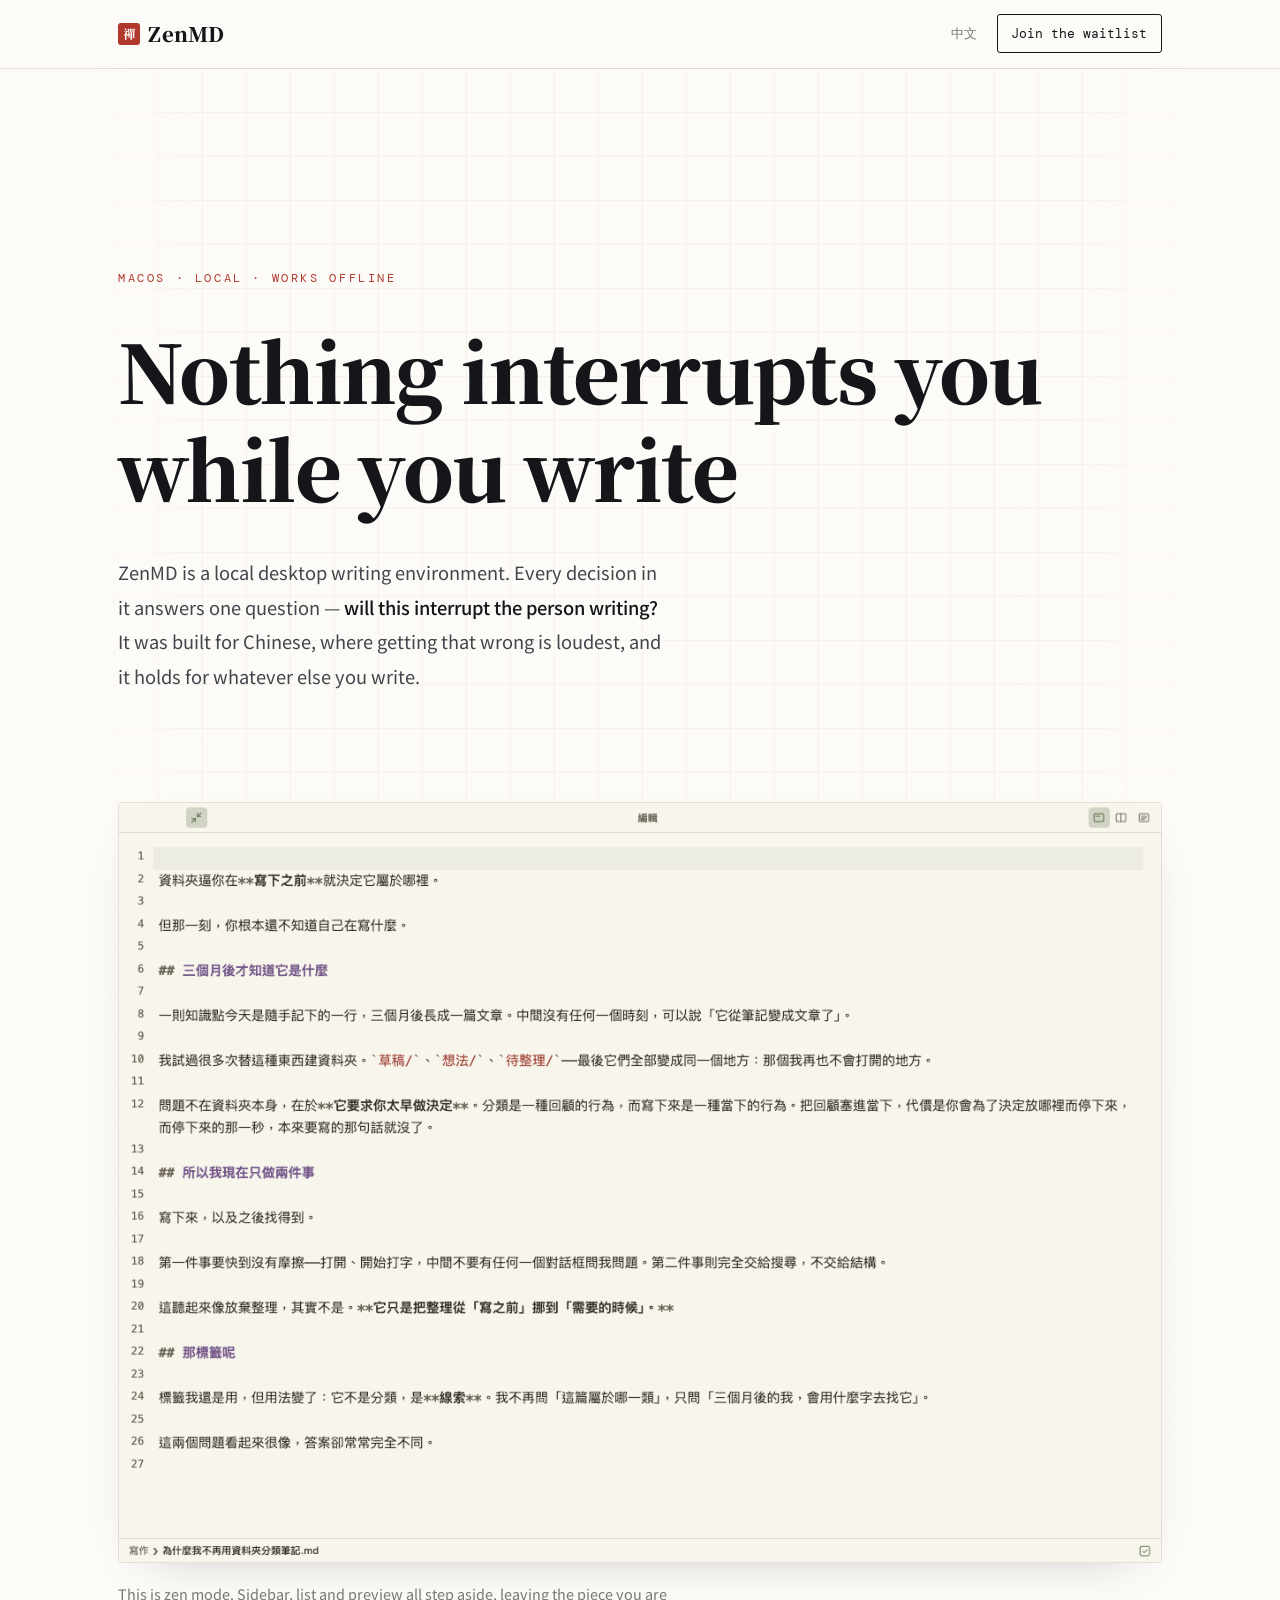
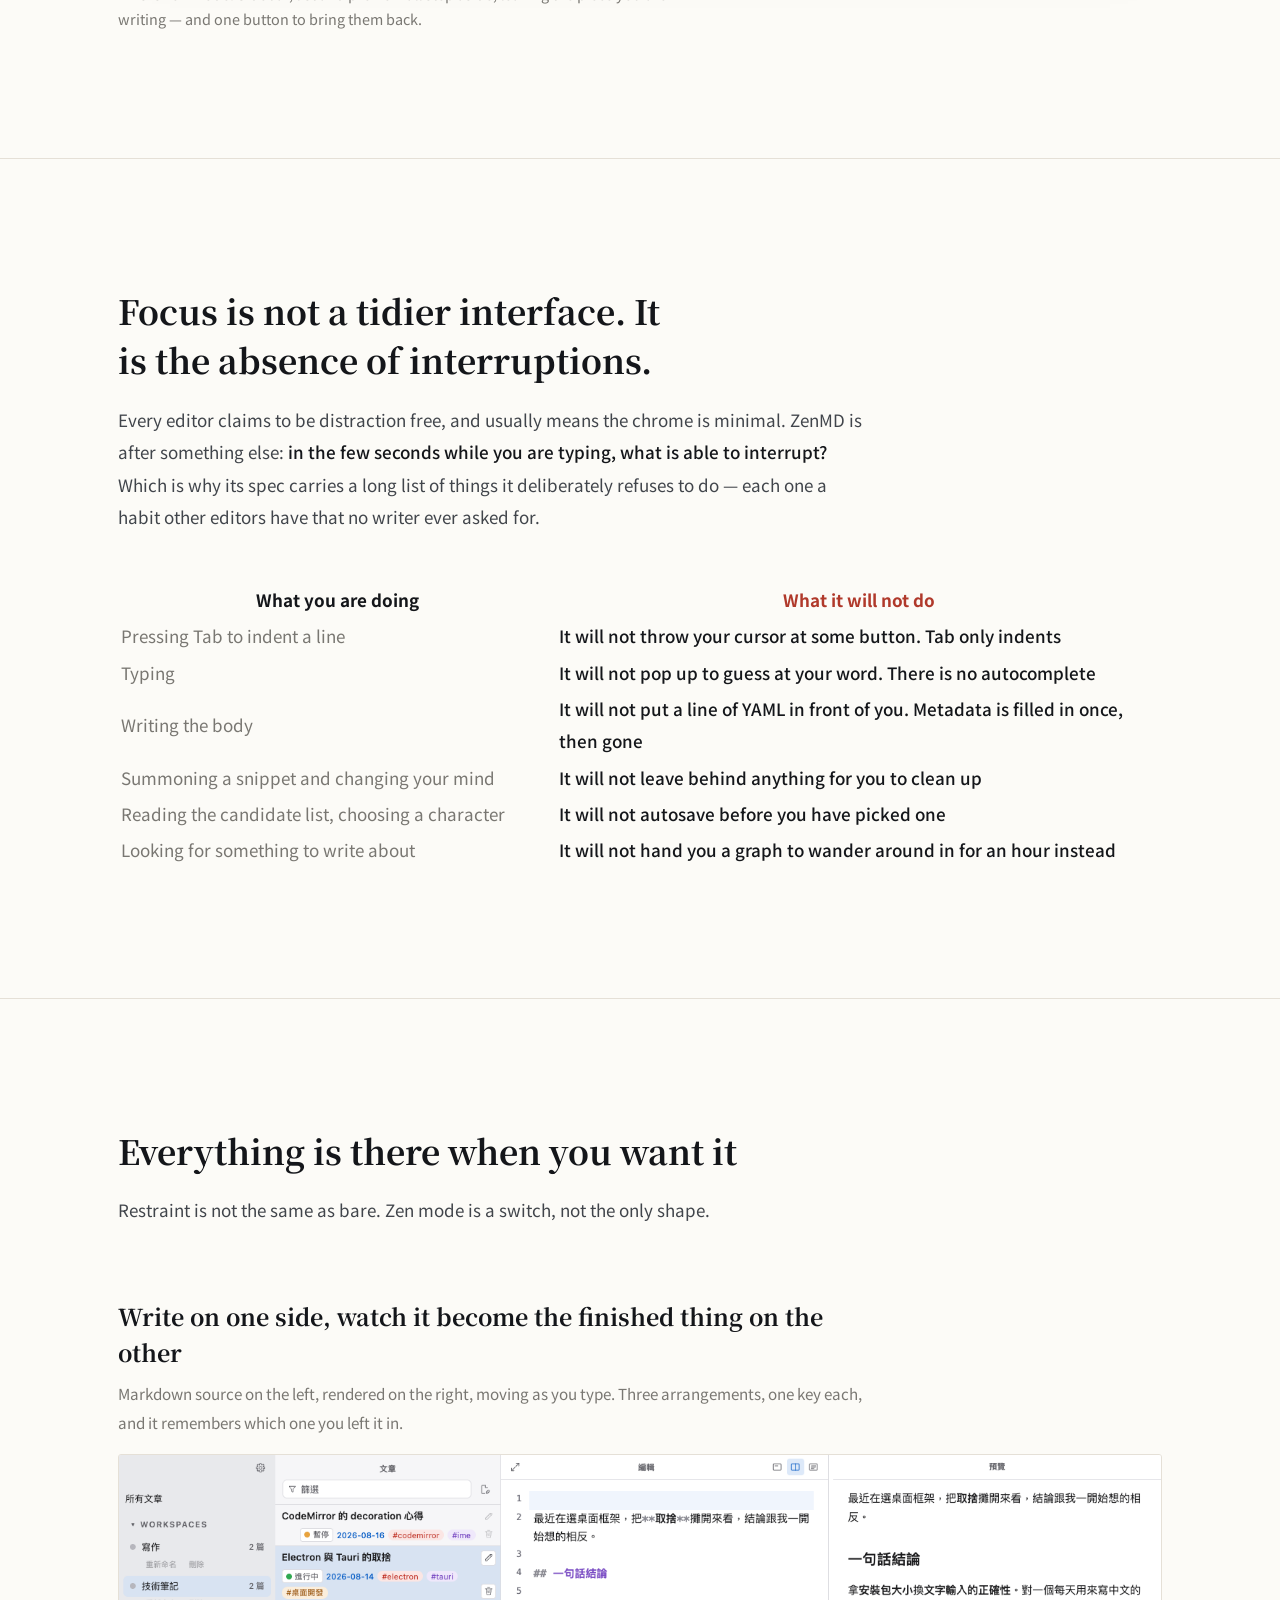
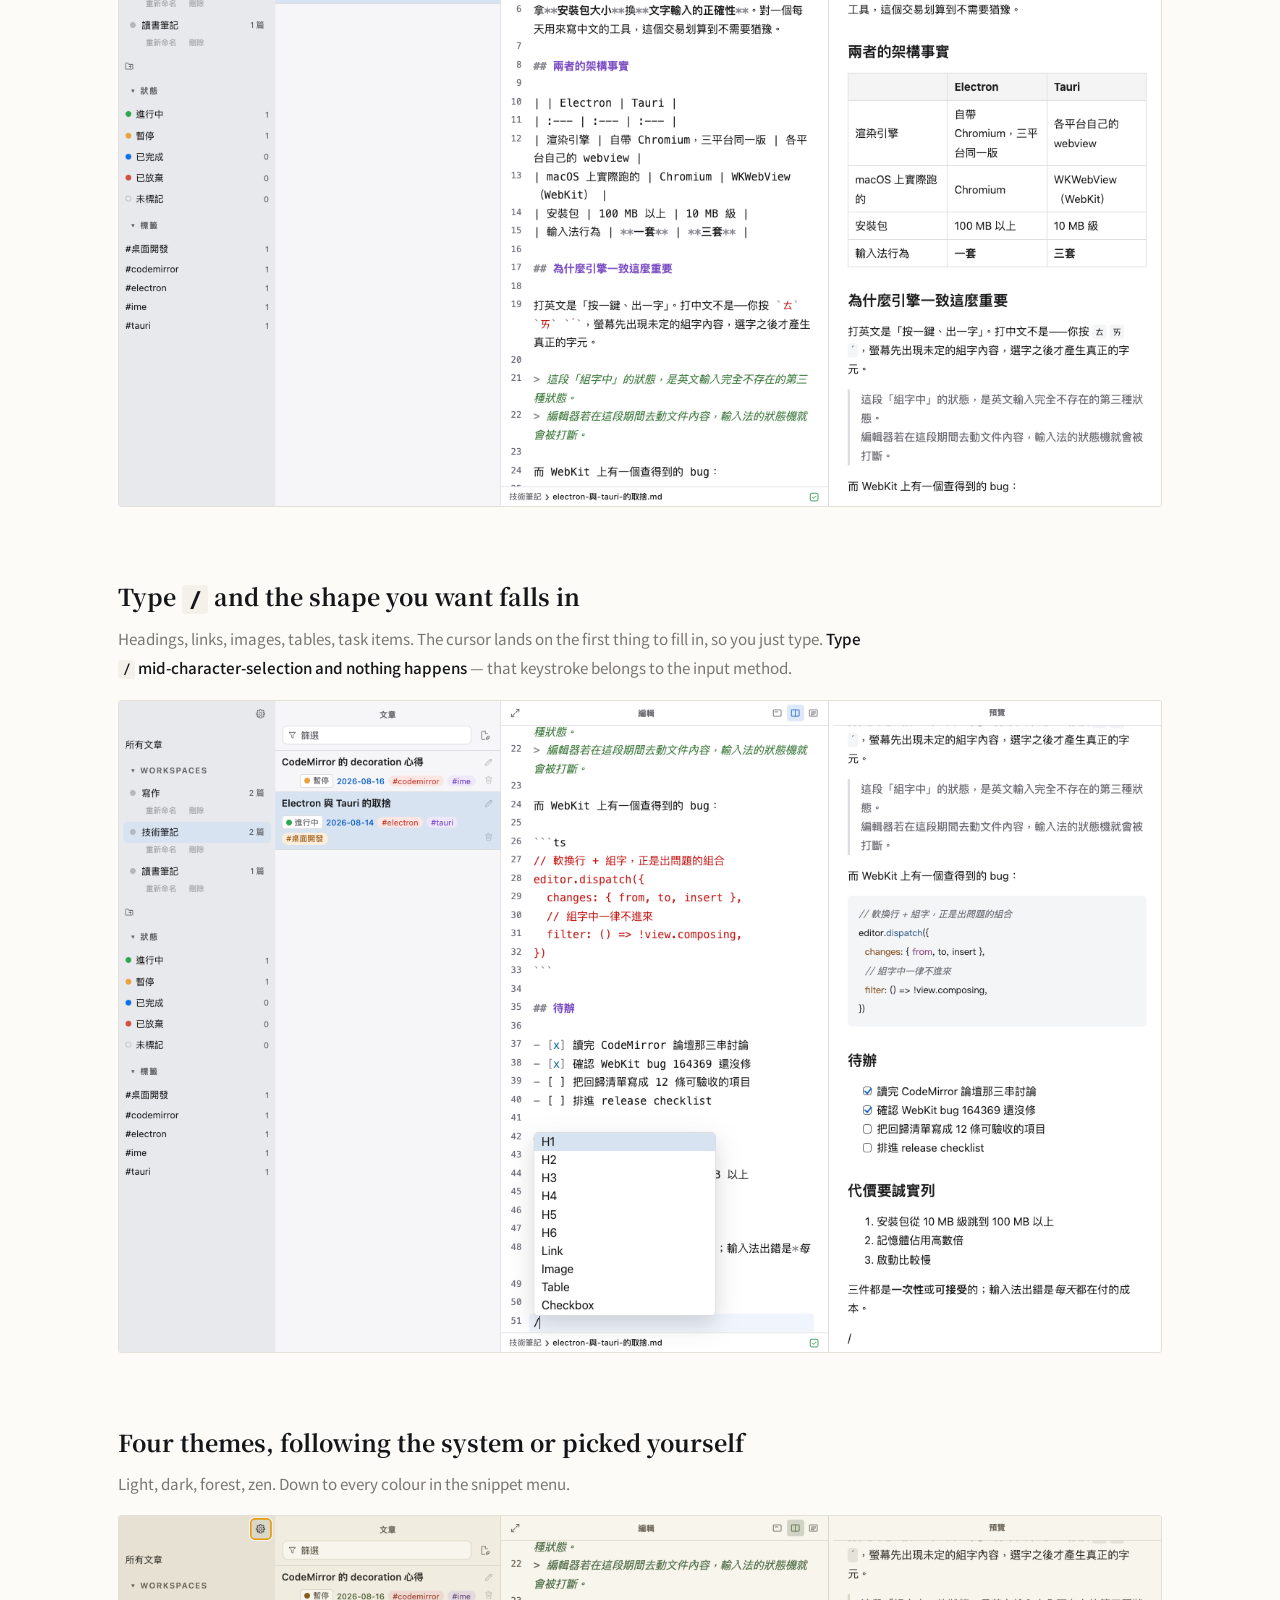
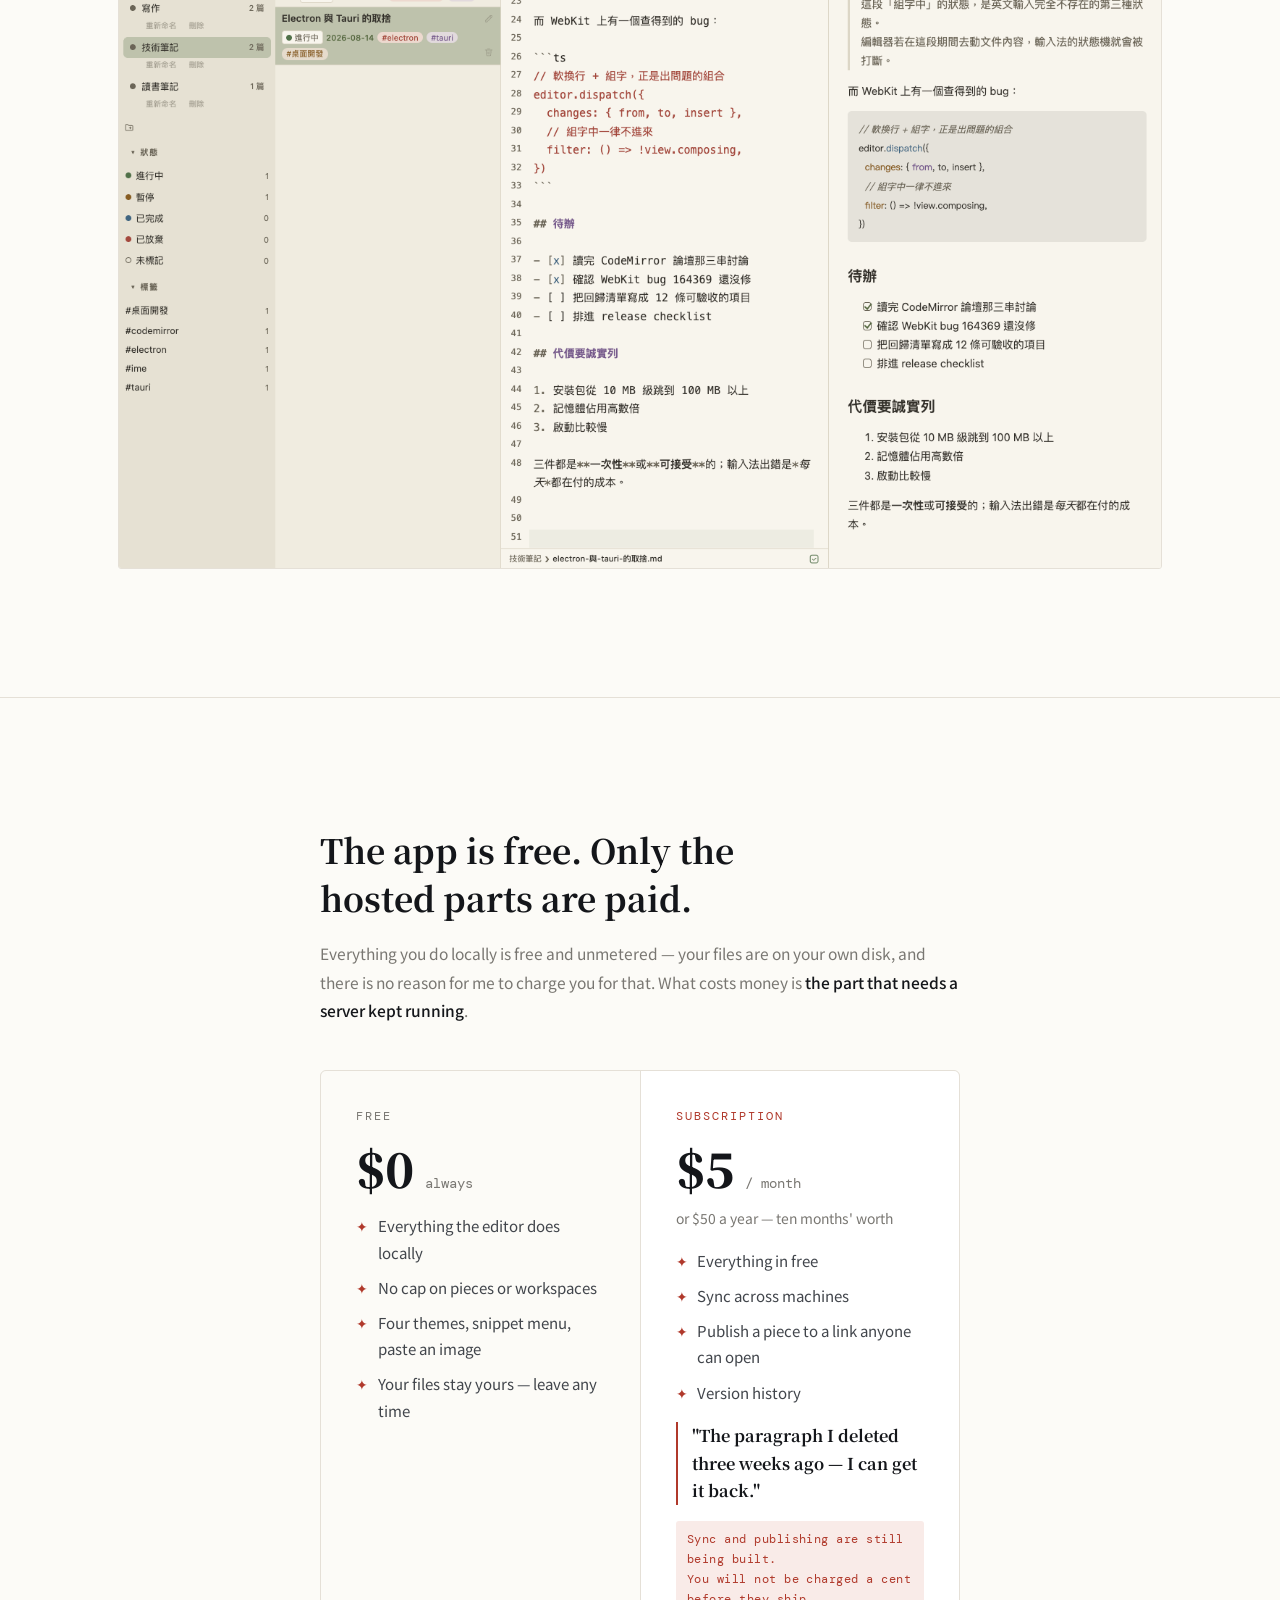
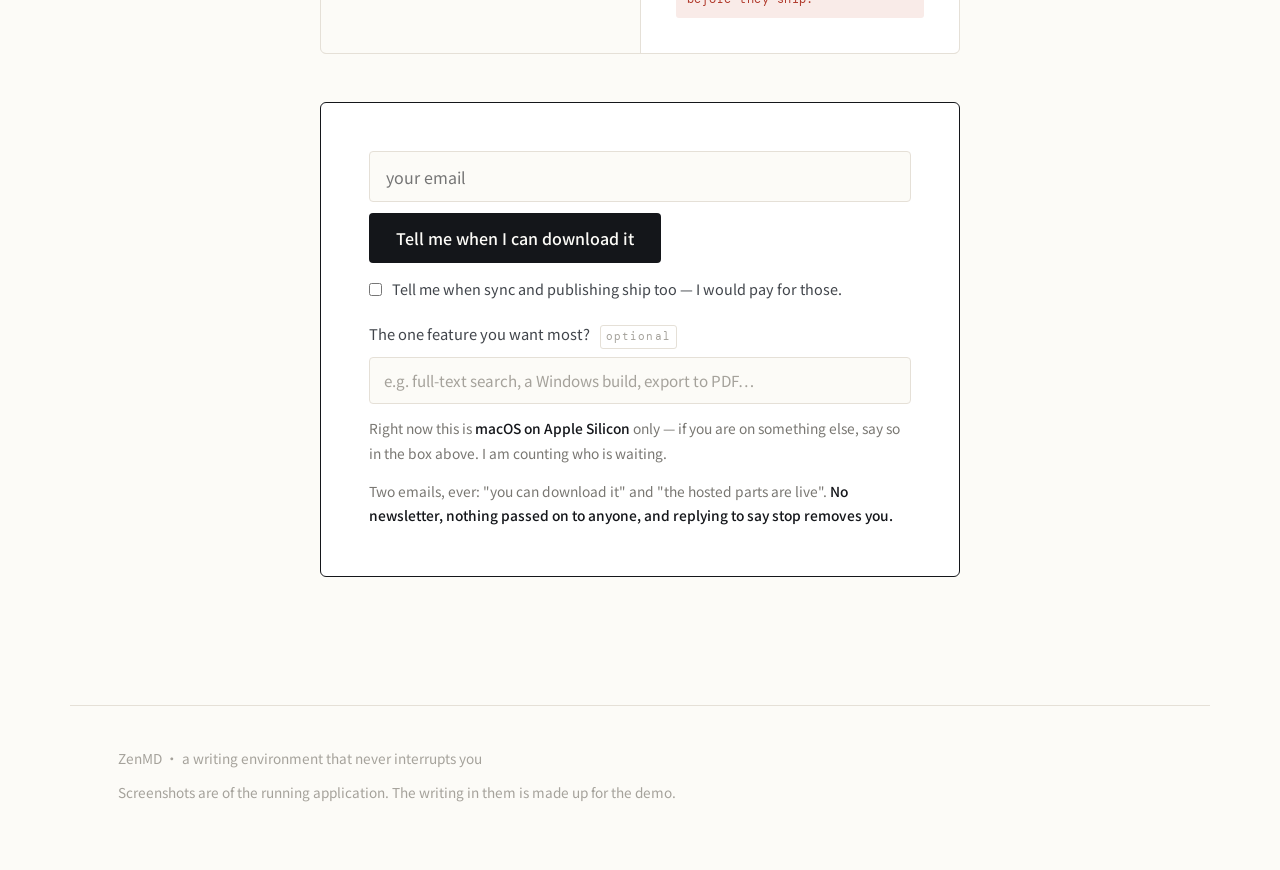
==== en/index.html @ a1c09fe5 "feat: publish the page in English as well, from one template Posting the link anywhere outside the C" ====
<!-- Generated by tools/buildPages.mjs — edit src/, not this file. -->
<!doctype html>
<html lang="en">
<head>
<meta charset="utf-8">
<meta name="viewport" content="width=device-width, initial-scale=1">
<title>ZenMD — a writing environment that never interrupts you</title>
<meta name="description" content="A local desktop writing environment. Every decision in it answers one question: will this interrupt the person writing?">

<link rel="canonical" href="https://zenmd.pages.dev/en/">
<link rel="alternate" hreflang="zh-Hant" href="https://zenmd.pages.dev/">
<link rel="alternate" hreflang="en" href="https://zenmd.pages.dev/en/">
<link rel="alternate" hreflang="x-default" href="https://zenmd.pages.dev/">

<meta property="og:title" content="ZenMD — a writing environment that never interrupts you">
<meta property="og:description" content="Nothing interrupts you while you write.">
<meta property="og:type" content="website">
<meta property="og:locale" content="en_US">
<meta property="og:image" content="../screenshots/04-zen-mode.png">
<meta name="twitter:card" content="summary_large_image">

<link rel="preconnect" href="https://fonts.googleapis.com">
<link rel="preconnect" href="https://fonts.gstatic.com" crossorigin>
<link rel="stylesheet" href="https://fonts.googleapis.com/css2?family=DM+Mono:wght@400;500&family=Noto+Sans+TC:wght@400;500&family=Noto+Serif+TC:wght@700;900&display=swap">

<style>
:root {
    --paper:     #FCFBF7;
    --raised:    #FFFFFF;
    --sunk:      #F4F1EB;
    --ink:       #14161A;
    --ink-soft:  #41454B;
    --muted:     #797772;
    --faint:     #A5A29B;
    --rule:      #E5E0D7;
    --seal:      #B0392B;
    --seal-wash: #F9EBE8;
    /* the manuscript rule: the accent at a whisper, never a second colour */
    --grid:      rgba(176, 57, 43, .05);

    --serif: "Noto Serif TC", "Songti TC", serif;
    --sans:  "Noto Sans TC", -apple-system, "PingFang TC", sans-serif;
    --mono:  "DM Mono", "SF Mono", Menlo, monospace;
  }

  @media (prefers-color-scheme: dark) {
    :root:not([data-theme="light"]) {
      --paper:     #131417;
      --raised:    #1A1C20;
      --sunk:      #202329;
      --ink:       #EDEBE7;
      --ink-soft:  #CBC8C3;
      --muted:     #9A9793;
      --faint:     #706D69;
      --rule:      #2B2E34;
      --seal:      #E4614F;
      --seal-wash: #2B1A17;
      --grid:      rgba(228, 97, 79, .07);
    }
  }
  :root[data-theme="dark"] {
    --paper:     #131417;
    --raised:    #1A1C20;
    --sunk:      #202329;
    --ink:       #EDEBE7;
    --ink-soft:  #CBC8C3;
    --muted:     #9A9793;
    --faint:     #706D69;
    --rule:      #2B2E34;
    --seal:      #E4614F;
    --seal-wash: #2B1A17;
    --grid:      rgba(228, 97, 79, .07);
  }

  * { box-sizing: border-box; }

  body {
    margin: 0;
    background: var(--paper);
    color: var(--ink);
    font-family: var(--sans);
    font-size: 17px;
    line-height: 1.9;
    -webkit-font-smoothing: antialiased;
  }

  /* .wrap owns the gutter and nothing else. Using the `padding` shorthand here
     would also pin the block axis to zero, and since a class beats an element
     selector it would quietly delete the padding of anything it is combined
     with — which is how the footer lost its breathing room. */
  .wrap {
    max-width: 1140px;
    margin: 0 auto;
    padding-inline: clamp(1.2rem, 5vw, 3rem);
  }
  .narrow { max-width: 46rem; }

  p { margin: 0; }
  strong { font-weight: 500; color: var(--ink); }
  code {
    font-family: var(--mono);
    font-size: .88em;
    background: var(--sunk);
    border-radius: 3px;
    padding: .08em .35em;
  }
  .band--sunk code { background: var(--raised); }
  em { font-style: normal; color: var(--seal); }

  .eyebrow {
    font-family: var(--mono);
    font-size: .74rem;
    letter-spacing: .22em;
    text-transform: uppercase;
    color: var(--seal);
    margin: 0;
  }

  /* ── masthead ──────────────────────────────────────────────────── */
  /* Deliberately not sticky: a bar that follows the reader down the page is
     the same species of thing this editor refuses to do. */
  header.top { border-bottom: 1px solid var(--rule); }
  .top__row {
    display: flex;
    align-items: center;
    justify-content: space-between;
    gap: 1rem;
    padding-block: .9rem;
  }
  .brand {
    font-family: var(--serif);
    font-weight: 900;
    font-size: 1.25rem;
    letter-spacing: .01em;
    display: flex;
    align-items: center;
    gap: .55rem;
  }
  .brand .seal {
    width: 1.35rem; height: 1.35rem;
    border-radius: 3px;
    background: var(--seal);
    color: #fff;
    font-family: var(--serif);
    font-size: .78rem;
    font-weight: 700;
    display: grid;
    place-items: center;
    line-height: 1;
  }
  .top a.jump {
    font-family: var(--mono);
    font-size: .8rem;
    color: var(--ink);
    text-decoration: none;
    border: 1px solid var(--ink);
    border-radius: 3px;
    padding: .4rem .85rem;
    white-space: nowrap;
  }
  .top a.jump:hover { background: var(--ink); color: var(--paper); }

  /* ── hero ──────────────────────────────────────────────────────── */
  .hero {
    padding-block: clamp(6rem, 22vh, 14rem) clamp(5rem, 14vh, 10rem);
    position: relative;
    isolation: isolate;
  }
  /* 稿紙 — Chinese manuscript squares, sized to the character, fading out as
     the page starts being written on. */
  .hero::before {
    content: '';
    position: absolute;
    inset: -1px 0 0;
    z-index: -1;
    background-image:
      repeating-linear-gradient(to right,  var(--grid) 0 1px, transparent 1px 2.75rem),
      repeating-linear-gradient(to bottom, var(--grid) 0 1px, transparent 1px 2.75rem);
    /* a sheet has edges — fade all four so it reads as paper, not wallpaper */
    -webkit-mask-image:
      linear-gradient(to bottom, #000 0%, #000 40%, transparent 86%),
      linear-gradient(to right, transparent, #000 12%, #000 88%, transparent);
    -webkit-mask-composite: source-in;
    mask-image:
      linear-gradient(to bottom, #000 0%, #000 40%, transparent 86%),
      linear-gradient(to right, transparent, #000 12%, #000 88%, transparent);
    mask-composite: intersect;
    pointer-events: none;
  }

  h1 {
    font-family: var(--serif);
    font-weight: 900;
    font-size: clamp(2.5rem, 7.4vw, 5rem);
    line-height: 1.22;
    letter-spacing: -.02em;
    margin: 2rem 0 0;
    text-wrap: balance;
  }
  h1 .thin { color: var(--muted); font-weight: 700; }

  .lede {
    margin-top: 2.4rem;
    font-size: clamp(1.02rem, 2.1vw, 1.14rem);
    color: var(--ink-soft);
    max-width: 30em;
  }

  /* ── claims ────────────────────────────────────────────────────── */
  .band { padding-block: clamp(4.5rem, 11vw, 8rem); border-top: 1px solid var(--rule); }
  .band--sunk { background: var(--sunk); }
  /* the fill earns its place only where the page asks for a decision */
  .band--sunk:not(#signup) { background: none; }

  h2 {
    font-family: var(--serif);
    font-weight: 700;
    font-size: clamp(1.5rem, 3.4vw, 2.1rem);
    line-height: 1.45;
    margin: 0;
    text-wrap: balance;
  }

  .claims {
    margin-top: clamp(2rem, 4vw, 3rem);
    display: grid;
    gap: 1px;
    background: var(--rule);
    border: 1px solid var(--rule);
    border-radius: 6px;
    overflow: hidden;
  }
  @media (min-width: 860px) { .claims { grid-template-columns: repeat(3, 1fr); } }
  .claim {
    background: var(--paper);
    padding: clamp(1.5rem, 3vw, 2rem);
    display: flex;
    flex-direction: column;
    gap: .85rem;
  }
  .claim h3 {
    font-family: var(--serif);
    font-weight: 700;
    font-size: 1.16rem;
    line-height: 1.6;
    margin: 0;
  }
  .claim p { font-size: .93rem; color: var(--muted); line-height: 1.85; }

  /* ── shots ─────────────────────────────────────────────────────── */
  .shot { margin-top: clamp(2.5rem, 6vw, 4.5rem); display: flex; flex-direction: column; gap: 1.1rem; }
  .shot__head { display: flex; flex-direction: column; gap: .5rem; max-width: 44em; }
  .shot__head h3 {
    font-family: var(--serif);
    font-weight: 700;
    font-size: clamp(1.15rem, 2.6vw, 1.45rem);
    line-height: 1.55;
    margin: 0;
  }
  .shot__head p { font-size: .95rem; color: var(--muted); }
  .shot figure { margin: 0; }
  .shot img {
    display: block;
    width: 100%;
    height: auto;
    border: 1px solid var(--rule);
    border-radius: 3px;
    background: var(--raised);
  }

  /* ── signup ────────────────────────────────────────────────────── */
  .signup {
    margin-top: clamp(2rem, 5vw, 3rem);
    border: 1px solid var(--ink);
    border-radius: 6px;
    background: var(--raised);
    padding: clamp(1.8rem, 4.5vw, 3rem);
    display: flex;
    flex-direction: column;
    gap: 1.5rem;
  }
  .price { display: flex; align-items: baseline; gap: .7rem; flex-wrap: wrap; }
  .price b {
    font-family: var(--serif);
    font-weight: 900;
    font-size: clamp(2.1rem, 5.5vw, 3rem);
    line-height: 1;
  }
  .price .unit { font-family: var(--mono); font-size: .9rem; color: var(--muted); }
  .price .tag {
    font-family: var(--mono);
    font-size: .7rem;
    letter-spacing: .1em;
    text-transform: uppercase;
    color: var(--seal);
    background: var(--seal-wash);
    padding: .25rem .6rem;
    border-radius: 3px;
  }

  .tiers {
    margin-top: clamp(2rem, 4vw, 2.8rem);
    display: grid;
    gap: 1px;
    background: var(--rule);
    border: 1px solid var(--rule);
    border-radius: 6px;
    overflow: hidden;
  }
  @media (min-width: 720px) { .tiers { grid-template-columns: 1fr 1fr; } }
  .tier {
    background: var(--paper);
    padding: clamp(1.5rem, 3.5vw, 2.2rem);
    display: flex;
    flex-direction: column;
    gap: 1rem;
  }
  .tier--paid { background: var(--raised); }
  .tier__name {
    font-family: var(--mono);
    font-size: .72rem;
    letter-spacing: .18em;
    text-transform: uppercase;
    color: var(--muted);
  }
  .tier--paid .tier__name { color: var(--seal); }
  .tier__annual { font-size: .87rem; color: var(--muted); margin-top: -.5rem; }
  .tier ul { margin: 0; padding: 0; list-style: none; display: flex; flex-direction: column; gap: .55rem; }
  .tier li { font-size: .94rem; color: var(--ink-soft); display: flex; gap: .6rem; align-items: baseline; line-height: 1.75; }
  .tier li .tick { color: var(--seal); flex: none; font-size: .85rem; }
  .tier__soon {
    margin-top: auto;
    font-family: var(--mono);
    font-size: .74rem;
    letter-spacing: .04em;
    color: var(--seal);
    background: var(--seal-wash);
    border-radius: 3px;
    padding: .5rem .7rem;
    line-height: 1.7;
  }
  .tier__quote {
    font-family: var(--serif);
    font-weight: 700;
    font-size: 1.02rem;
    line-height: 1.7;
    color: var(--ink);
    border-left: 2px solid var(--seal);
    padding-left: .9rem;
  }

  form { display: flex; flex-direction: column; gap: .8rem; }
  .field { display: flex; gap: .7rem; flex-wrap: wrap; }
  input[type="email"] {
    flex: 1 1 16rem;
    font-family: var(--sans);
    font-size: 1rem;
    color: var(--ink);
    background: var(--paper);
    border: 1px solid var(--rule);
    border-radius: 4px;
    padding: .8rem 1rem;
  }
  input[type="email"]:focus-visible { outline: 2px solid var(--seal); outline-offset: 1px; border-color: transparent; }
  button {
    font-family: var(--sans);
    font-weight: 500;
    font-size: 1rem;
    color: var(--paper);
    background: var(--ink);
    border: 0;
    border-radius: 4px;
    padding: .8rem 1.7rem;
    cursor: pointer;
    white-space: nowrap;
  }
  button:hover { background: var(--seal); }
  button:focus-visible { outline: 2px solid var(--seal); outline-offset: 2px; }
  .promise { font-size: .86rem; color: var(--muted); line-height: 1.8; }
  .also {
    display: flex;
    gap: .6rem;
    align-items: flex-start;
    font-size: .9rem;
    color: var(--ink-soft);
    line-height: 1.75;
    cursor: pointer;
  }
  .also input { margin: .45rem 0 0; accent-color: var(--seal); flex: none; }

  .ask { display: flex; flex-direction: column; gap: .5rem; margin-top: .4rem; }
  .ask label { font-size: .92rem; color: var(--ink-soft); display: flex; gap: .6rem; align-items: baseline; }
  .ask label span {
    font-family: var(--mono);
    font-size: .66rem;
    letter-spacing: .1em;
    color: var(--faint);
    border: 1px solid var(--rule);
    border-radius: 3px;
    padding: .05rem .35rem;
  }
  .ask input {
    font-family: var(--sans);
    font-size: .95rem;
    color: var(--ink);
    background: var(--paper);
    border: 1px solid var(--rule);
    border-radius: 4px;
    padding: .7rem .9rem;
    width: 100%;
  }
  .ask input:focus-visible { outline: 2px solid var(--seal); outline-offset: 1px; border-color: transparent; }
  .ask input::placeholder { color: var(--faint); }

  .sr-only {
    position: absolute; width: 1px; height: 1px;
    overflow: hidden; clip: rect(0 0 0 0); white-space: nowrap;
  }
  .formstate {
    font-size: .92rem;
    line-height: 1.75;
    color: var(--muted);
    border-left: 2px solid var(--rule);
    padding-left: .85rem;
  }
  .formstate--done { color: var(--ink); border-left-color: var(--seal); font-weight: 500; }
  button[disabled] { opacity: .5; cursor: default; }
  button[disabled]:hover { background: var(--ink); }
  #bd-sink { position: absolute; width: 0; height: 0; border: 0; visibility: hidden; }

  /* ── footer ────────────────────────────────────────────────────── */
  footer {
    border-top: 1px solid var(--rule);
    padding-block: 2.5rem 4rem;
    font-size: .85rem;
    color: var(--faint);
    display: flex;
    flex-direction: column;
    gap: .5rem;
  }

  /* the hero picture: no heavy frame, plenty of air around it */
  .stage { margin-top: clamp(4rem, 12vh, 8rem); }
  .stage img {
    display: block;
    width: 100%;
    height: auto;
    border-radius: 3px;
    border: 1px solid var(--rule);
    box-shadow: 0 18px 50px -34px rgba(20,22,26,.34);
  }
  .stage figcaption {
    margin-top: 1.1rem;
    font-size: .9rem;
    color: var(--muted);
    line-height: 1.8;
    max-width: 40em;
  }
  .stage figure { margin: 0; }

  /* what it refuses to do */
  .refusals { margin-top: clamp(2rem, 4vw, 3rem); }
  .refusals td:first-child { width: 42%; color: var(--muted); }
  .refusals td:last-child  { color: var(--ink); font-weight: 500; }
  .refusals thead th:last-child { color: var(--seal); }

  /* ── phones ──────────────────────────────────────────────────────
     Two things break below this width and neither is a gutter: a table
     with two columns turns into two narrow ribbons of wrapped text, and
     the hero's generous top space eats a whole screen before anything is
     said. Both are laid out again rather than merely scaled down. */
  @media (max-width: 720px) {
    .hero { padding-block: clamp(2.5rem, 8vh, 4.5rem) clamp(2.5rem, 7vh, 4rem); }
    .stage { margin-top: clamp(2.25rem, 6vh, 3.5rem); }
    .band { padding-block: clamp(3rem, 9vw, 4.5rem); }

    h1 { font-size: clamp(2rem, 9.2vw, 2.9rem); margin-top: 1.4rem; }
    h2 { font-size: clamp(1.3rem, 5.6vw, 1.65rem); }
    .lede { margin-top: 1.5rem; }

    /* the refusals stop being a table and become pairs */
    .refusals table { min-width: 0; }
    .refusals thead { display: none; }
    .refusals tbody tr {
      display: block;
      padding: 1.05rem 1.15rem;
      border-bottom: 1px solid var(--rule-soft);
    }
    .refusals tbody tr:last-child { border-bottom: 0; }
    .refusals td { display: block; width: auto; border: 0; padding: 0; }
    .refusals td:first-child {
      font-family: var(--mono);
      font-size: .74rem;
      letter-spacing: .04em;
      color: var(--muted);
      margin-bottom: .4rem;
    }
    .refusals td:last-child { font-size: .95rem; line-height: 1.8; font-weight: 400; }
    .refusals td:last-child strong { font-weight: 500; }

    /* the field and its button stop fighting for one line */
    .field { flex-direction: column; }
    .field input[type="email"], .field button { flex: none; width: 100%; }

    .shot { margin-top: clamp(2rem, 7vw, 3rem); }
    .price b { font-size: clamp(1.9rem, 9vw, 2.4rem); }
  }

  @media (prefers-reduced-motion: reduce) { * { animation: none !important; transition: none !important; } }

  /* ── the two intro paragraphs that used to carry inline styles ──── */
  .band__intro {
    margin-top: 1.2rem;
    color: var(--ink-soft);
    max-width: 44em;
    line-height: 1.9;
  }
  .signup__intro {
    margin-top: 1rem;
    color: var(--muted);
    font-size: .97rem;
    line-height: 1.85;
  }

  /* ── language switch, sitting quietly beside the call to action ─── */
  .top__links { display: flex; align-items: center; gap: .75rem; }
  .top a.lang {
    font-family: var(--mono);
    font-size: .8rem;
    color: var(--muted);
    text-decoration: none;
    padding: .4rem .5rem;
    border-radius: 3px;
    white-space: nowrap;
  }
  .top a.lang:hover { color: var(--ink); background: var(--sunk); }
  .top a.lang:focus-visible,
  .top a.jump:focus-visible { outline: 2px solid var(--seal); outline-offset: 2px; }

  @media (max-width: 720px) {
    .top__links { gap: .35rem; }
    .top a.lang { font-size: .74rem; padding: .35rem .4rem; }
    .top a.jump { font-size: .74rem; padding: .35rem .6rem; }
  }
</style>
</head>

<body>

<header class="top">
  <div class="wrap top__row">
    <div class="brand"><span class="seal">禪</span>ZenMD</div>
    <nav class="top__links">
      <a class="lang" href="../" hreflang="zh-Hant">中文</a>
      <a class="jump" href="#signup">Join the waitlist</a>
    </nav>
  </div>
</header>

<main>

  <!-- ── hero ─────────────────────────────────────────────────────── -->
  <section class="wrap hero">
    <p class="eyebrow">macOS · local · works offline</p>
    <h1>Nothing interrupts you<br>while you write</h1>
    <p class="lede">ZenMD is a local desktop writing environment. Every decision in it answers one question — <strong>will this interrupt the person writing?</strong> It was built for Chinese, where getting that wrong is loudest, and it holds for whatever else you write.</p>

    <div class="stage">
      <figure>
        <picture>
          <source media="(max-width: 720px)" srcset="../screenshots/04-zen-mode--narrow.png">
          <img src="../screenshots/04-zen-mode.png" alt="ZenMD in zen mode: the sidebar, the article list and the preview are all dismissed, leaving only the piece being written">
        </picture>
        <figcaption>This is zen mode. Sidebar, list and preview all step aside, leaving the piece you are writing — and one button to bring them back.</figcaption>
      </figure>
    </div>
  </section>

  <!-- ── refusals ─────────────────────────────────────────────────── -->
  <section class="band">
    <div class="wrap">
      <h2 class="narrow">Focus is not a tidier interface. It is the absence of interruptions.</h2>
      <p class="band__intro">Every editor claims to be distraction free, and usually means the chrome is minimal. ZenMD is after something else: <strong>in the few seconds while you are typing, what is able to interrupt?</strong> Which is why its spec carries a long list of things it deliberately refuses to do — each one a habit other editors have that no writer ever asked for.</p>

      <div class="scroller refusals">
        <table>
          <thead><tr><th>What you are doing</th><th>What it will not do</th></tr></thead>
          <tbody>
            <tr><td>Pressing Tab to indent a line</td><td>It will not throw your cursor at some button. <strong>Tab only indents</strong></td></tr>
            <tr><td>Typing</td><td>It will not pop up to guess at your word. <strong>There is no autocomplete</strong></td></tr>
            <tr><td>Writing the body</td><td>It will not put a line of YAML in front of you. Metadata is filled in once, then gone</td></tr>
            <tr><td>Summoning a snippet and changing your mind</td><td>It will not leave behind anything for you to clean up</td></tr>
            <tr><td>Reading the candidate list, choosing a character</td><td>It will not autosave before you have picked one</td></tr>
            <tr><td>Looking for something to write about</td><td>It will not hand you a graph to wander around in for an hour instead</td></tr>
          </tbody>
        </table>
      </div>
    </div>
  </section>

  <!-- ── shots ────────────────────────────────────────────────────── -->
  <section class="band">
    <div class="wrap">
      <h2 class="narrow">Everything is there when you want it</h2>
      <p class="band__intro">Restraint is not the same as bare. Zen mode is a switch, not the only shape.</p>

      <div class="shot">
        <div class="shot__head">
          <h3>Write on one side, watch it become the finished thing on the other</h3>
          <p>Markdown source on the left, rendered on the right, moving as you type. Three arrangements, one key each, and it remembers which one you left it in.</p>
        </div>
        <figure>
          <picture>
            <source media="(max-width: 720px)" srcset="../screenshots/01-editor-and-preview--narrow.png">
            <img src="../screenshots/01-editor-and-preview.png" alt="The full ZenMD window: workspaces, statuses and tags on the left, the article list in the middle, the editor and live preview side by side on the right" loading="lazy">
          </picture>
        </figure>
      </div>

      <div class="shot">
        <div class="shot__head">
          <h3>Type <code>/</code> and the shape you want falls in</h3>
          <p>Headings, links, images, tables, task items. The cursor lands on the first thing to fill in, so you just type. <strong>Type <code>/</code> mid-character-selection and nothing happens</strong> — that keystroke belongs to the input method.</p>
        </div>
        <figure>
          <picture>
            <source media="(max-width: 720px)" srcset="../screenshots/02-snippet-menu--narrow.png">
            <img src="../screenshots/02-snippet-menu.png" alt="The snippet menu opened by typing a slash in the editor, listing H1 through H6, Link, Image, Table and Checkbox" loading="lazy">
          </picture>
        </figure>
      </div>

      <div class="shot">
        <div class="shot__head">
          <h3>Four themes, following the system or picked yourself</h3>
          <p>Light, dark, forest, zen. Down to every colour in the snippet menu.</p>
        </div>
        <figure>
          <picture>
            <source media="(max-width: 720px)" srcset="../screenshots/03-zen-theme--narrow.png">
            <img src="../screenshots/03-zen-theme.png" alt="ZenMD with the zen theme applied, the whole window turned to a warm paper tone" loading="lazy">
          </picture>
        </figure>
      </div>
    </div>
  </section>

  <!-- ── signup ───────────────────────────────────────────────────── -->
  <section class="band" id="signup">
    <div class="wrap narrow">
      <h2>The app is free. Only the hosted parts are paid.</h2>
      <p class="signup__intro">Everything you do locally is free and unmetered — your files are on your own disk, and there is no reason for me to charge you for that. What costs money is <strong>the part that needs a server kept running</strong>.</p>

      <div class="tiers">
        <div class="tier">
          <span class="tier__name">Free</span>
          <div class="price"><b>$0</b><span class="unit">always</span></div>
          <ul>
            <li><span class="tick">✦</span>Everything the editor does locally</li>
            <li><span class="tick">✦</span>No cap on pieces or workspaces</li>
            <li><span class="tick">✦</span>Four themes, snippet menu, paste an image</li>
            <li><span class="tick">✦</span>Your files stay yours — leave any time</li>
          </ul>
        </div>

        <div class="tier tier--paid">
          <span class="tier__name">Subscription</span>
          <div class="price"><b>$5</b><span class="unit">/ month</span></div>
          <p class="tier__annual">or $50 a year — ten months' worth</p>
          <ul>
            <li><span class="tick">✦</span>Everything in free</li>
            <li><span class="tick">✦</span>Sync across machines</li>
            <li><span class="tick">✦</span>Publish a piece to a link anyone can open</li>
            <li><span class="tick">✦</span>Version history</li>
          </ul>
          <p class="tier__quote">"The paragraph I deleted three weeks ago — I can get it back."</p>
          <p class="tier__soon">Sync and publishing are still being built.<br>You will not be charged a cent before they ship.</p>
        </div>
      </div>

      <div class="signup">
        <!--
          Buttondown 的內嵌表單。帳號名稱 coding_afternoon 取自後台給的內嵌表單；
          它是公開識別碼，不是金鑰——後台那段程式碼裡本來就沒有金鑰。

          tag、metadata__lang、metadata__wants_cloud、metadata__wants 是後台那段
          沒有的，我們自己加的。送一筆測試確認它們真的到得了後台。

          價格在 src/strings.*.json，不要在產生出來的 HTML 裡改。
        -->
        <form id="waitlist"
              action="https://buttondown.com/api/emails/embed-subscribe/coding_afternoon"
              method="post"
              target="bd-sink">
          <input type="hidden" name="embed" value="1">
          <input type="hidden" name="tag" value="landing">
          <input type="hidden" name="metadata__lang" value="en">

          <div class="field">
            <label class="sr-only" for="email">your email</label>
            <input id="email" type="email" name="email" required placeholder="your email" autocomplete="email">
            <button type="submit">Tell me when I can download it</button>
          </div>

          <label class="also">
            <input type="checkbox" name="metadata__wants_cloud" value="yes">
            <span>Tell me when sync and publishing ship too — I would pay for those.</span>
          </label>

          <div class="ask">
            <label for="wants">The one feature you want most?<span>optional</span></label>
            <input id="wants" type="text" name="metadata__wants" maxlength="140" placeholder="e.g. full-text search, a Windows build, export to PDF…">
          </div>

          <p class="promise">Right now this is <strong>macOS on Apple Silicon</strong> only — if you are on something else, say so in the box above. I am counting who is waiting.</p>
          <p class="promise">Two emails, ever: "you can download it" and "the hosted parts are live". <strong>No newsletter, nothing passed on to anyone, and replying to say stop removes you.</strong></p>

          <p class="formstate" id="formstate" role="status" aria-live="polite" hidden></p>
        </form>

        <!-- 表單送進這個看不見的 frame，人就留在這一頁上 -->
        <iframe name="bd-sink" id="bd-sink" title="Got it. I will write when you can download it." tabindex="-1" aria-hidden="true"></iframe>
      </div>
    </div>
  </section>

</main>

<footer class="wrap">
  <div>ZenMD · a writing environment that never interrupts you</div>
  <div>Screenshots are of the running application. The writing in them is made up for the demo.</div>
</footer>

<script>
/*
   * The form posts into a hidden frame instead of navigating away, so the
   * reader stays on the page. We cannot read that frame (different origin),
   * so a load after a submit is all the confirmation available -- which is
   * why the wording says "收到了" rather than claiming it succeeded.
   * With scripting off the form still posts; it just lands on Buttondown's
   * own confirmation page.
   */
  (function () {
    var form = document.getElementById('waitlist');
    var sink = document.getElementById('bd-sink');
    var state = document.getElementById('formstate');
    if (!form || !sink || !state) return;

    var submitted = false;
    var button = form.querySelector('button[type="submit"]');

    form.addEventListener('submit', function () {
      submitted = true;
      state.hidden = false;
      state.className = 'formstate';
      state.textContent = 'Sending…';
    });

    sink.addEventListener('load', function () {
      if (!submitted) return; // the frame also loads once with the page itself
      state.className = 'formstate formstate--done';
      state.textContent = 'Got it. I will write when you can download it.';
      if (button) button.disabled = true;
    });
  })();
</script>

</body>
</html>
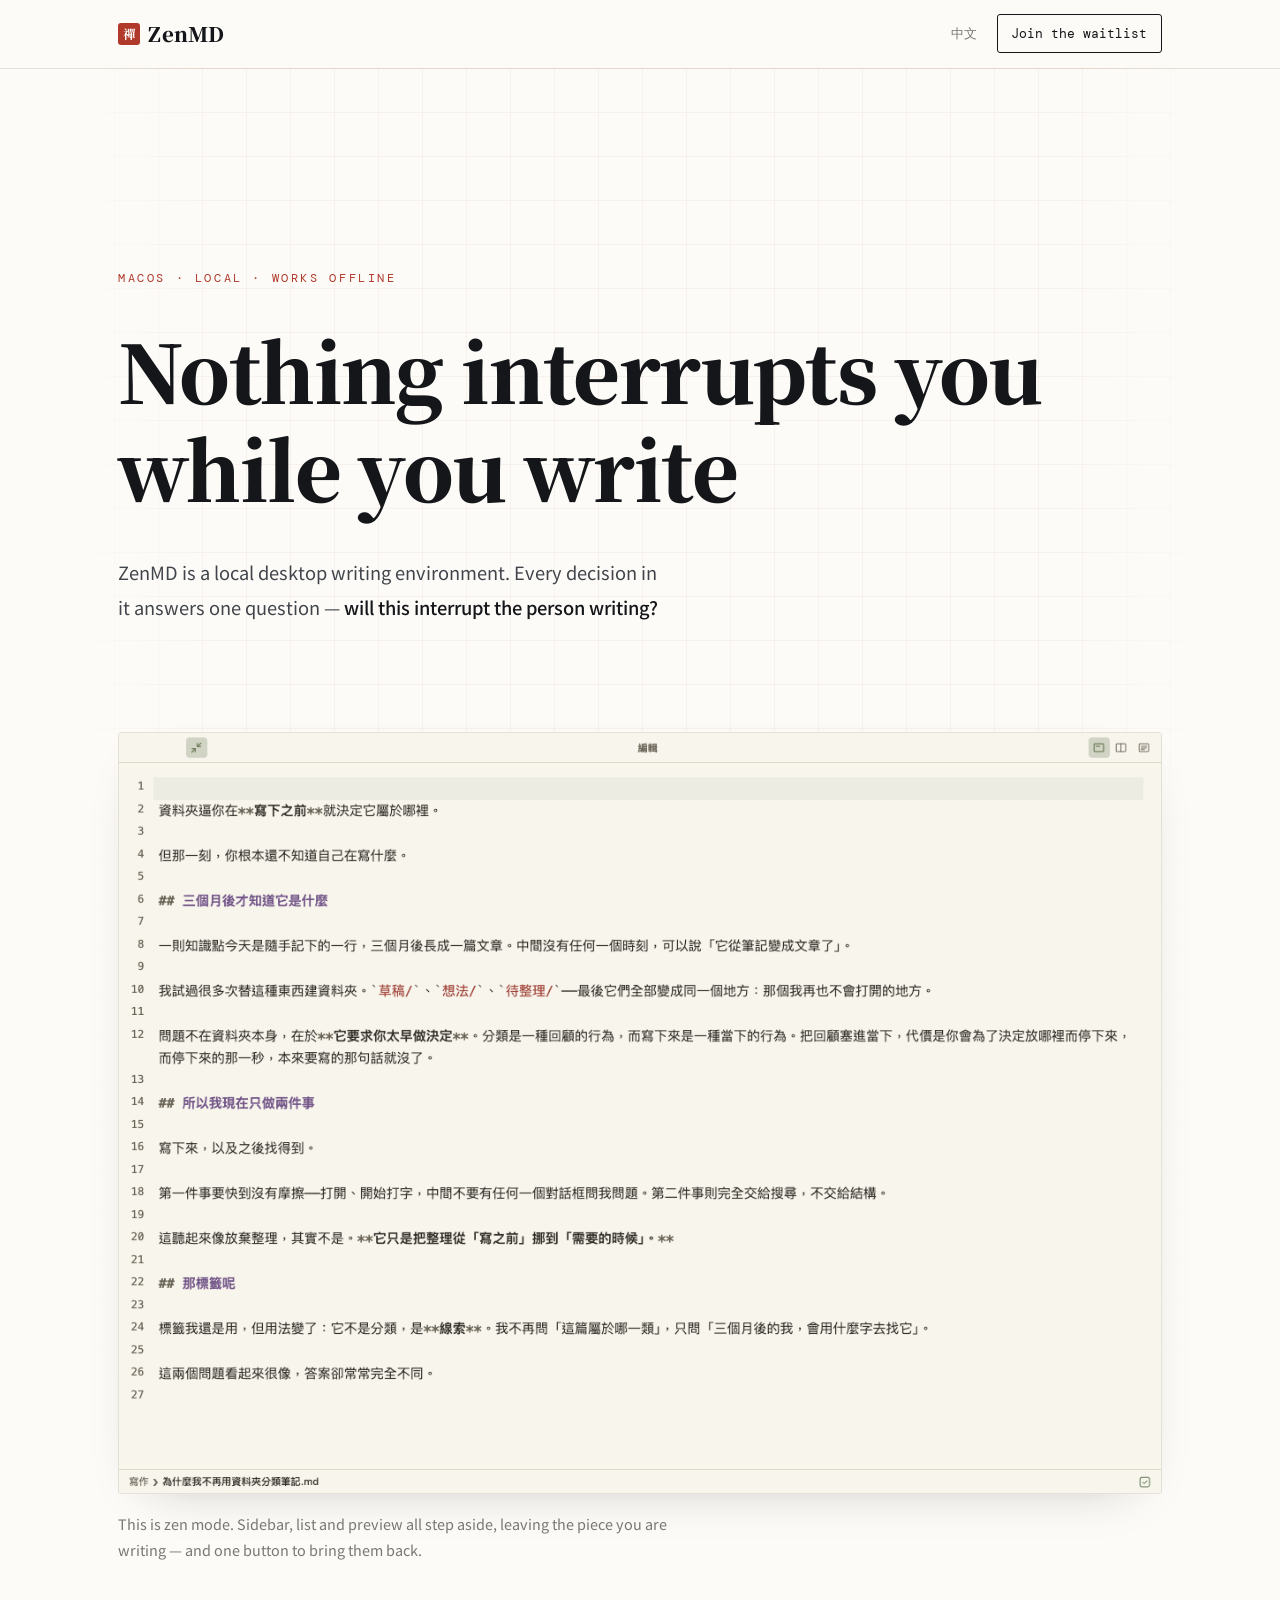
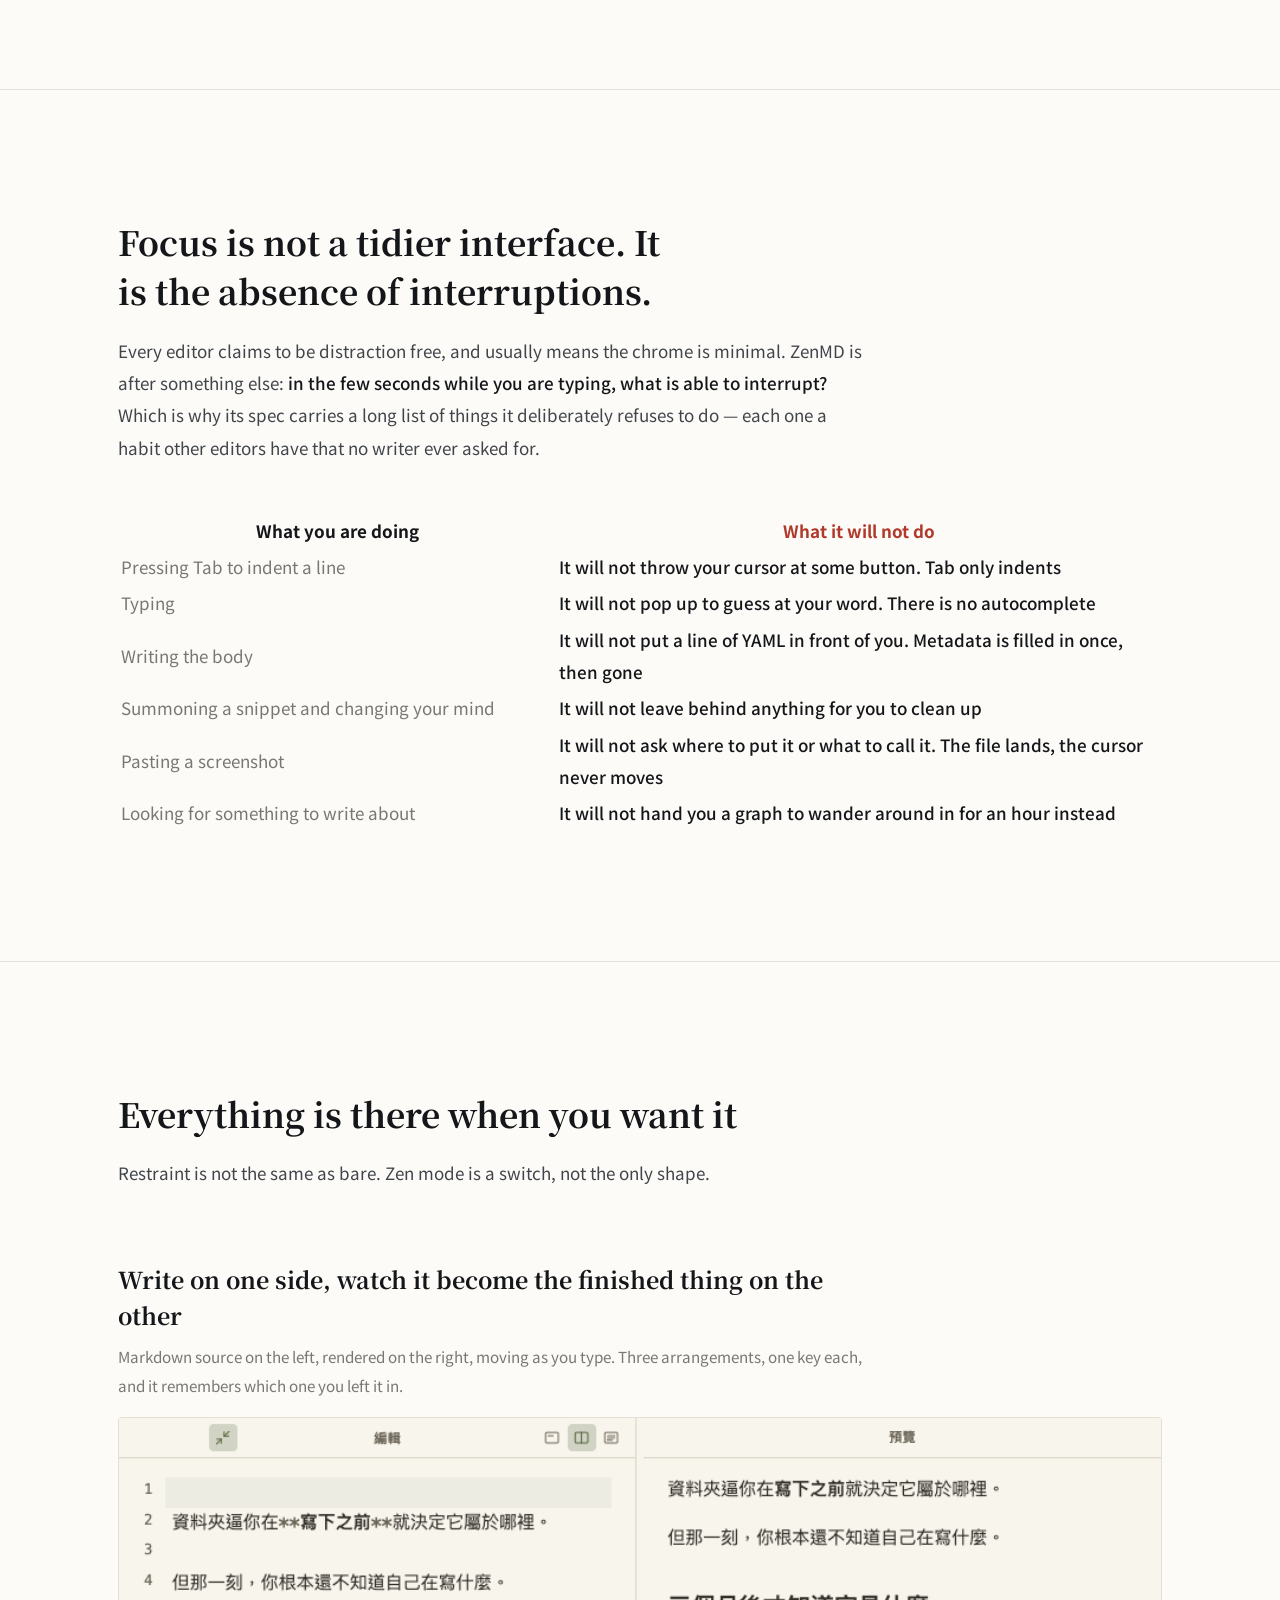
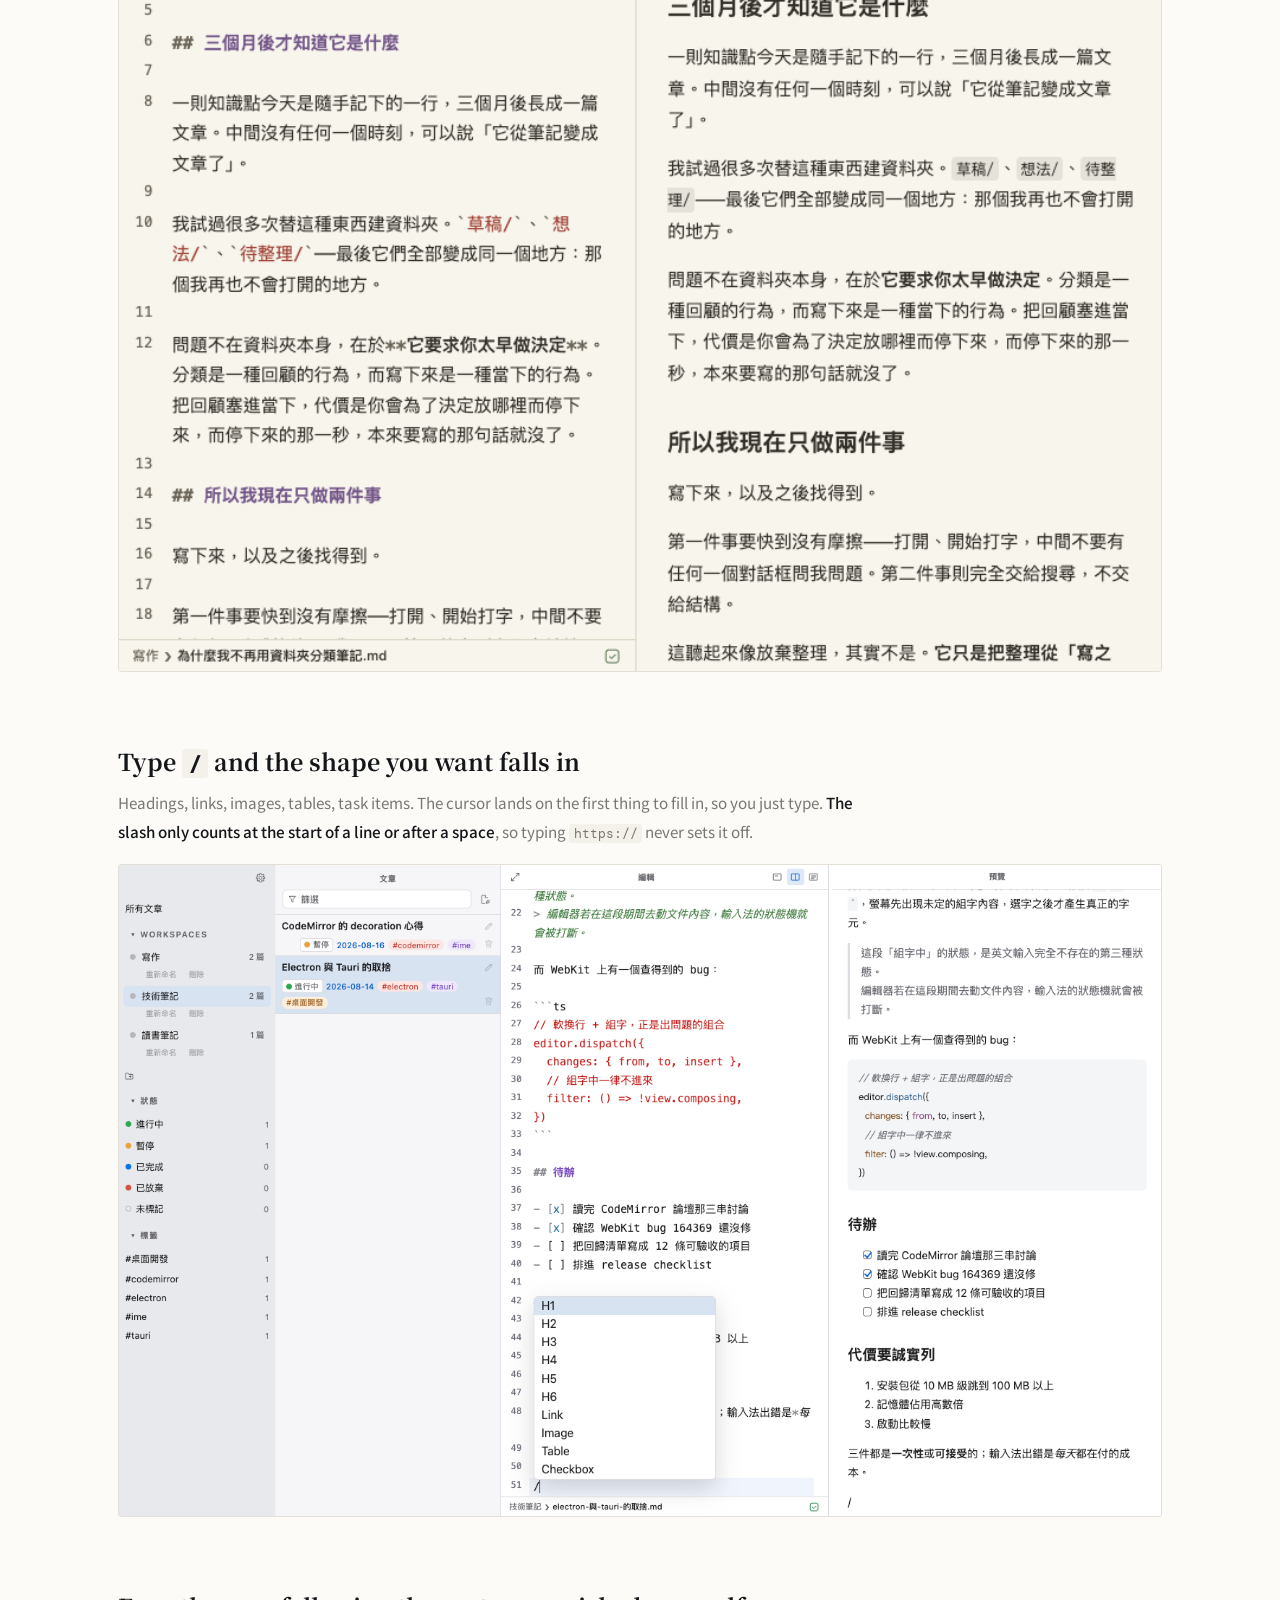
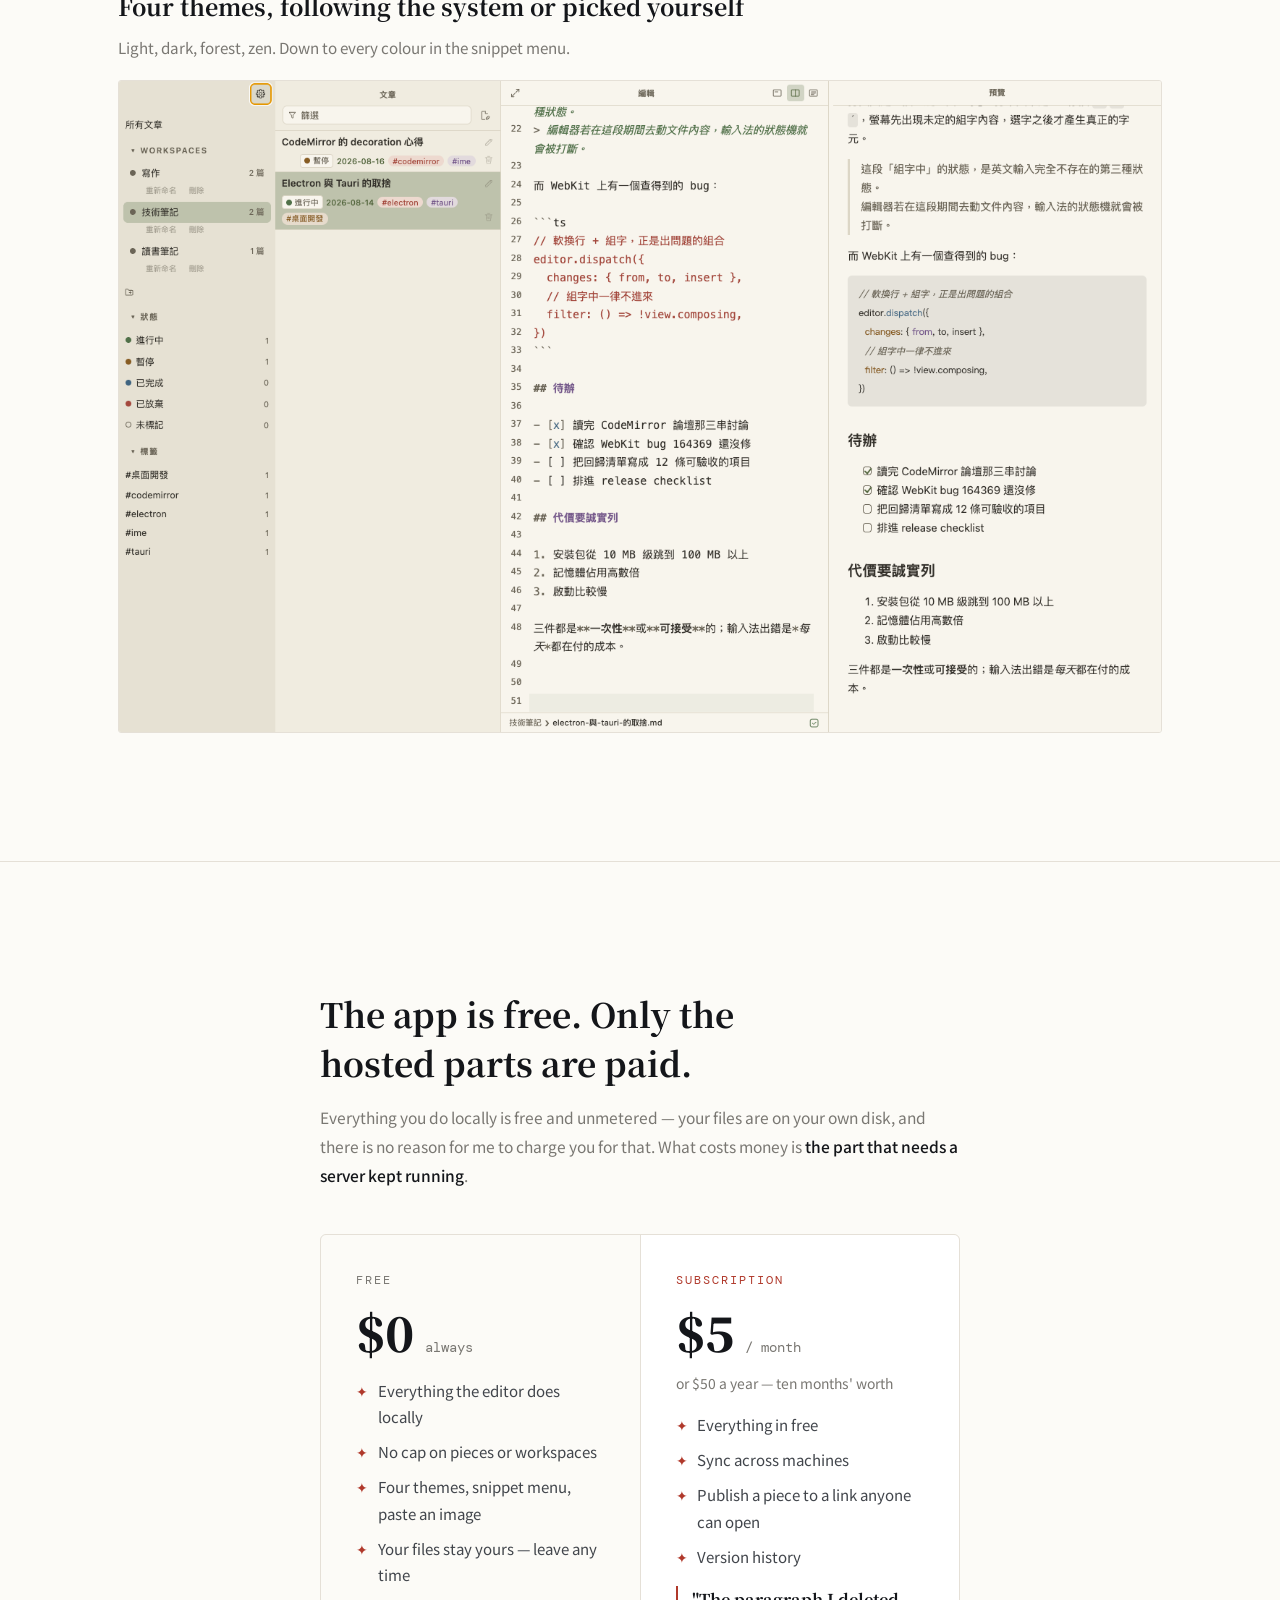
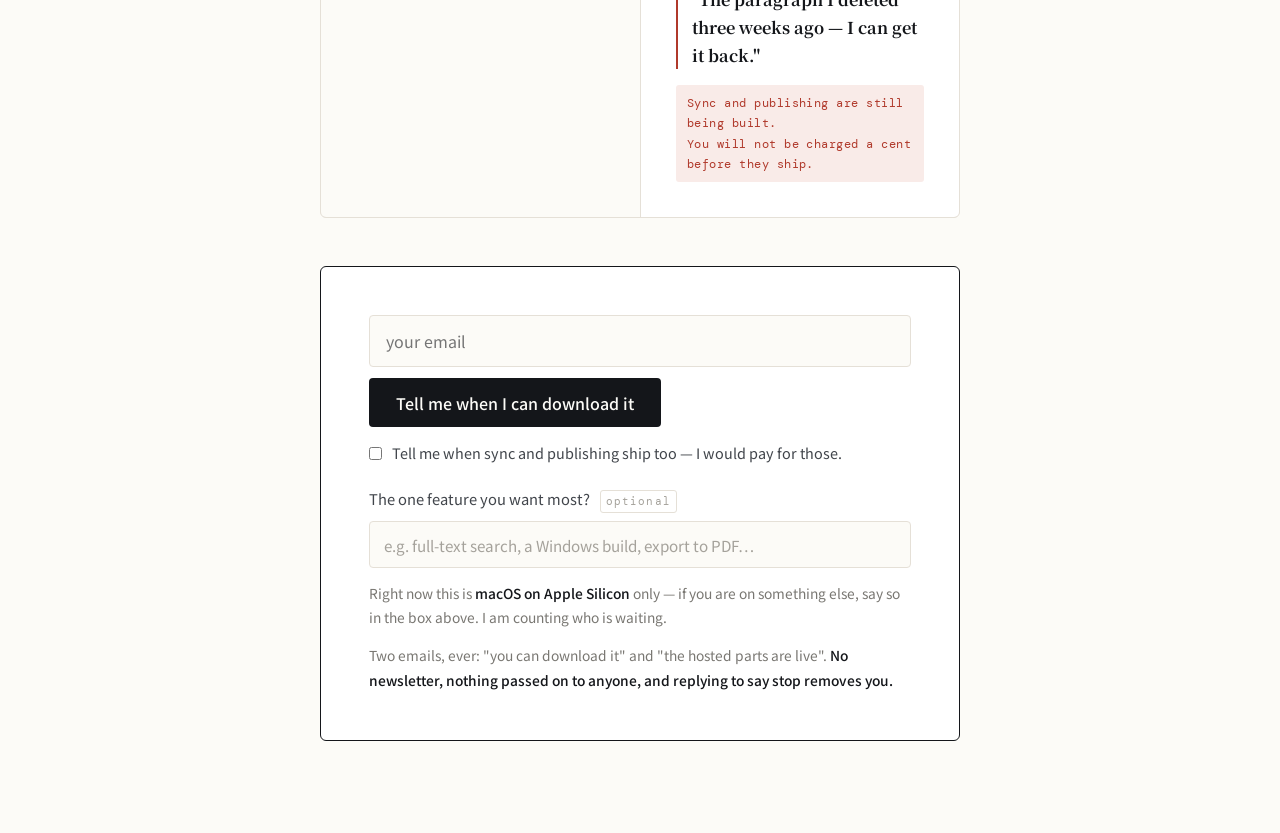
==== commit 37f8152b: "fix: stop describing this as a Chinese editor in either language The positioning is that nothing int" ====
--- a/en/index.html
+++ b/en/index.html
@@ -563,7 +563,7 @@
   <section class="wrap hero">
     <p class="eyebrow">macOS · local · works offline</p>
     <h1>Nothing interrupts you<br>while you write</h1>
-    <p class="lede">ZenMD is a local desktop writing environment. Every decision in it answers one question — <strong>will this interrupt the person writing?</strong> It was built for Chinese, where getting that wrong is loudest, and it holds for whatever else you write.</p>
+    <p class="lede">ZenMD is a local desktop writing environment. Every decision in it answers one question — <strong>will this interrupt the person writing?</strong></p>
 
     <div class="stage">
       <figure>
@@ -590,7 +590,7 @@
             <tr><td>Typing</td><td>It will not pop up to guess at your word. <strong>There is no autocomplete</strong></td></tr>
             <tr><td>Writing the body</td><td>It will not put a line of YAML in front of you. Metadata is filled in once, then gone</td></tr>
             <tr><td>Summoning a snippet and changing your mind</td><td>It will not leave behind anything for you to clean up</td></tr>
-            <tr><td>Reading the candidate list, choosing a character</td><td>It will not autosave before you have picked one</td></tr>
+            <tr><td>Pasting a screenshot</td><td>It will not ask where to put it or what to call it. The file lands, the cursor never moves</td></tr>
             <tr><td>Looking for something to write about</td><td>It will not hand you a graph to wander around in for an hour instead</td></tr>
           </tbody>
         </table>
@@ -620,7 +620,7 @@
       <div class="shot">
         <div class="shot__head">
           <h3>Type <code>/</code> and the shape you want falls in</h3>
-          <p>Headings, links, images, tables, task items. The cursor lands on the first thing to fill in, so you just type. <strong>Type <code>/</code> mid-character-selection and nothing happens</strong> — that keystroke belongs to the input method.</p>
+          <p>Headings, links, images, tables, task items. The cursor lands on the first thing to fill in, so you just type. <strong>The slash only counts at the start of a line or after a space</strong>, so typing <code>https://</code> never sets it off.</p>
         </div>
         <figure>
           <picture>
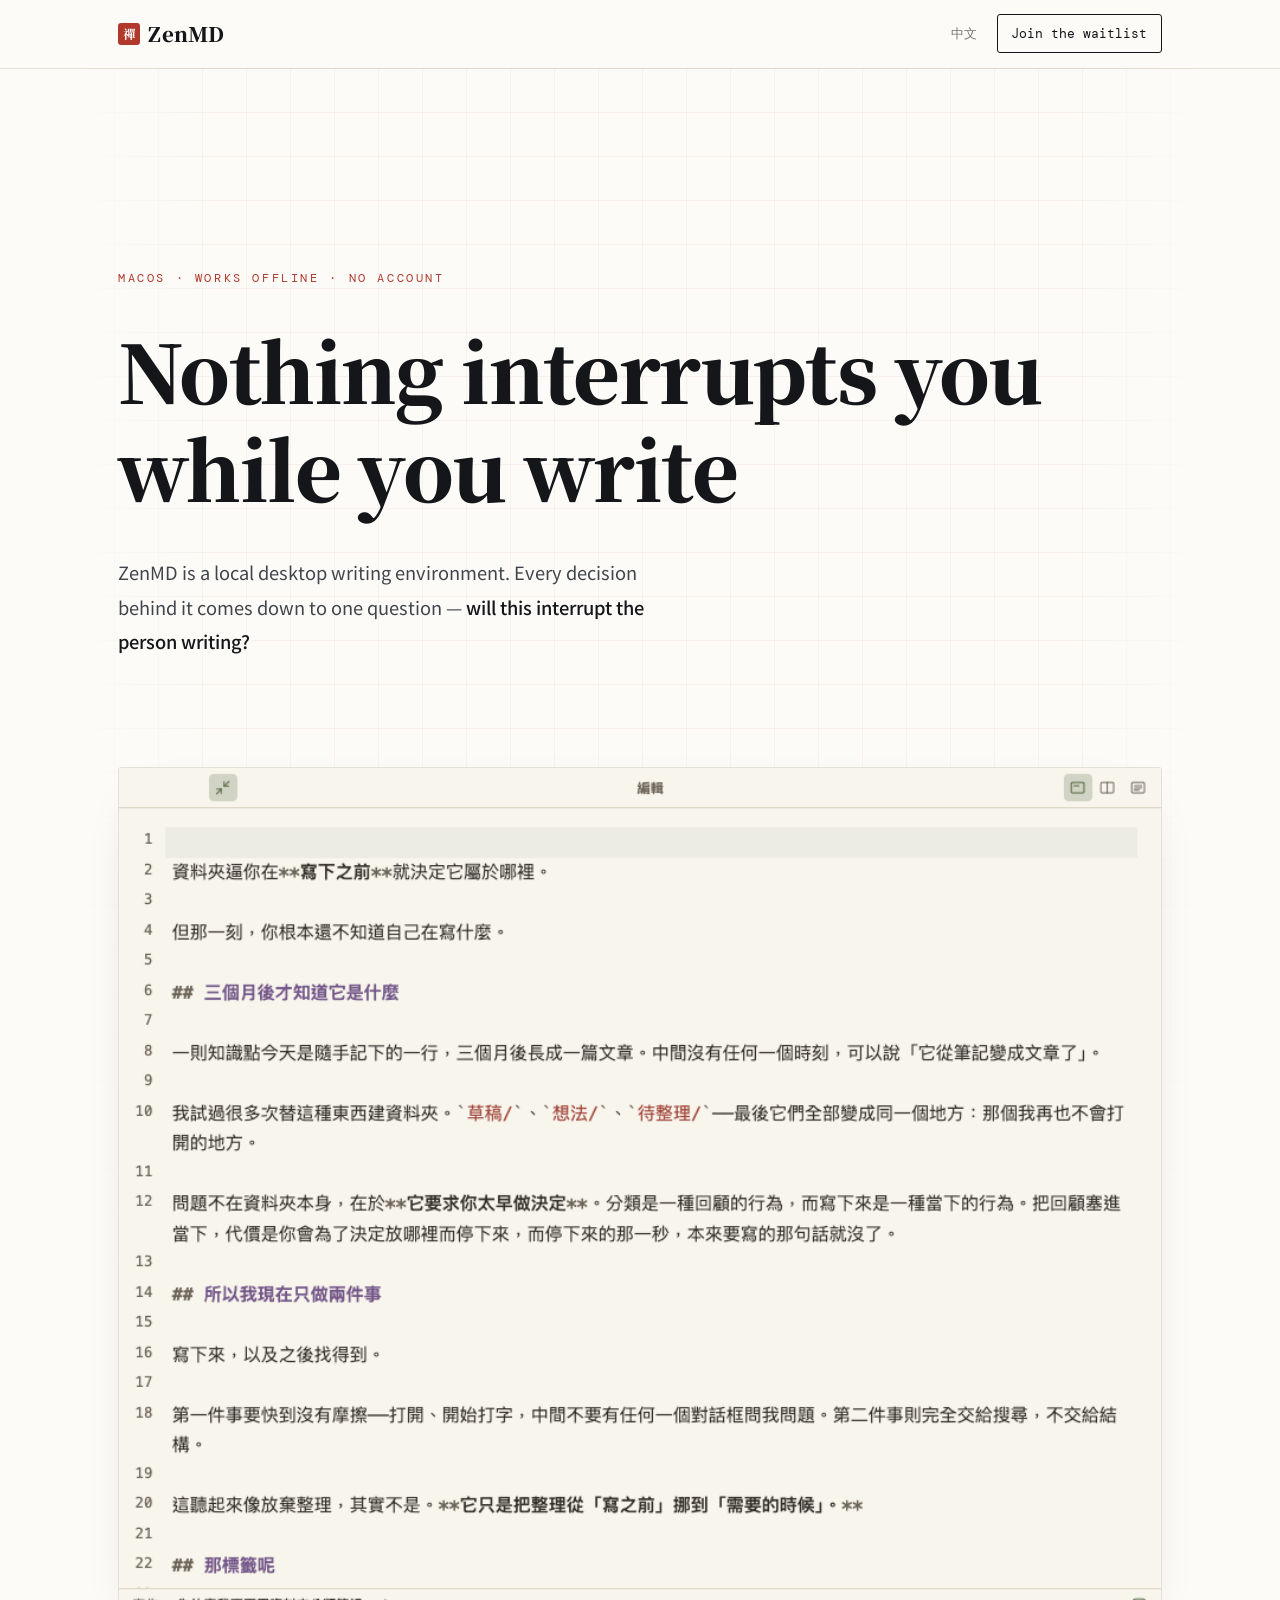
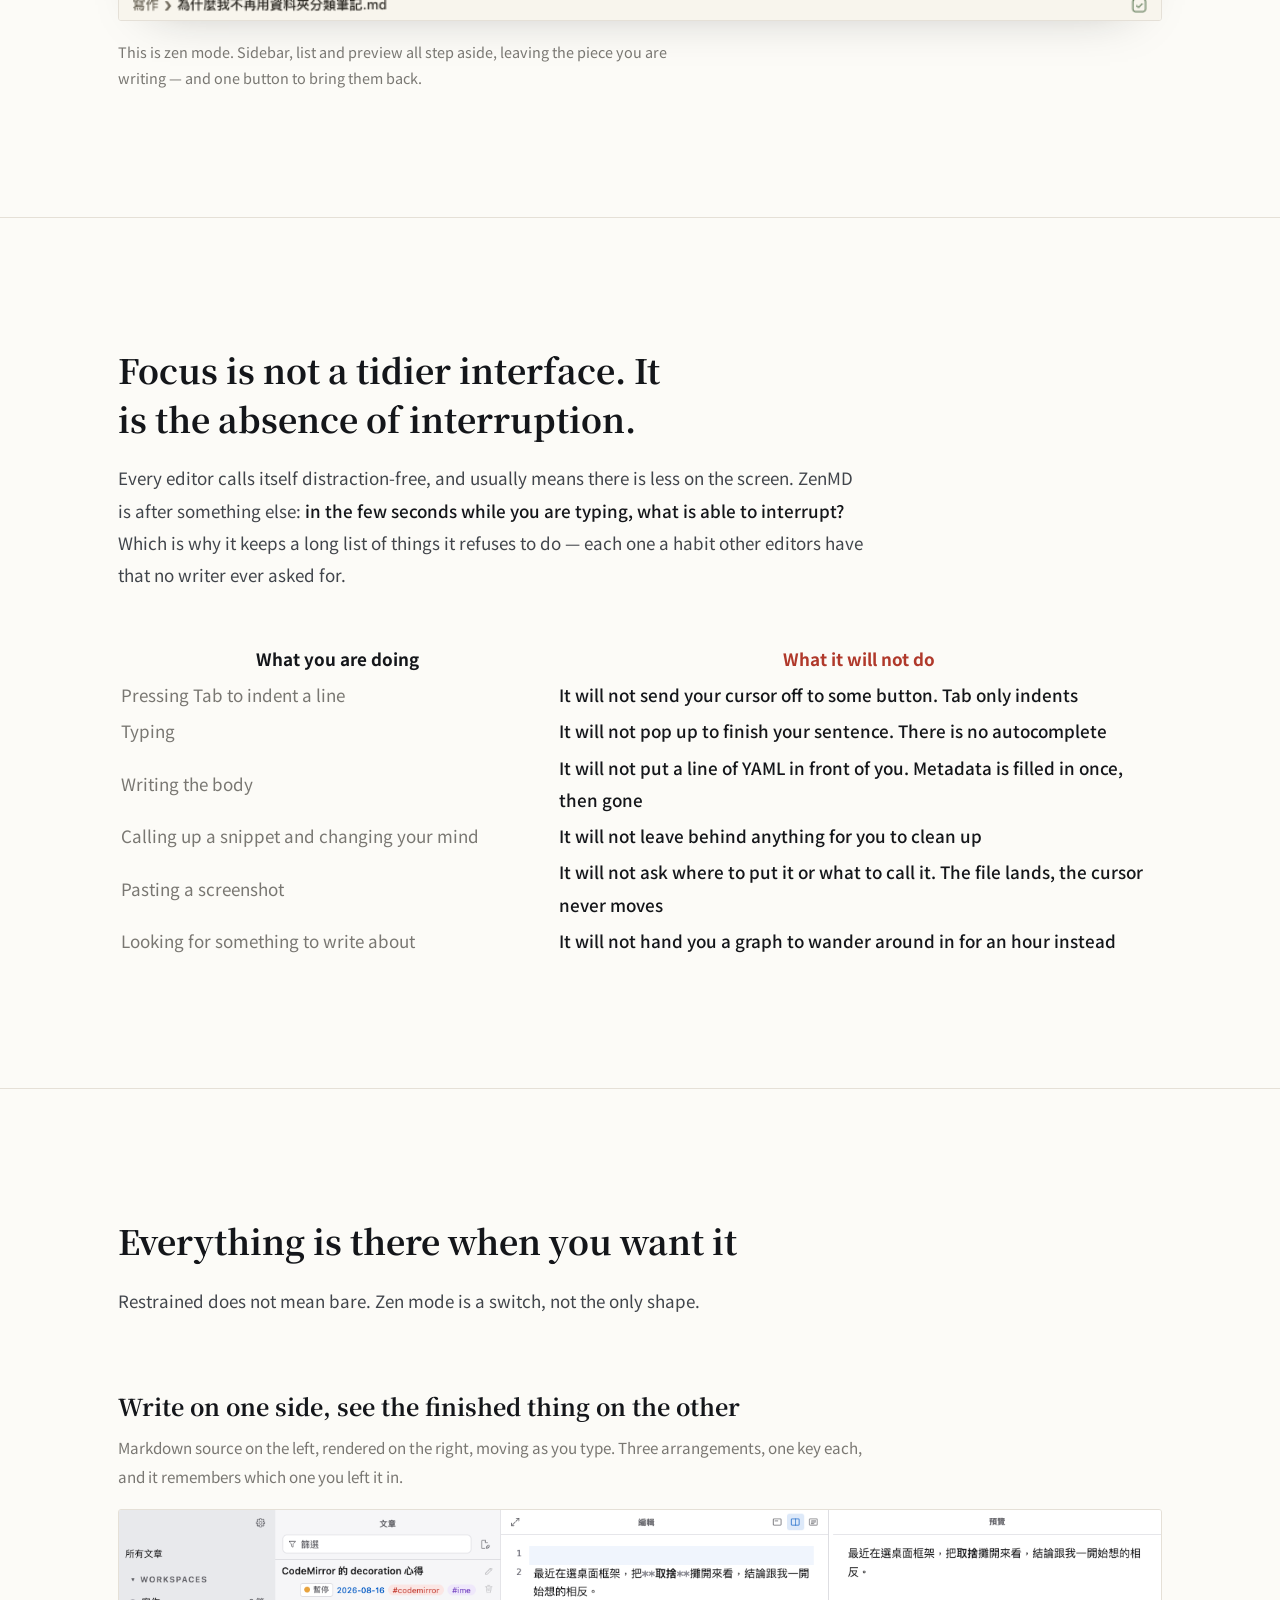
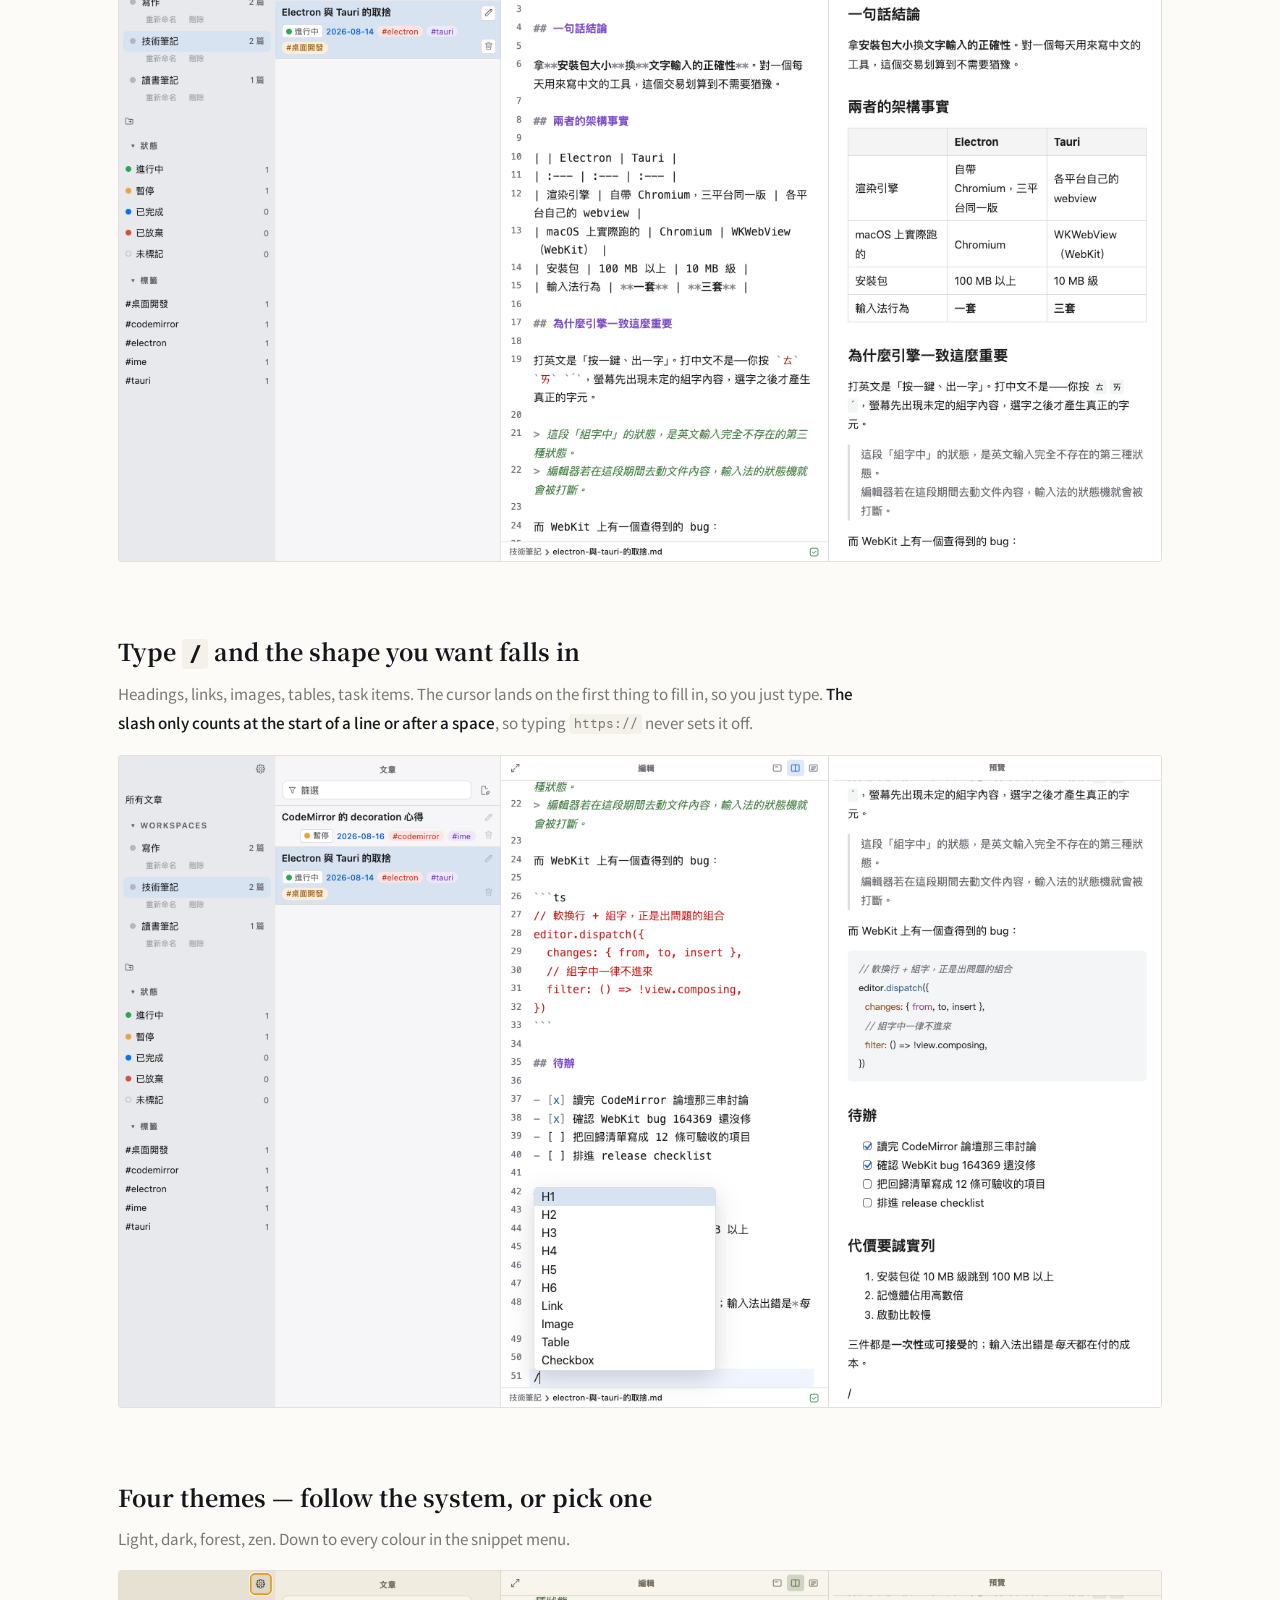
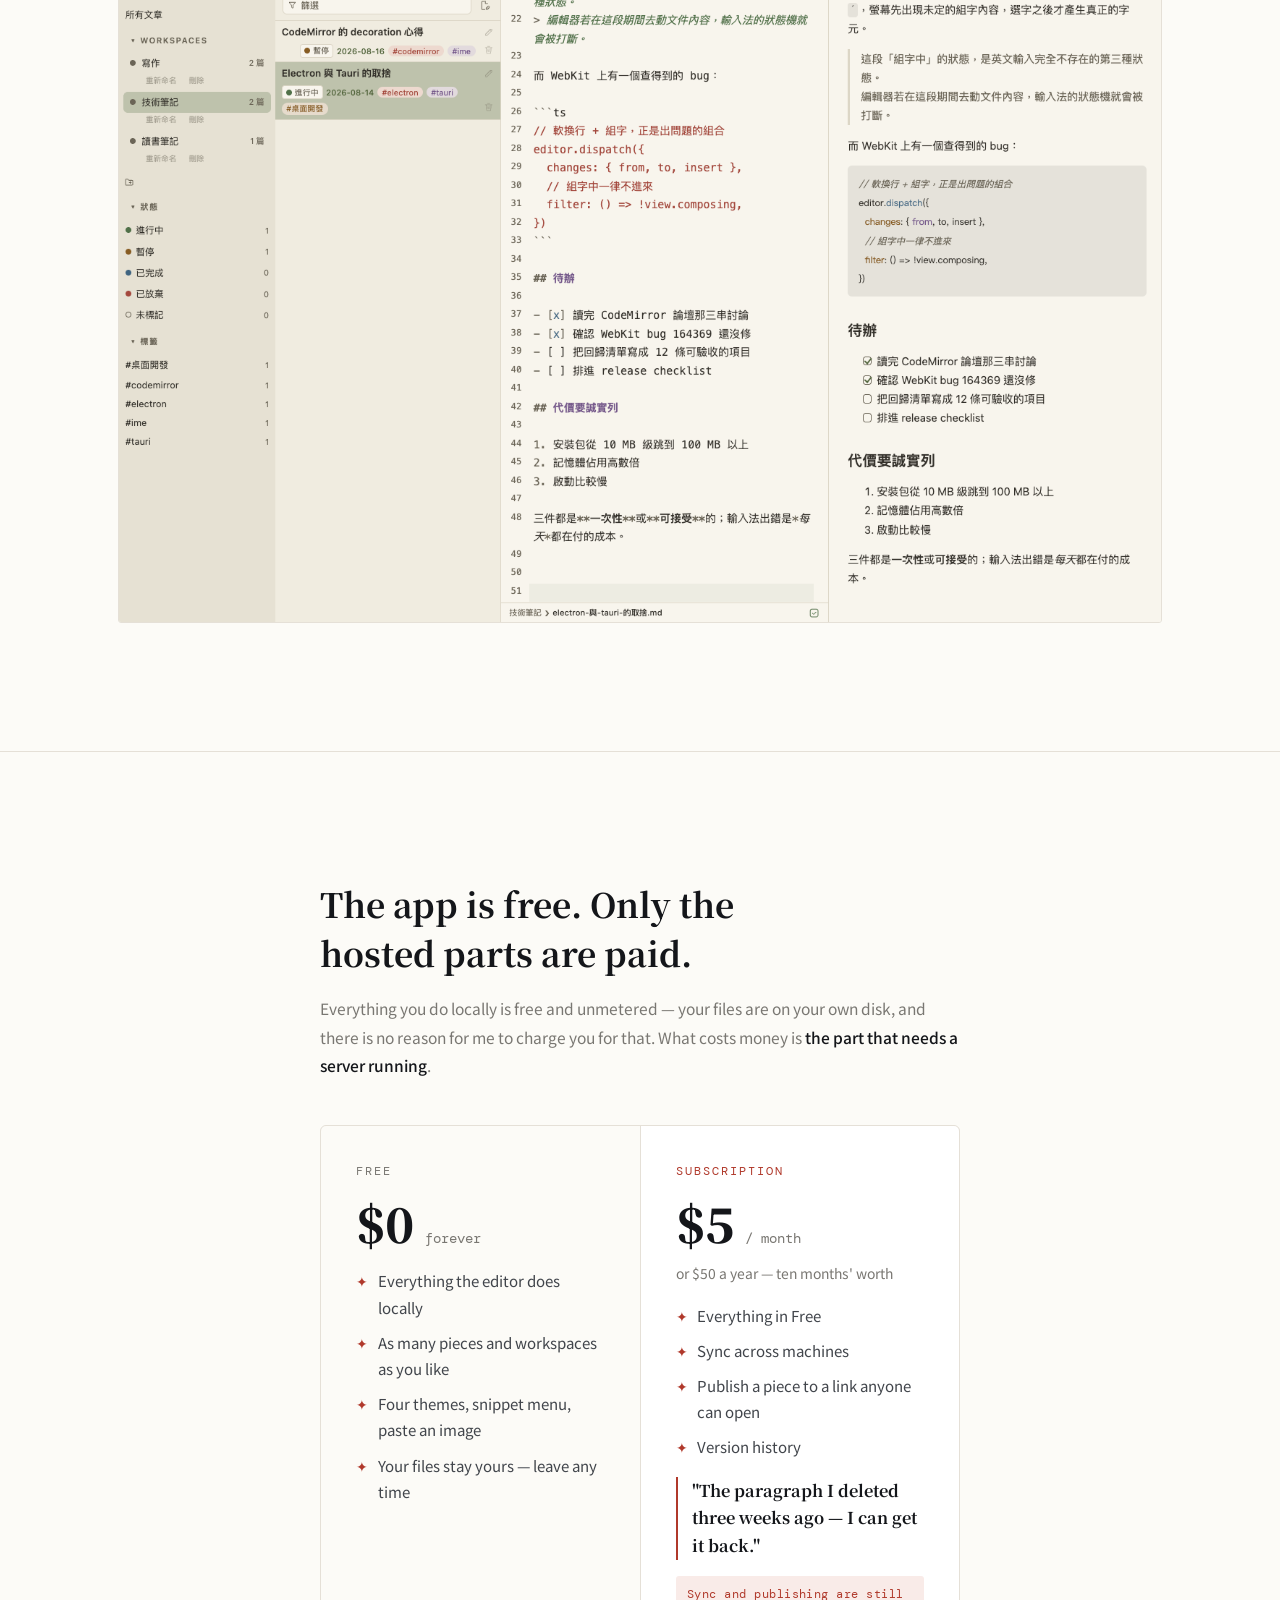
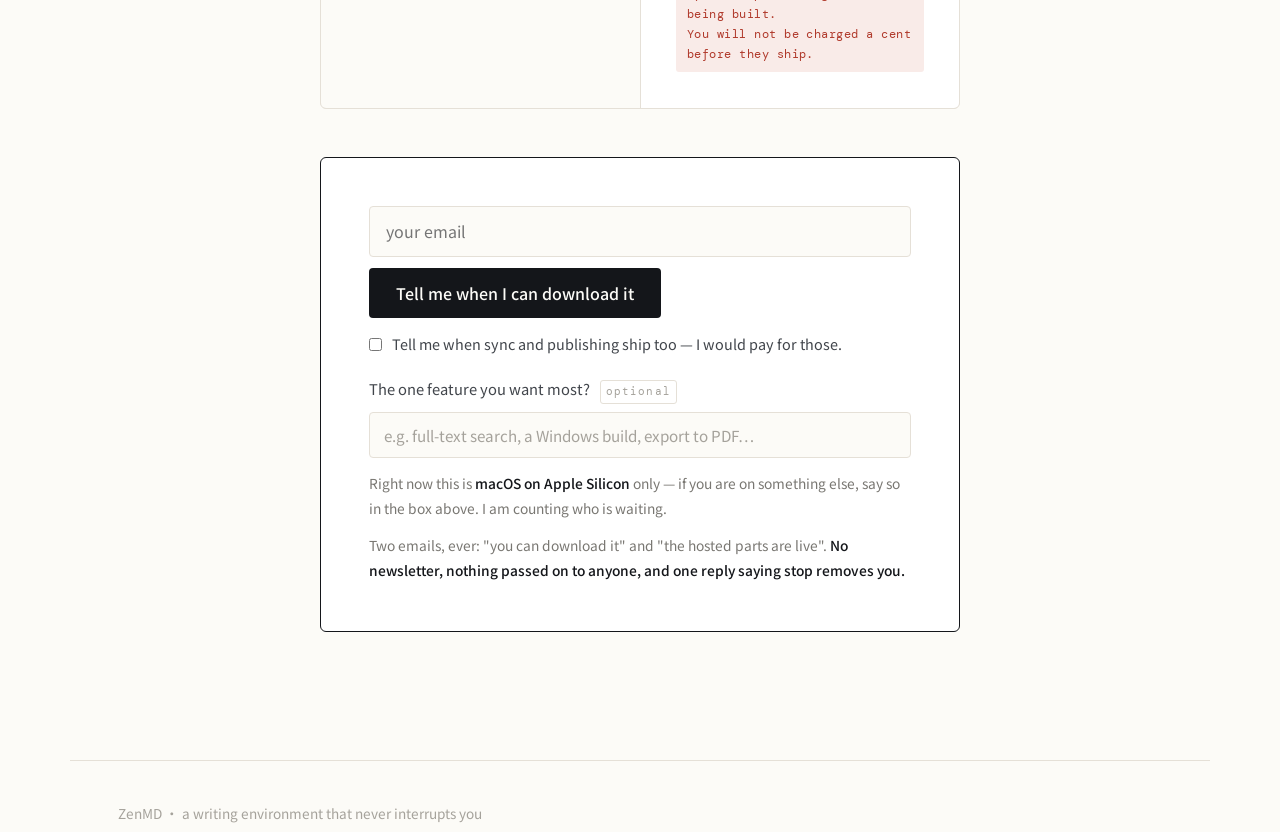
==== commit dae4e142: "style: read the English page end to end and fix what a native ear catches Copy written key by key re" ====
--- a/en/index.html
+++ b/en/index.html
@@ -5,7 +5,7 @@
 <meta charset="utf-8">
 <meta name="viewport" content="width=device-width, initial-scale=1">
 <title>ZenMD — a writing environment that never interrupts you</title>
-<meta name="description" content="A local desktop writing environment. Every decision in it answers one question: will this interrupt the person writing?">
+<meta name="description" content="A local desktop writing environment. Every decision behind it comes down to one question: will this interrupt the person writing?">
 
 <link rel="canonical" href="https://zenmd.pages.dev/en/">
 <link rel="alternate" hreflang="zh-Hant" href="https://zenmd.pages.dev/">
@@ -561,9 +561,9 @@
 
   <!-- ── hero ─────────────────────────────────────────────────────── -->
   <section class="wrap hero">
-    <p class="eyebrow">macOS · local · works offline</p>
+    <p class="eyebrow">macOS · works offline · no account</p>
     <h1>Nothing interrupts you<br>while you write</h1>
-    <p class="lede">ZenMD is a local desktop writing environment. Every decision in it answers one question — <strong>will this interrupt the person writing?</strong></p>
+    <p class="lede">ZenMD is a local desktop writing environment. Every decision behind it comes down to one question — <strong>will this interrupt the person writing?</strong></p>
 
     <div class="stage">
       <figure>
@@ -579,17 +579,17 @@
   <!-- ── refusals ─────────────────────────────────────────────────── -->
   <section class="band">
     <div class="wrap">
-      <h2 class="narrow">Focus is not a tidier interface. It is the absence of interruptions.</h2>
-      <p class="band__intro">Every editor claims to be distraction free, and usually means the chrome is minimal. ZenMD is after something else: <strong>in the few seconds while you are typing, what is able to interrupt?</strong> Which is why its spec carries a long list of things it deliberately refuses to do — each one a habit other editors have that no writer ever asked for.</p>
+      <h2 class="narrow">Focus is not a tidier interface. It is the absence of interruption.</h2>
+      <p class="band__intro">Every editor calls itself distraction-free, and usually means there is less on the screen. ZenMD is after something else: <strong>in the few seconds while you are typing, what is able to interrupt?</strong> Which is why it keeps a long list of things it refuses to do — each one a habit other editors have that no writer ever asked for.</p>
 
       <div class="scroller refusals">
         <table>
           <thead><tr><th>What you are doing</th><th>What it will not do</th></tr></thead>
           <tbody>
-            <tr><td>Pressing Tab to indent a line</td><td>It will not throw your cursor at some button. <strong>Tab only indents</strong></td></tr>
-            <tr><td>Typing</td><td>It will not pop up to guess at your word. <strong>There is no autocomplete</strong></td></tr>
+            <tr><td>Pressing Tab to indent a line</td><td>It will not send your cursor off to some button. <strong>Tab only indents</strong></td></tr>
+            <tr><td>Typing</td><td>It will not pop up to finish your sentence. <strong>There is no autocomplete</strong></td></tr>
             <tr><td>Writing the body</td><td>It will not put a line of YAML in front of you. Metadata is filled in once, then gone</td></tr>
-            <tr><td>Summoning a snippet and changing your mind</td><td>It will not leave behind anything for you to clean up</td></tr>
+            <tr><td>Calling up a snippet and changing your mind</td><td>It will not leave behind anything for you to clean up</td></tr>
             <tr><td>Pasting a screenshot</td><td>It will not ask where to put it or what to call it. The file lands, the cursor never moves</td></tr>
             <tr><td>Looking for something to write about</td><td>It will not hand you a graph to wander around in for an hour instead</td></tr>
           </tbody>
@@ -602,11 +602,11 @@
   <section class="band">
     <div class="wrap">
       <h2 class="narrow">Everything is there when you want it</h2>
-      <p class="band__intro">Restraint is not the same as bare. Zen mode is a switch, not the only shape.</p>
+      <p class="band__intro">Restrained does not mean bare. Zen mode is a switch, not the only shape.</p>
 
       <div class="shot">
         <div class="shot__head">
-          <h3>Write on one side, watch it become the finished thing on the other</h3>
+          <h3>Write on one side, see the finished thing on the other</h3>
           <p>Markdown source on the left, rendered on the right, moving as you type. Three arrangements, one key each, and it remembers which one you left it in.</p>
         </div>
         <figure>
@@ -632,7 +632,7 @@
 
       <div class="shot">
         <div class="shot__head">
-          <h3>Four themes, following the system or picked yourself</h3>
+          <h3>Four themes — follow the system, or pick one</h3>
           <p>Light, dark, forest, zen. Down to every colour in the snippet menu.</p>
         </div>
         <figure>
@@ -649,15 +649,15 @@
   <section class="band" id="signup">
     <div class="wrap narrow">
       <h2>The app is free. Only the hosted parts are paid.</h2>
-      <p class="signup__intro">Everything you do locally is free and unmetered — your files are on your own disk, and there is no reason for me to charge you for that. What costs money is <strong>the part that needs a server kept running</strong>.</p>
+      <p class="signup__intro">Everything you do locally is free and unmetered — your files are on your own disk, and there is no reason for me to charge you for that. What costs money is <strong>the part that needs a server running</strong>.</p>
 
       <div class="tiers">
         <div class="tier">
           <span class="tier__name">Free</span>
-          <div class="price"><b>$0</b><span class="unit">always</span></div>
+          <div class="price"><b>$0</b><span class="unit">forever</span></div>
           <ul>
             <li><span class="tick">✦</span>Everything the editor does locally</li>
-            <li><span class="tick">✦</span>No cap on pieces or workspaces</li>
+            <li><span class="tick">✦</span>As many pieces and workspaces as you like</li>
             <li><span class="tick">✦</span>Four themes, snippet menu, paste an image</li>
             <li><span class="tick">✦</span>Your files stay yours — leave any time</li>
           </ul>
@@ -668,7 +668,7 @@
           <div class="price"><b>$5</b><span class="unit">/ month</span></div>
           <p class="tier__annual">or $50 a year — ten months' worth</p>
           <ul>
-            <li><span class="tick">✦</span>Everything in free</li>
+            <li><span class="tick">✦</span>Everything in Free</li>
             <li><span class="tick">✦</span>Sync across machines</li>
             <li><span class="tick">✦</span>Publish a piece to a link anyone can open</li>
             <li><span class="tick">✦</span>Version history</li>
@@ -713,7 +713,7 @@
           </div>
 
           <p class="promise">Right now this is <strong>macOS on Apple Silicon</strong> only — if you are on something else, say so in the box above. I am counting who is waiting.</p>
-          <p class="promise">Two emails, ever: "you can download it" and "the hosted parts are live". <strong>No newsletter, nothing passed on to anyone, and replying to say stop removes you.</strong></p>
+          <p class="promise">Two emails, ever: "you can download it" and "the hosted parts are live". <strong>No newsletter, nothing passed on to anyone, and one reply saying stop removes you.</strong></p>
 
           <p class="formstate" id="formstate" role="status" aria-live="polite" hidden></p>
         </form>
@@ -728,7 +728,7 @@
 
 <footer class="wrap">
   <div>ZenMD · a writing environment that never interrupts you</div>
-  <div>Screenshots are of the running application. The writing in them is made up for the demo.</div>
+  <div>Screenshots are of the running application. The writing in them was written for the demo.</div>
 </footer>
 
 <script>
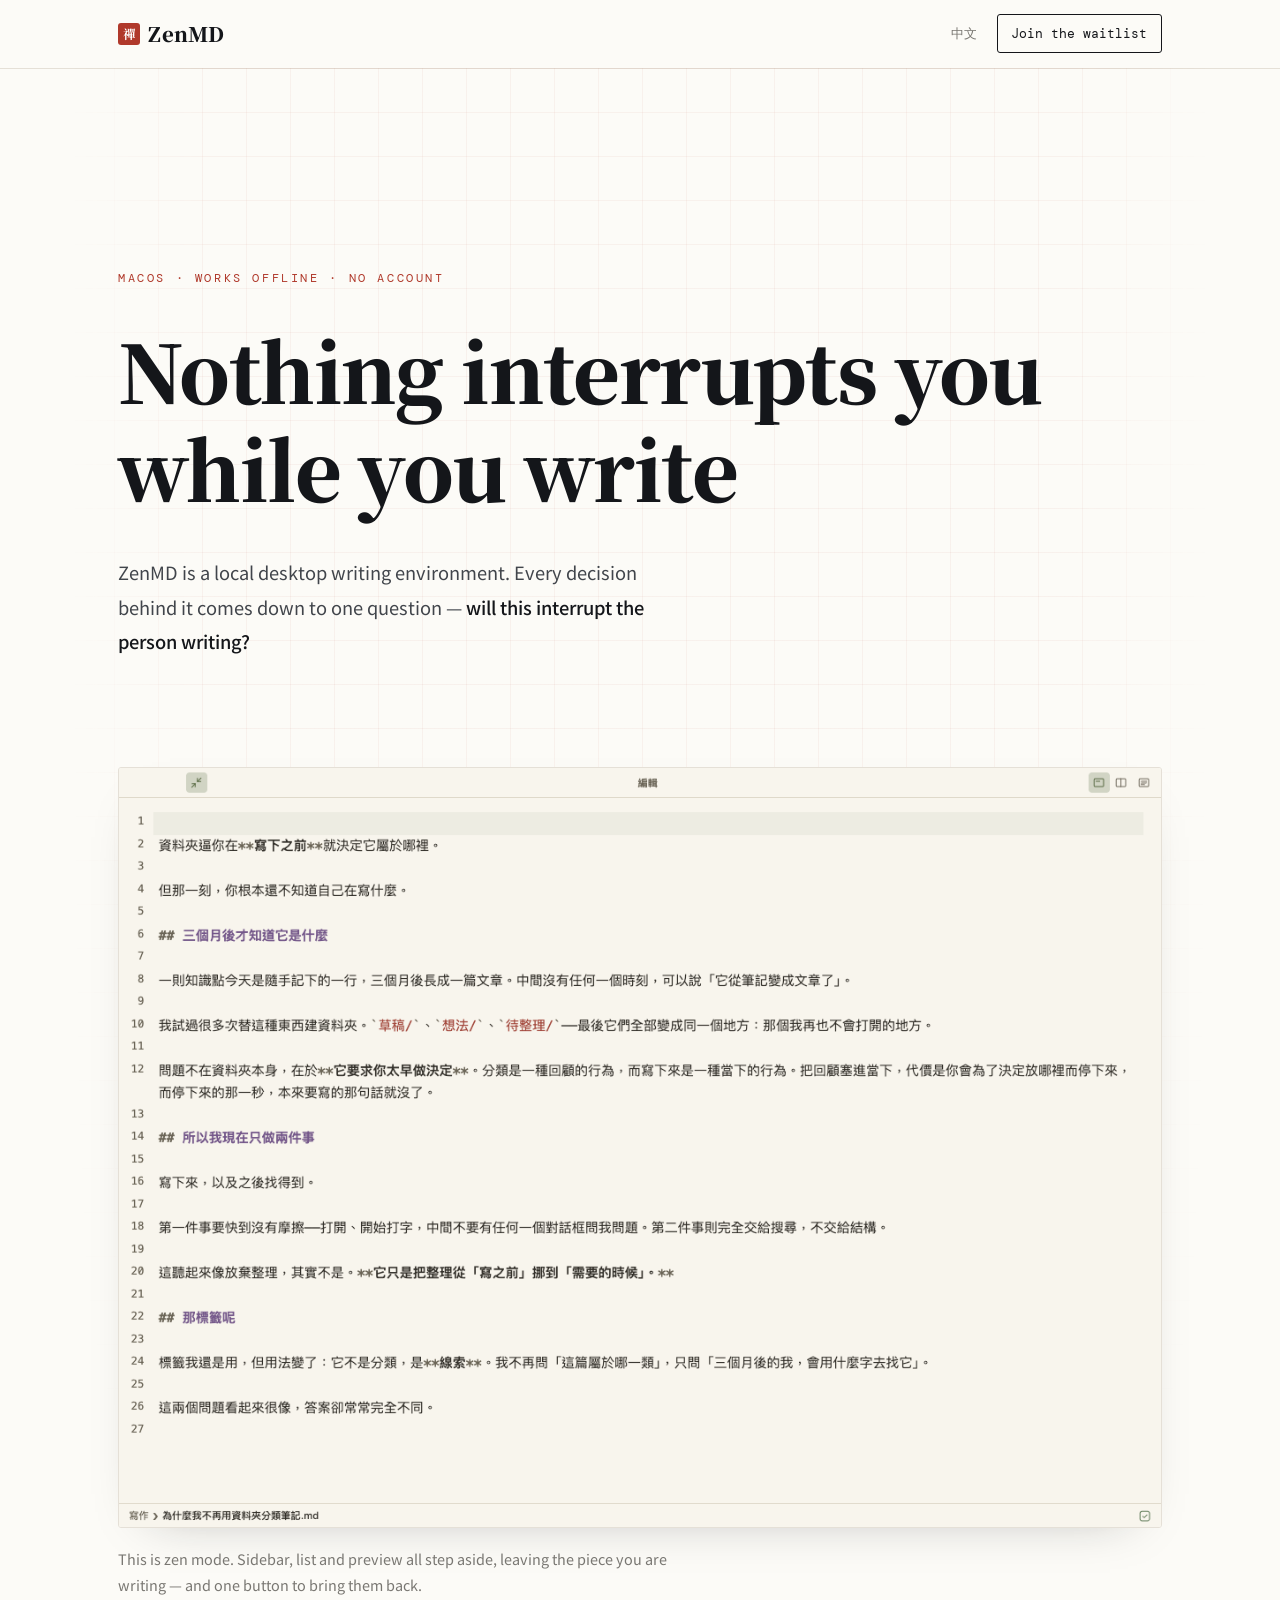
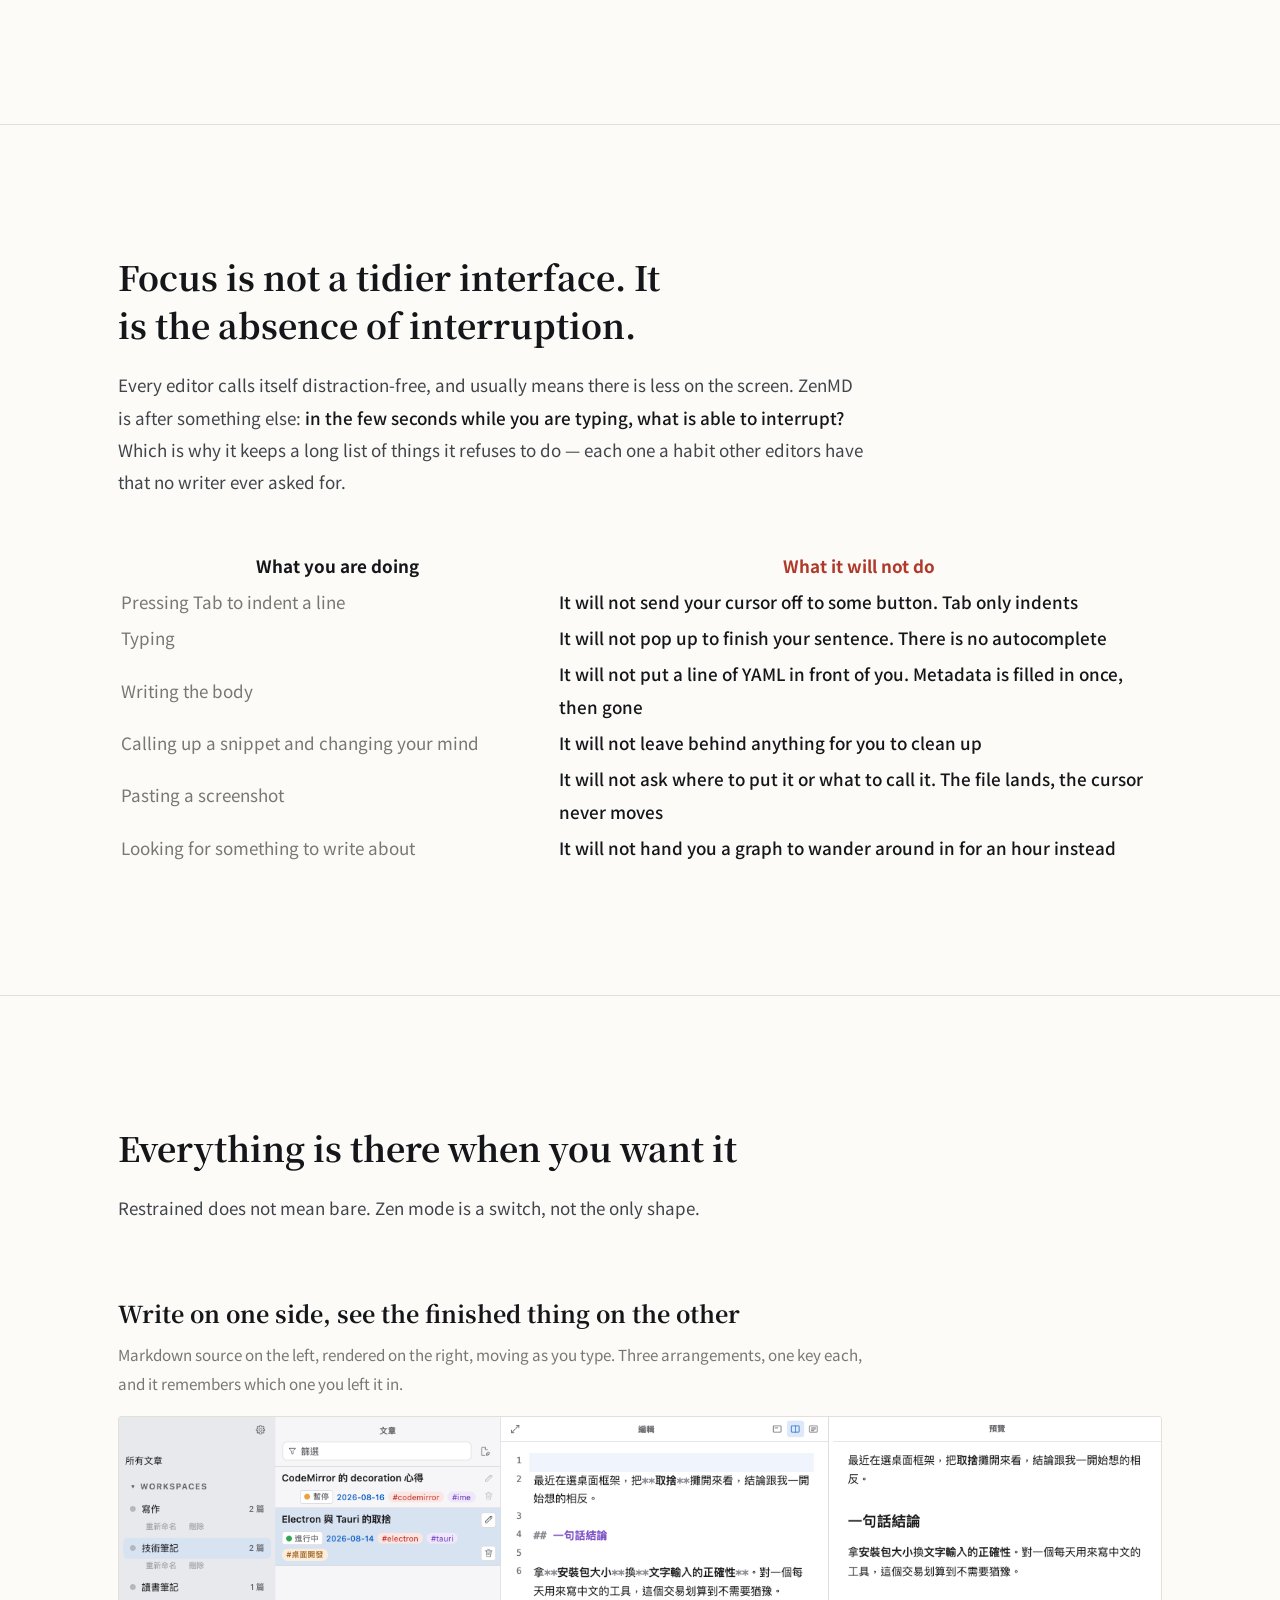
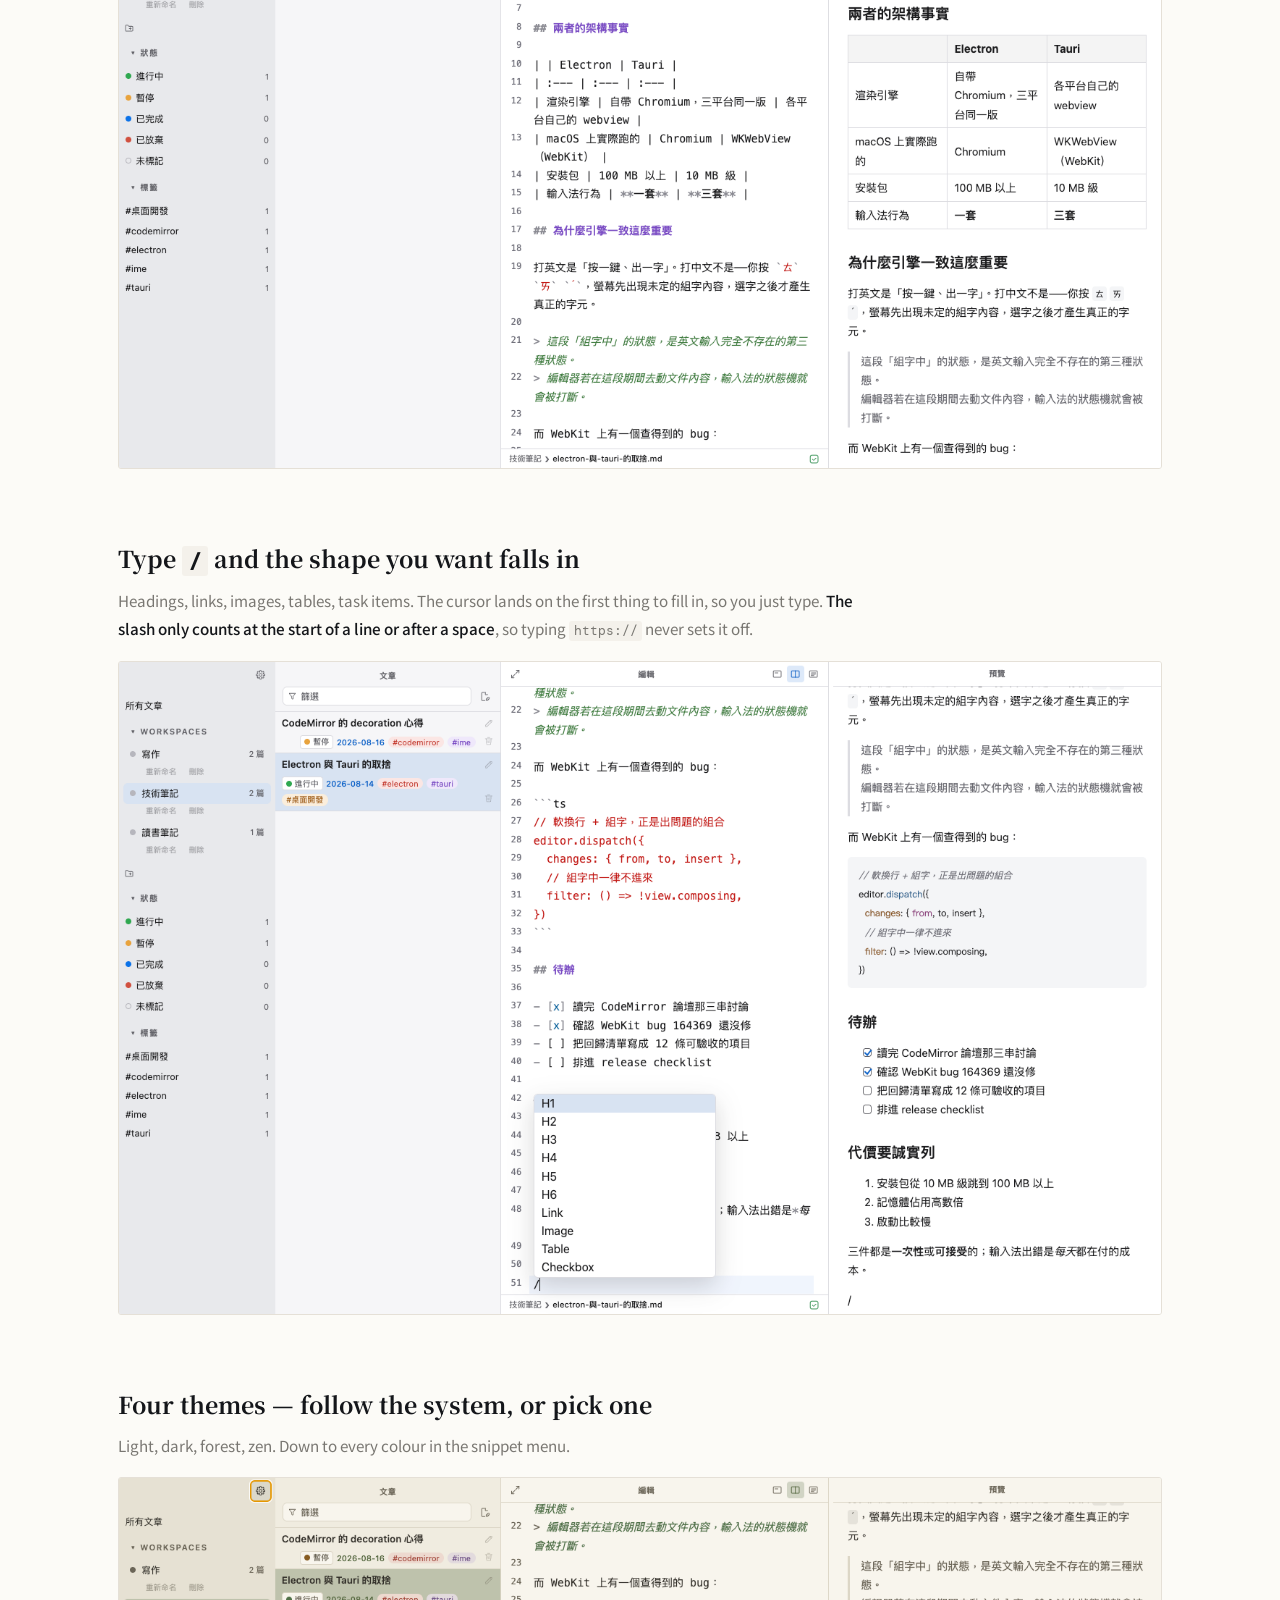
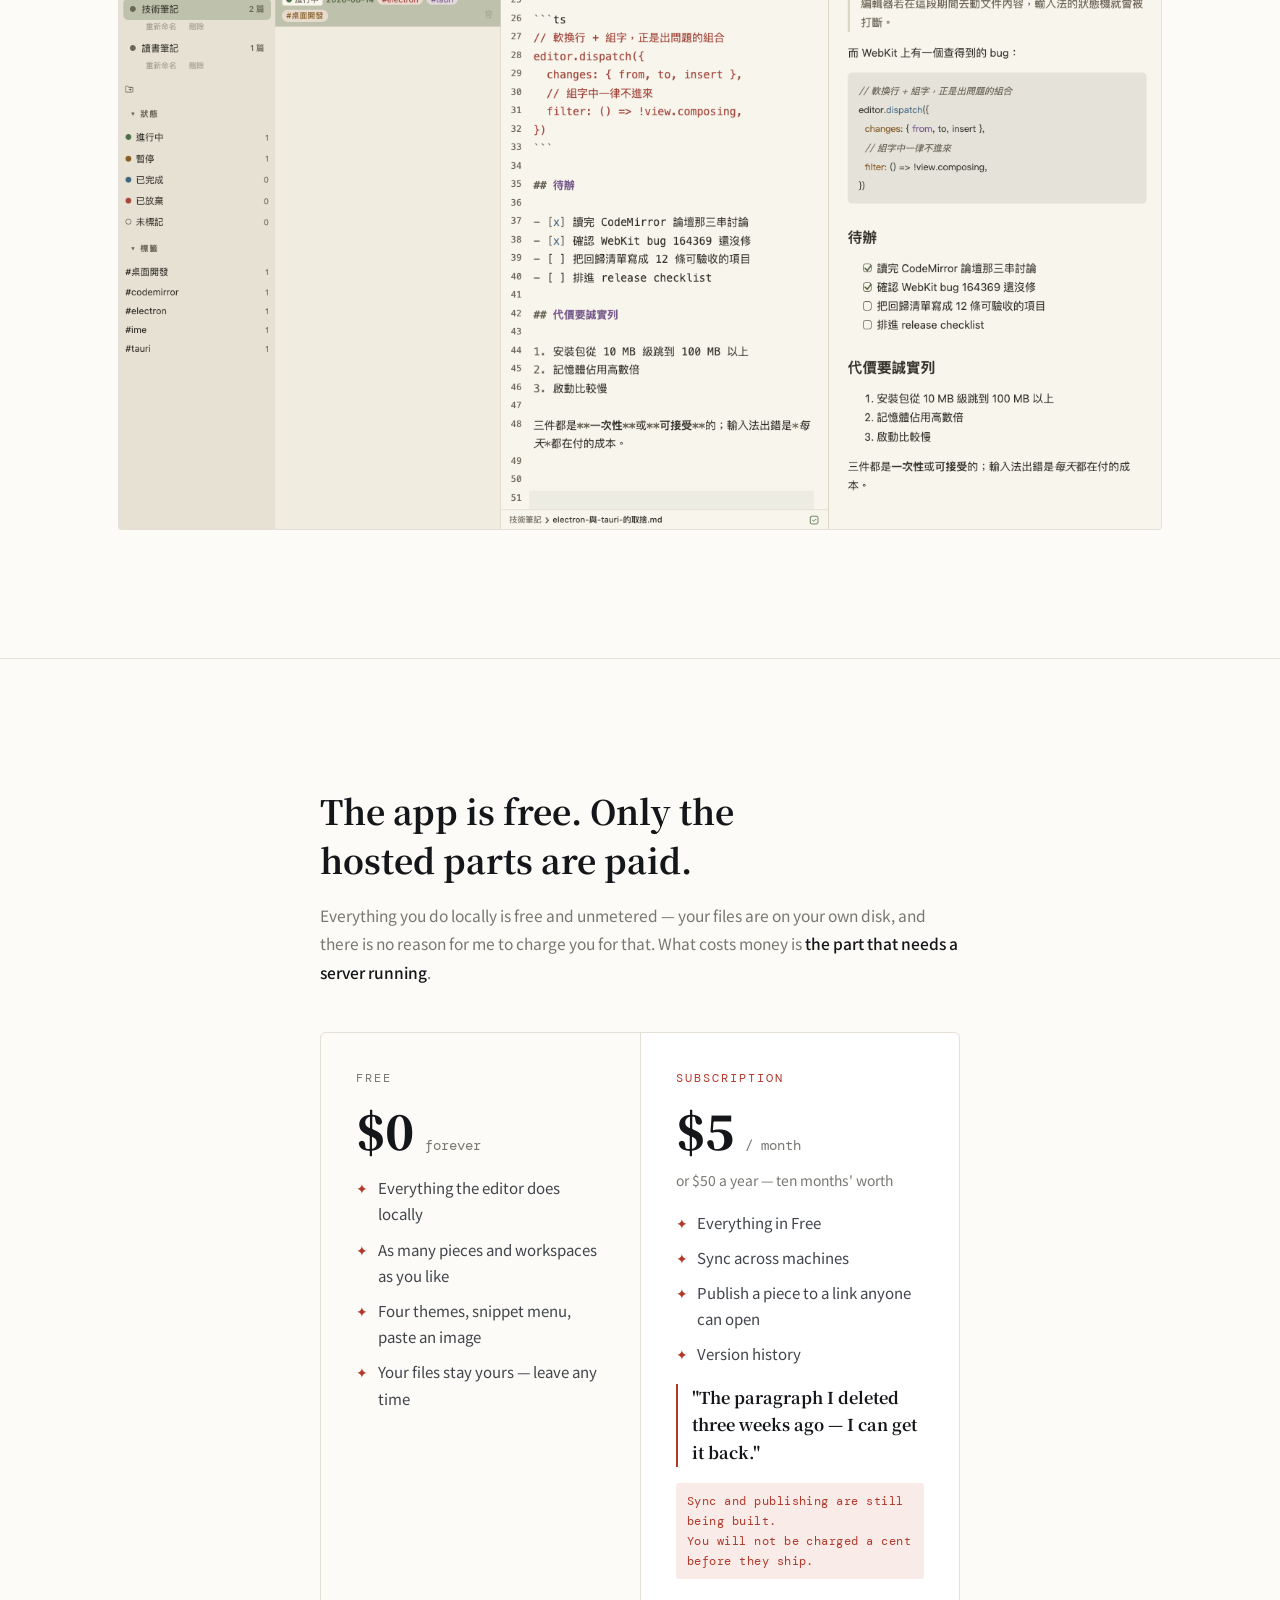
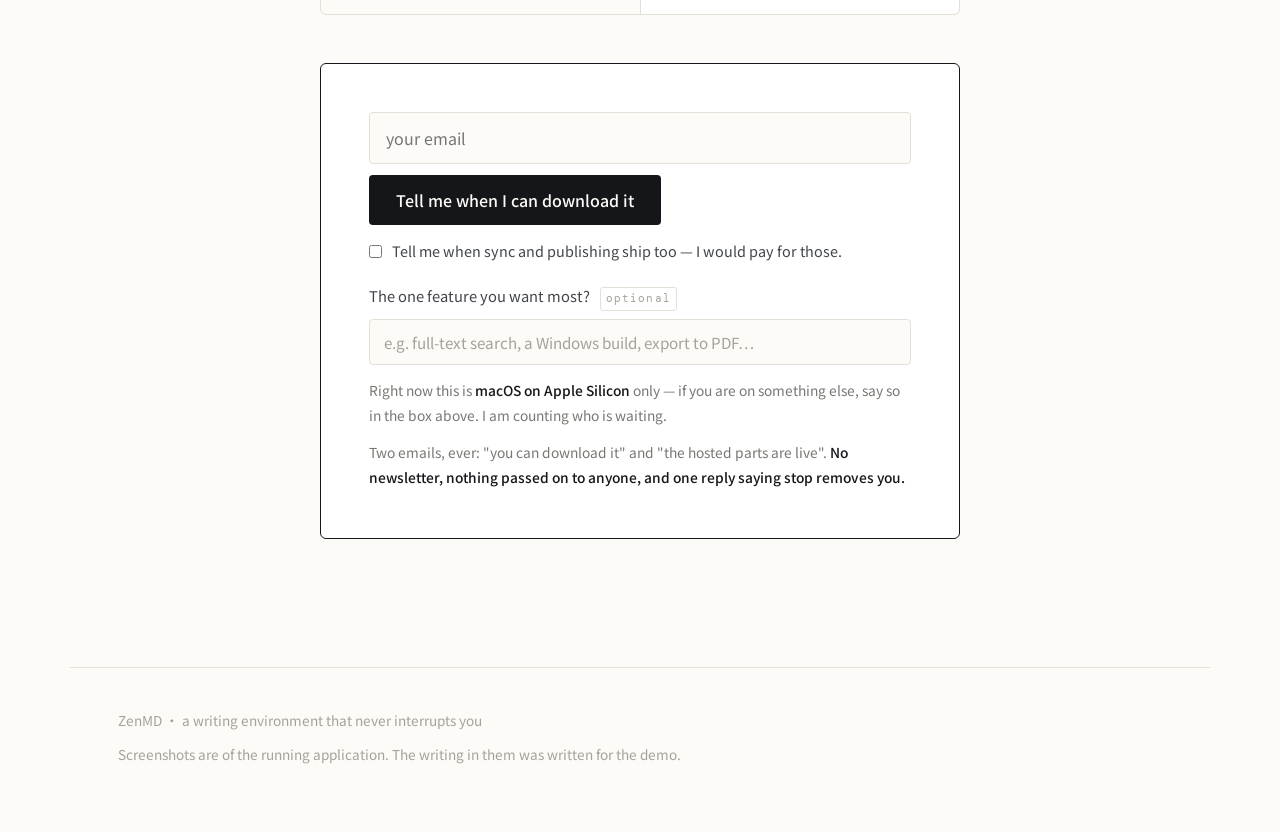
==== commit fe85091a: "fix: point the metadata at the real address, absolutely The site has a domain now, so canonical, hre" ====
--- a/en/index.html
+++ b/en/index.html
@@ -7,17 +7,20 @@
 <title>ZenMD — a writing environment that never interrupts you</title>
 <meta name="description" content="A local desktop writing environment. Every decision behind it comes down to one question: will this interrupt the person writing?">
 
-<link rel="canonical" href="https://zenmd.pages.dev/en/">
-<link rel="alternate" hreflang="zh-Hant" href="https://zenmd.pages.dev/">
-<link rel="alternate" hreflang="en" href="https://zenmd.pages.dev/en/">
-<link rel="alternate" hreflang="x-default" href="https://zenmd.pages.dev/">
+<link rel="canonical" href="https://zenmd.coding-afternoon.com/en/">
+<link rel="alternate" hreflang="zh-Hant" href="https://zenmd.coding-afternoon.com/">
+<link rel="alternate" hreflang="en" href="https://zenmd.coding-afternoon.com/en/">
+<link rel="alternate" hreflang="x-default" href="https://zenmd.coding-afternoon.com/">
 
 <meta property="og:title" content="ZenMD — a writing environment that never interrupts you">
 <meta property="og:description" content="Nothing interrupts you while you write.">
 <meta property="og:type" content="website">
 <meta property="og:locale" content="en_US">
-<meta property="og:image" content="../screenshots/04-zen-mode.png">
+<meta property="og:url" content="https://zenmd.coding-afternoon.com/en/">
+<meta property="og:site_name" content="ZenMD">
+<meta property="og:image" content="https://zenmd.coding-afternoon.com/screenshots/04-zen-mode.png">
 <meta name="twitter:card" content="summary_large_image">
+<meta name="twitter:image" content="https://zenmd.coding-afternoon.com/screenshots/04-zen-mode.png">
 
 <link rel="preconnect" href="https://fonts.googleapis.com">
 <link rel="preconnect" href="https://fonts.gstatic.com" crossorigin>
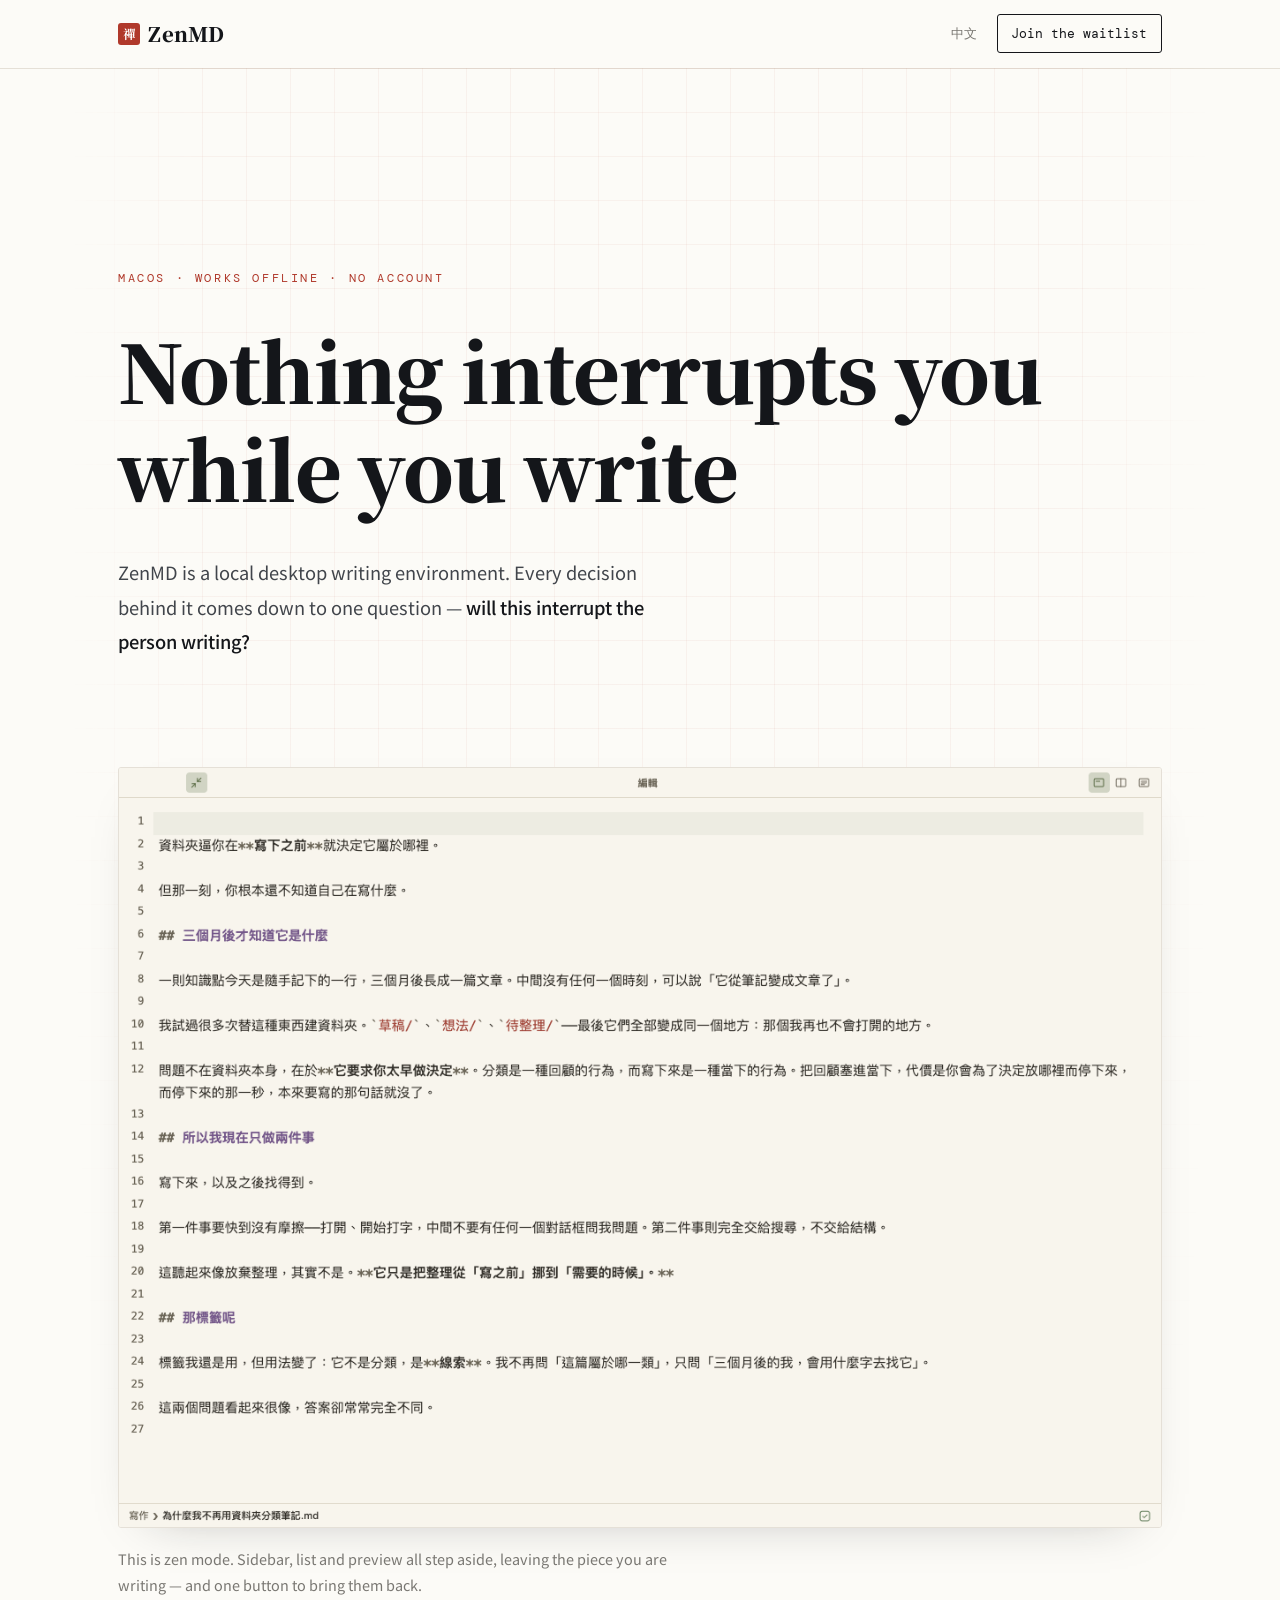
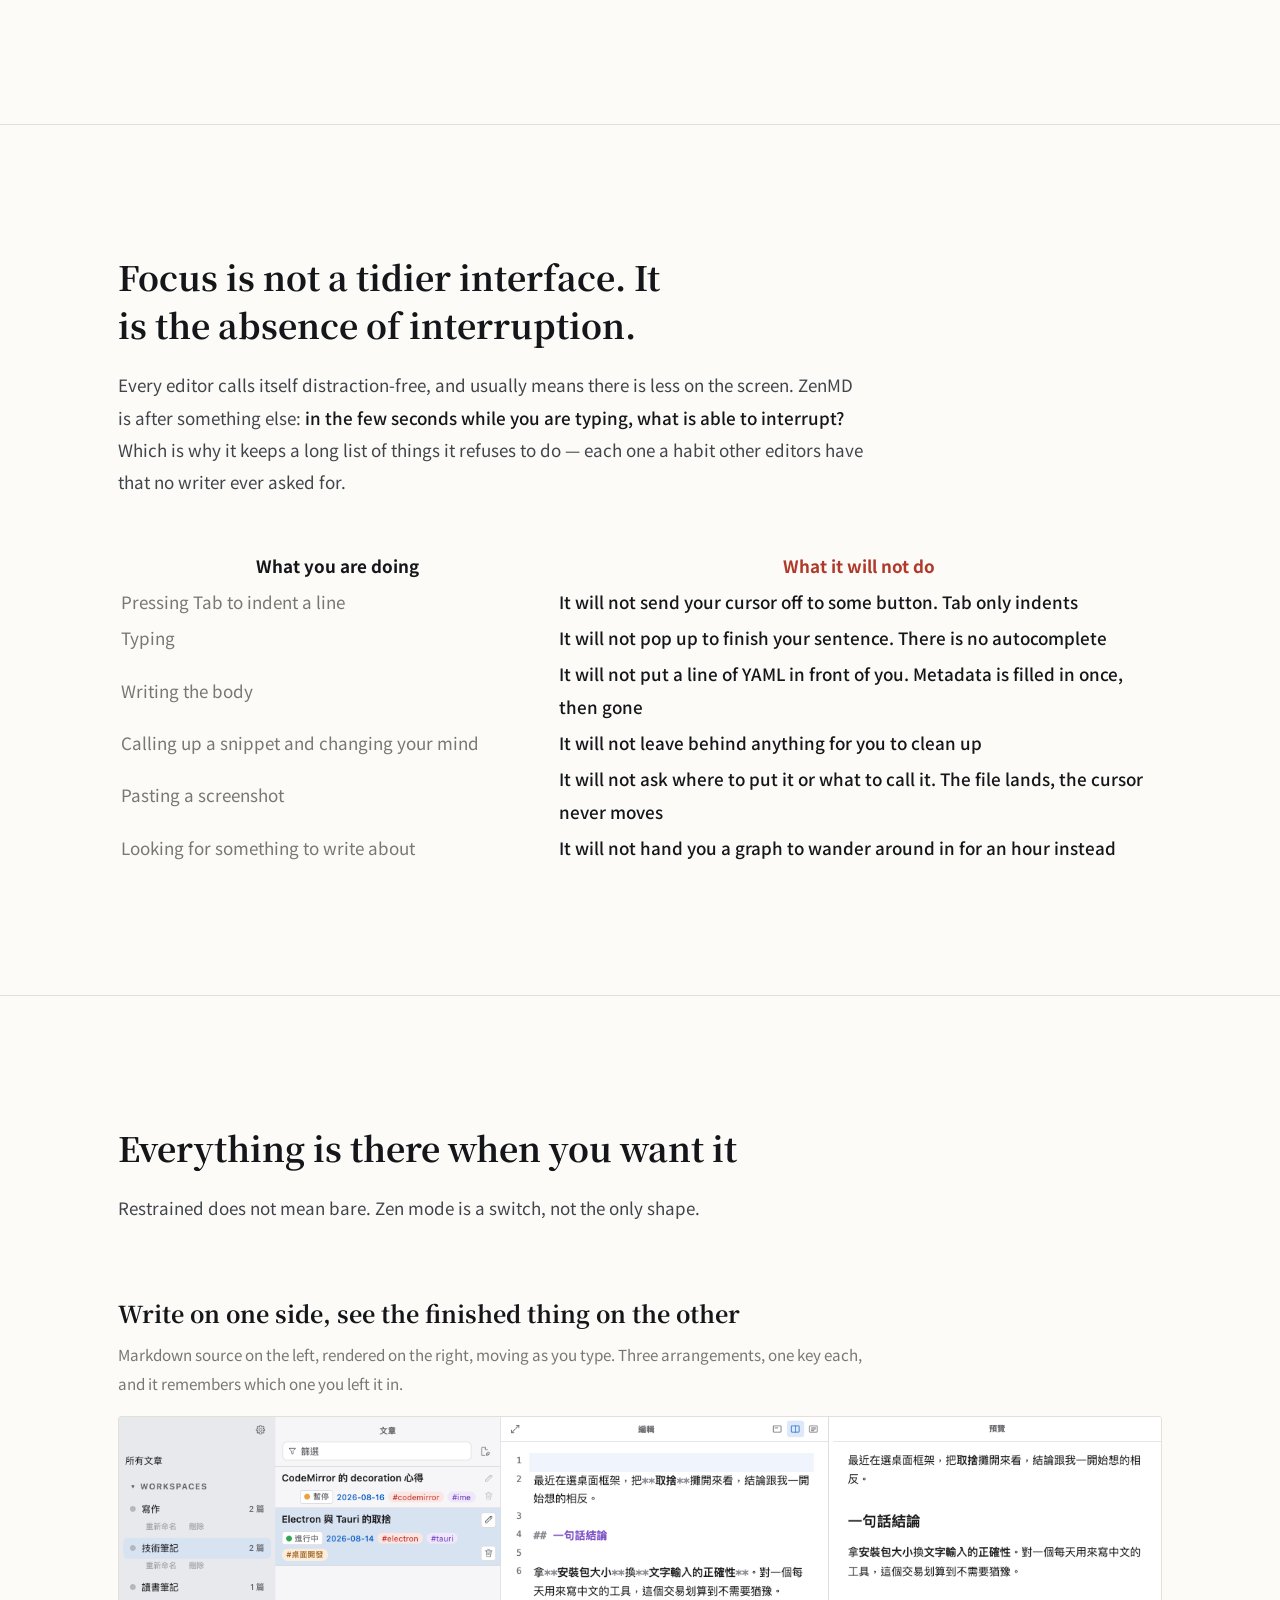
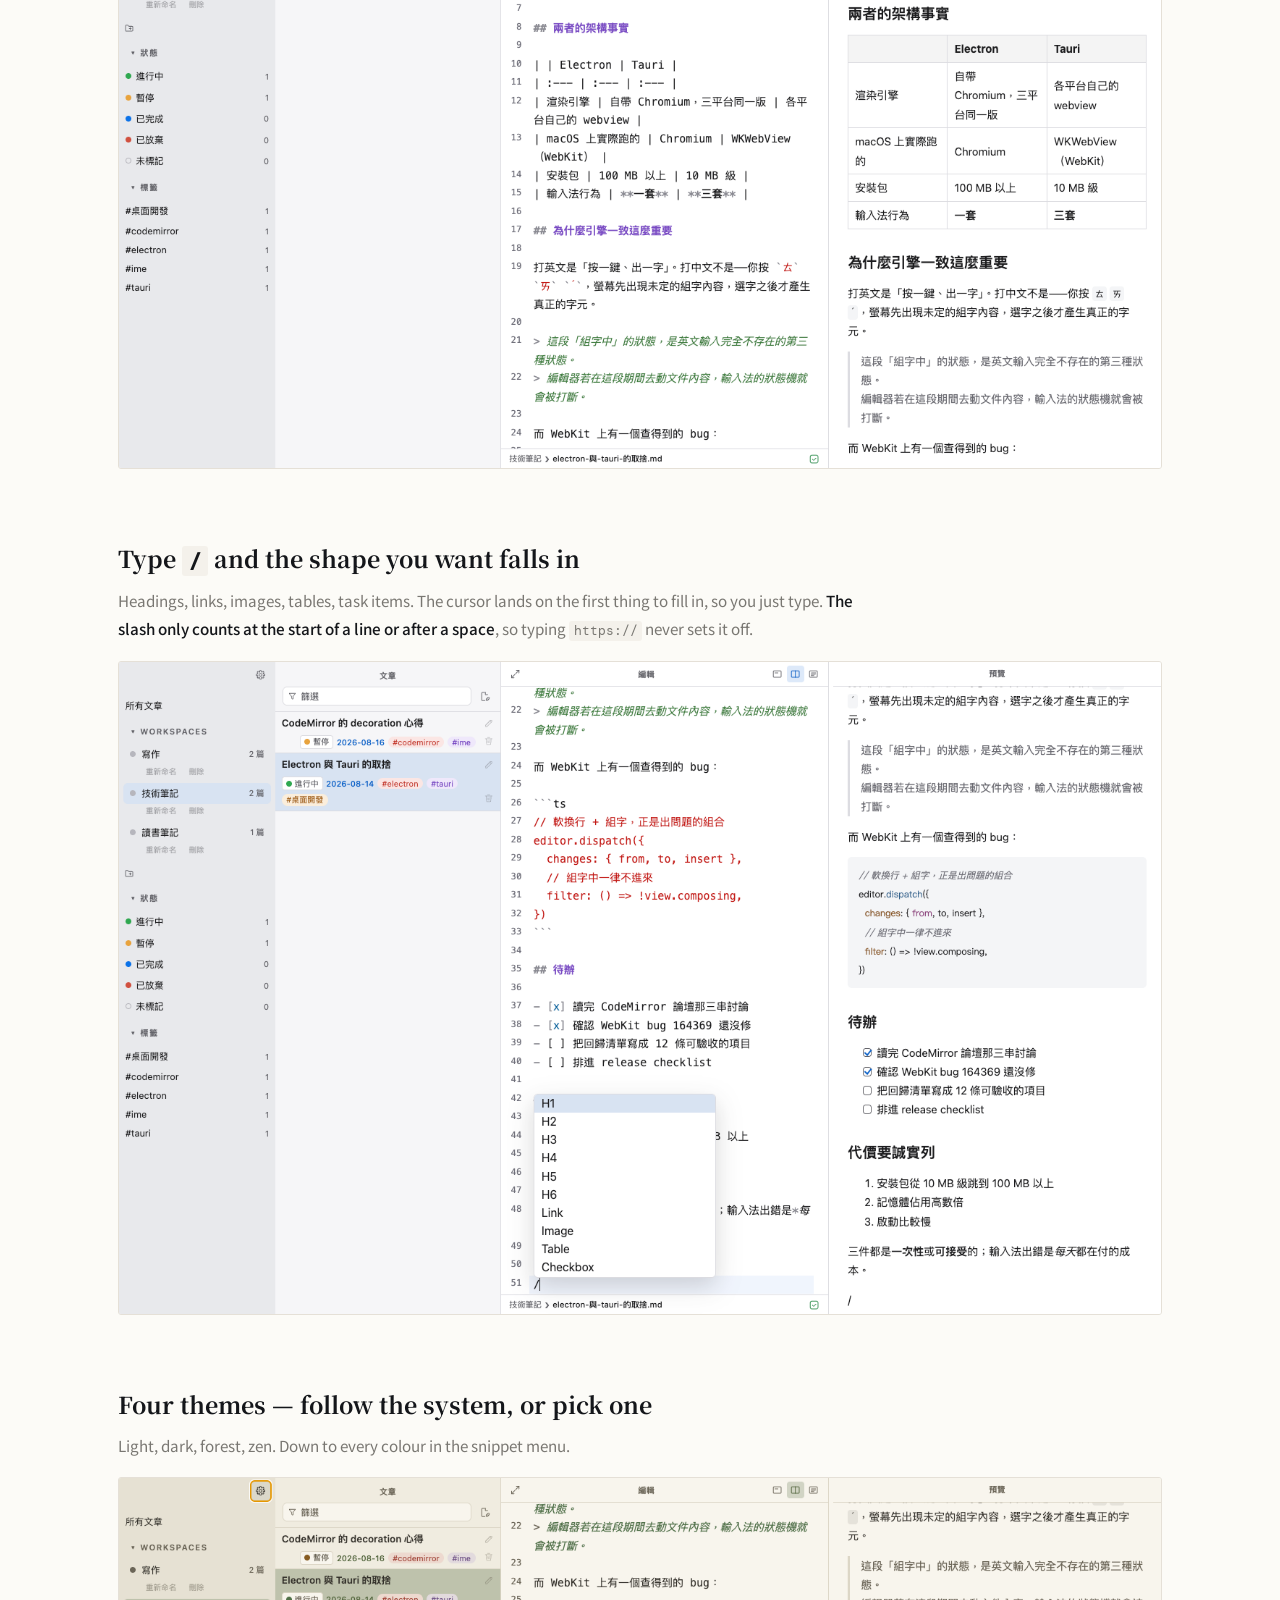
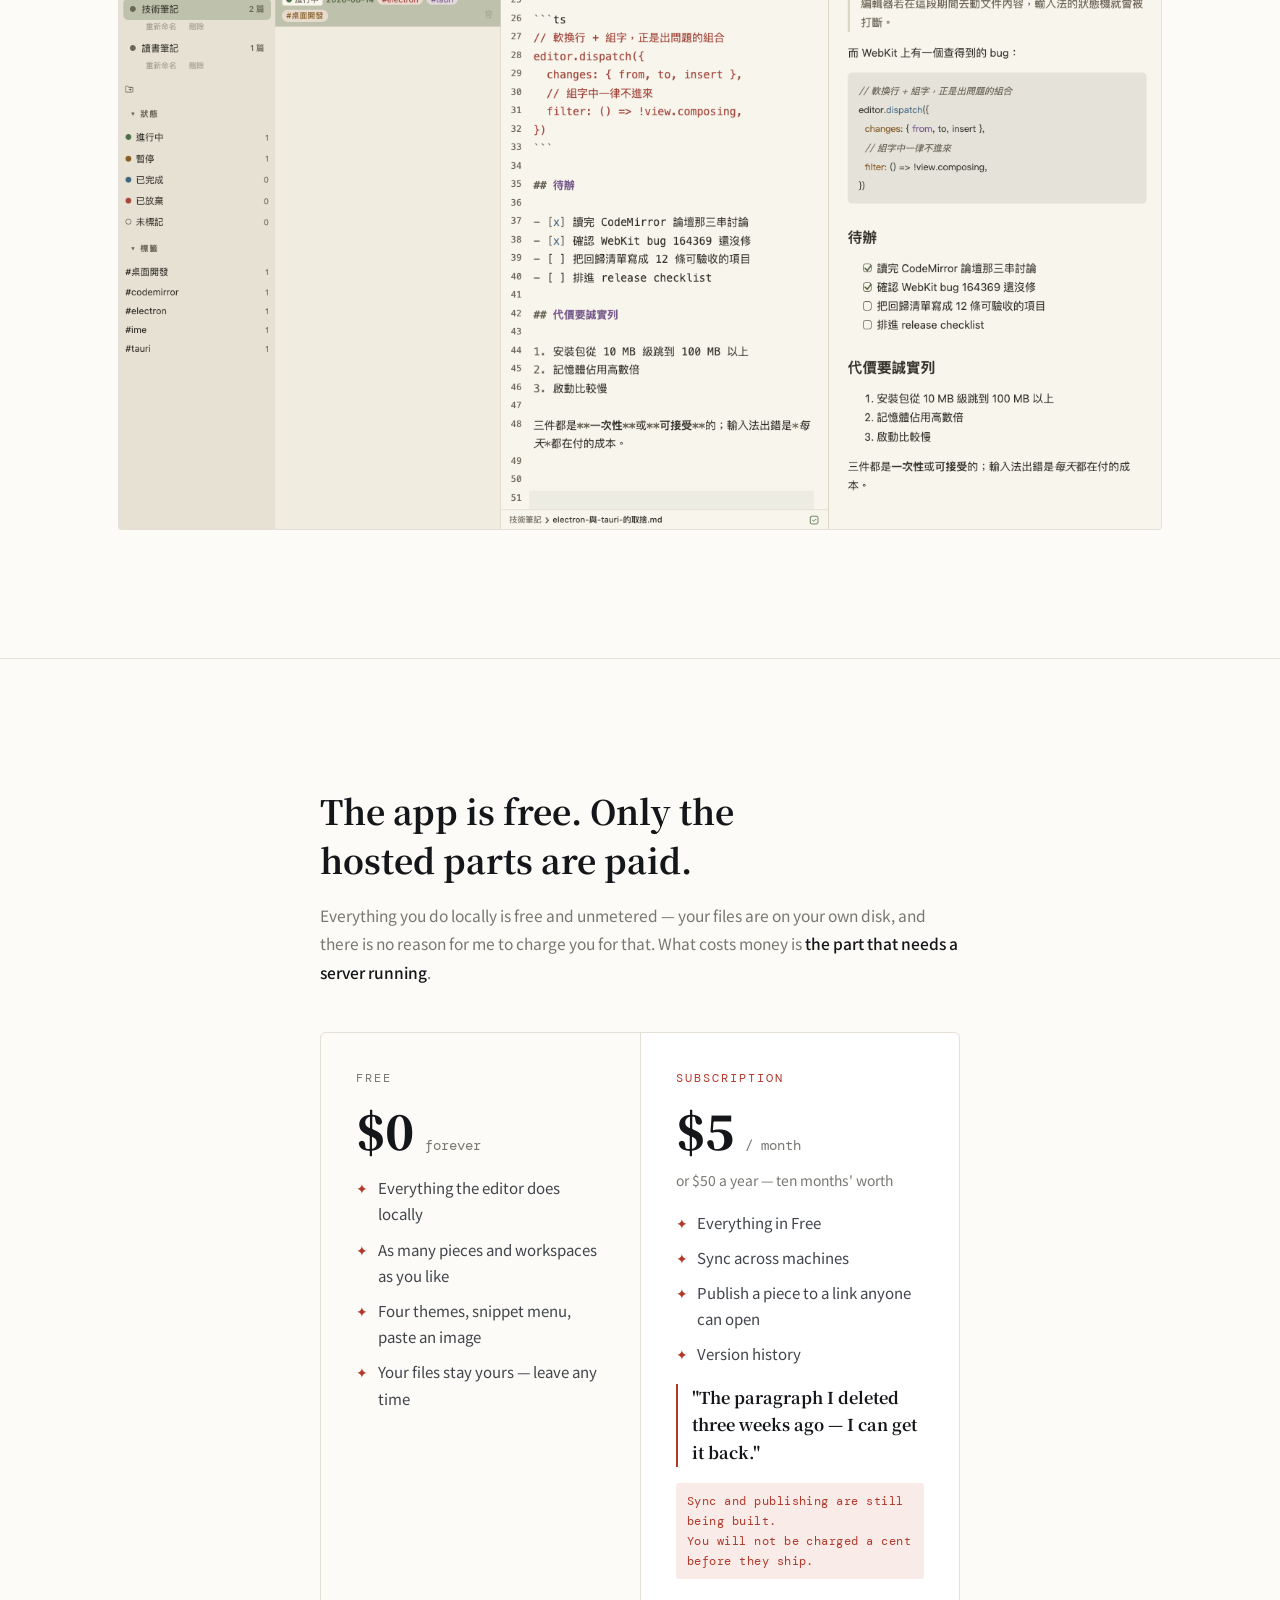
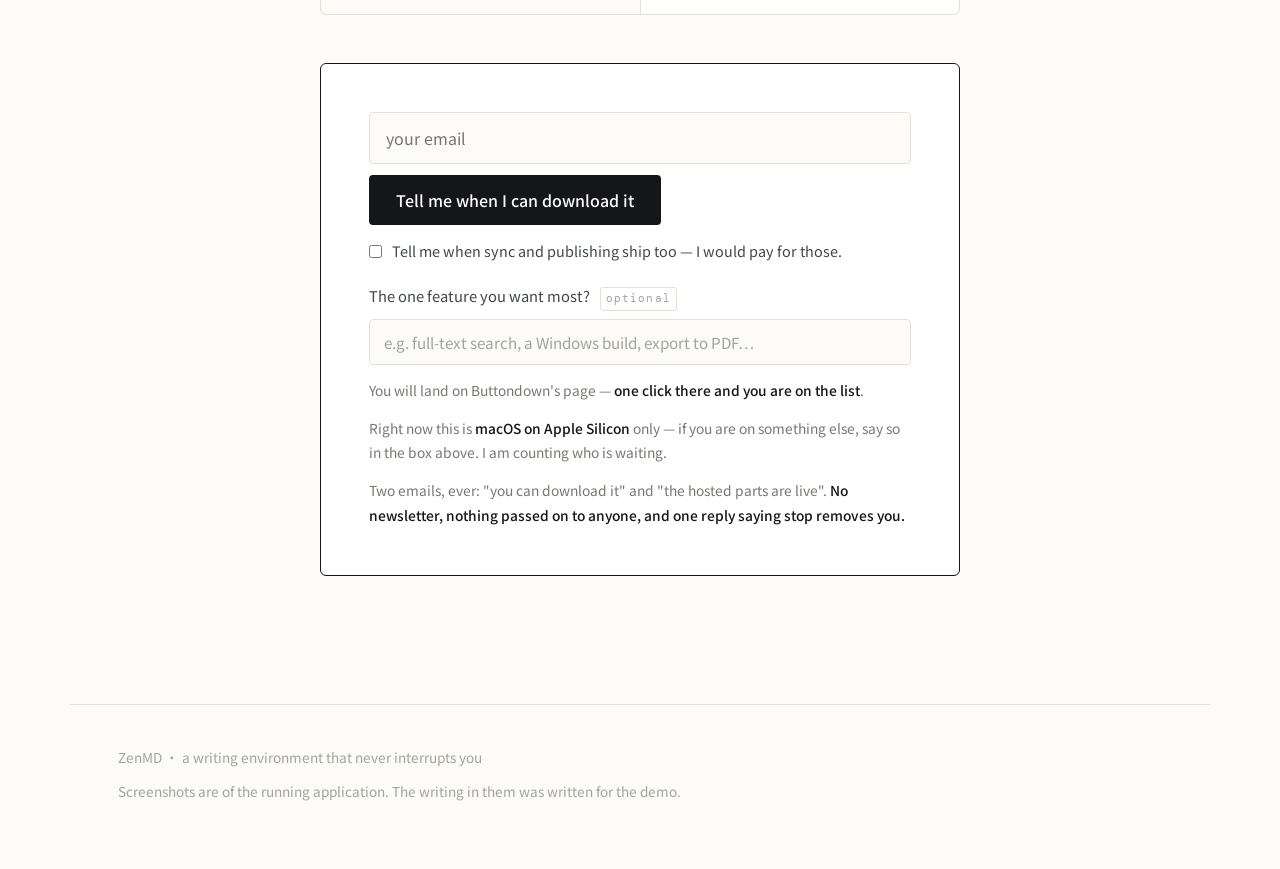
==== commit e62035c7: "fix: stop hiding the step that actually subscribes people Submitting went into an invisible frame so" ====
--- a/en/index.html
+++ b/en/index.html
@@ -429,7 +429,6 @@
   .formstate--done { color: var(--ink); border-left-color: var(--seal); font-weight: 500; }
   button[disabled] { opacity: .5; cursor: default; }
   button[disabled]:hover { background: var(--ink); }
-  #bd-sink { position: absolute; width: 0; height: 0; border: 0; visibility: hidden; }
 
   /* ── footer ────────────────────────────────────────────────────── */
   footer {
@@ -689,12 +688,15 @@
           tag、metadata__lang、metadata__wants_cloud、metadata__wants 是後台那段
           沒有的，我們自己加的。送一筆測試確認它們真的到得了後台。
 
+          這個表單**必須**正常導過去，不能送進隱藏 iframe：Buttondown 會回一個
+          帶 CAPTCHA 的驗證頁，需要使用者親自點一下才算訂閱。藏起來的話畫面會
+          宣稱成功，而名單裡什麼都不會出現。
+
           價格在 src/strings.*.json，不要在產生出來的 HTML 裡改。
         -->
         <form id="waitlist"
               action="https://buttondown.com/api/emails/embed-subscribe/coding_afternoon"
-              method="post"
-              target="bd-sink">
+              method="post">
           <input type="hidden" name="embed" value="1">
           <input type="hidden" name="tag" value="landing">
           <input type="hidden" name="metadata__lang" value="en">
@@ -715,14 +717,12 @@
             <input id="wants" type="text" name="metadata__wants" maxlength="140" placeholder="e.g. full-text search, a Windows build, export to PDF…">
           </div>
 
+          <p class="promise">You will land on Buttondown's page — <strong>one click there and you are on the list</strong>.</p>
           <p class="promise">Right now this is <strong>macOS on Apple Silicon</strong> only — if you are on something else, say so in the box above. I am counting who is waiting.</p>
           <p class="promise">Two emails, ever: "you can download it" and "the hosted parts are live". <strong>No newsletter, nothing passed on to anyone, and one reply saying stop removes you.</strong></p>
 
           <p class="formstate" id="formstate" role="status" aria-live="polite" hidden></p>
         </form>
-
-        <!-- 表單送進這個看不見的 frame，人就留在這一頁上 -->
-        <iframe name="bd-sink" id="bd-sink" title="Got it. I will write when you can download it." tabindex="-1" aria-hidden="true"></iframe>
       </div>
     </div>
   </section>
@@ -736,36 +736,24 @@
 
 <script>
 /*
-   * The form posts into a hidden frame instead of navigating away, so the
-   * reader stays on the page. We cannot read that frame (different origin),
-   * so a load after a submit is all the confirmation available -- which is
-   * why the wording says "收到了" rather than claiming it succeeded.
-   * With scripting off the form still posts; it just lands on Buttondown's
-   * own confirmation page.
-   */
-  (function () {
-    var form = document.getElementById('waitlist');
-    var sink = document.getElementById('bd-sink');
-    var state = document.getElementById('formstate');
-    if (!form || !sink || !state) return;
-
-    var submitted = false;
+ * The form navigates to Buttondown, which answers with a verification page the
+ * reader has to click. That step cannot be hidden — posting into an invisible
+ * frame swallows it, and the page then claims a success that never happened.
+ * So all this does is stop a second submit while the first one is leaving.
+ */
+(function () {
+  var form = document.getElementById('waitlist');
+  var state = document.getElementById('formstate');
+  if (!form || !state) return;
+
+  form.addEventListener('submit', function () {
     var button = form.querySelector('button[type="submit"]');
-
-    form.addEventListener('submit', function () {
-      submitted = true;
-      state.hidden = false;
-      state.className = 'formstate';
-      state.textContent = 'Sending…';
-    });
-
-    sink.addEventListener('load', function () {
-      if (!submitted) return; // the frame also loads once with the page itself
-      state.className = 'formstate formstate--done';
-      state.textContent = 'Got it. I will write when you can download it.';
-      if (button) button.disabled = true;
-    });
-  })();
+    if (button) button.disabled = true;
+    state.hidden = false;
+    state.className = 'formstate';
+    state.textContent = 'Sending…';
+  });
+})();
 </script>
 
 </body>
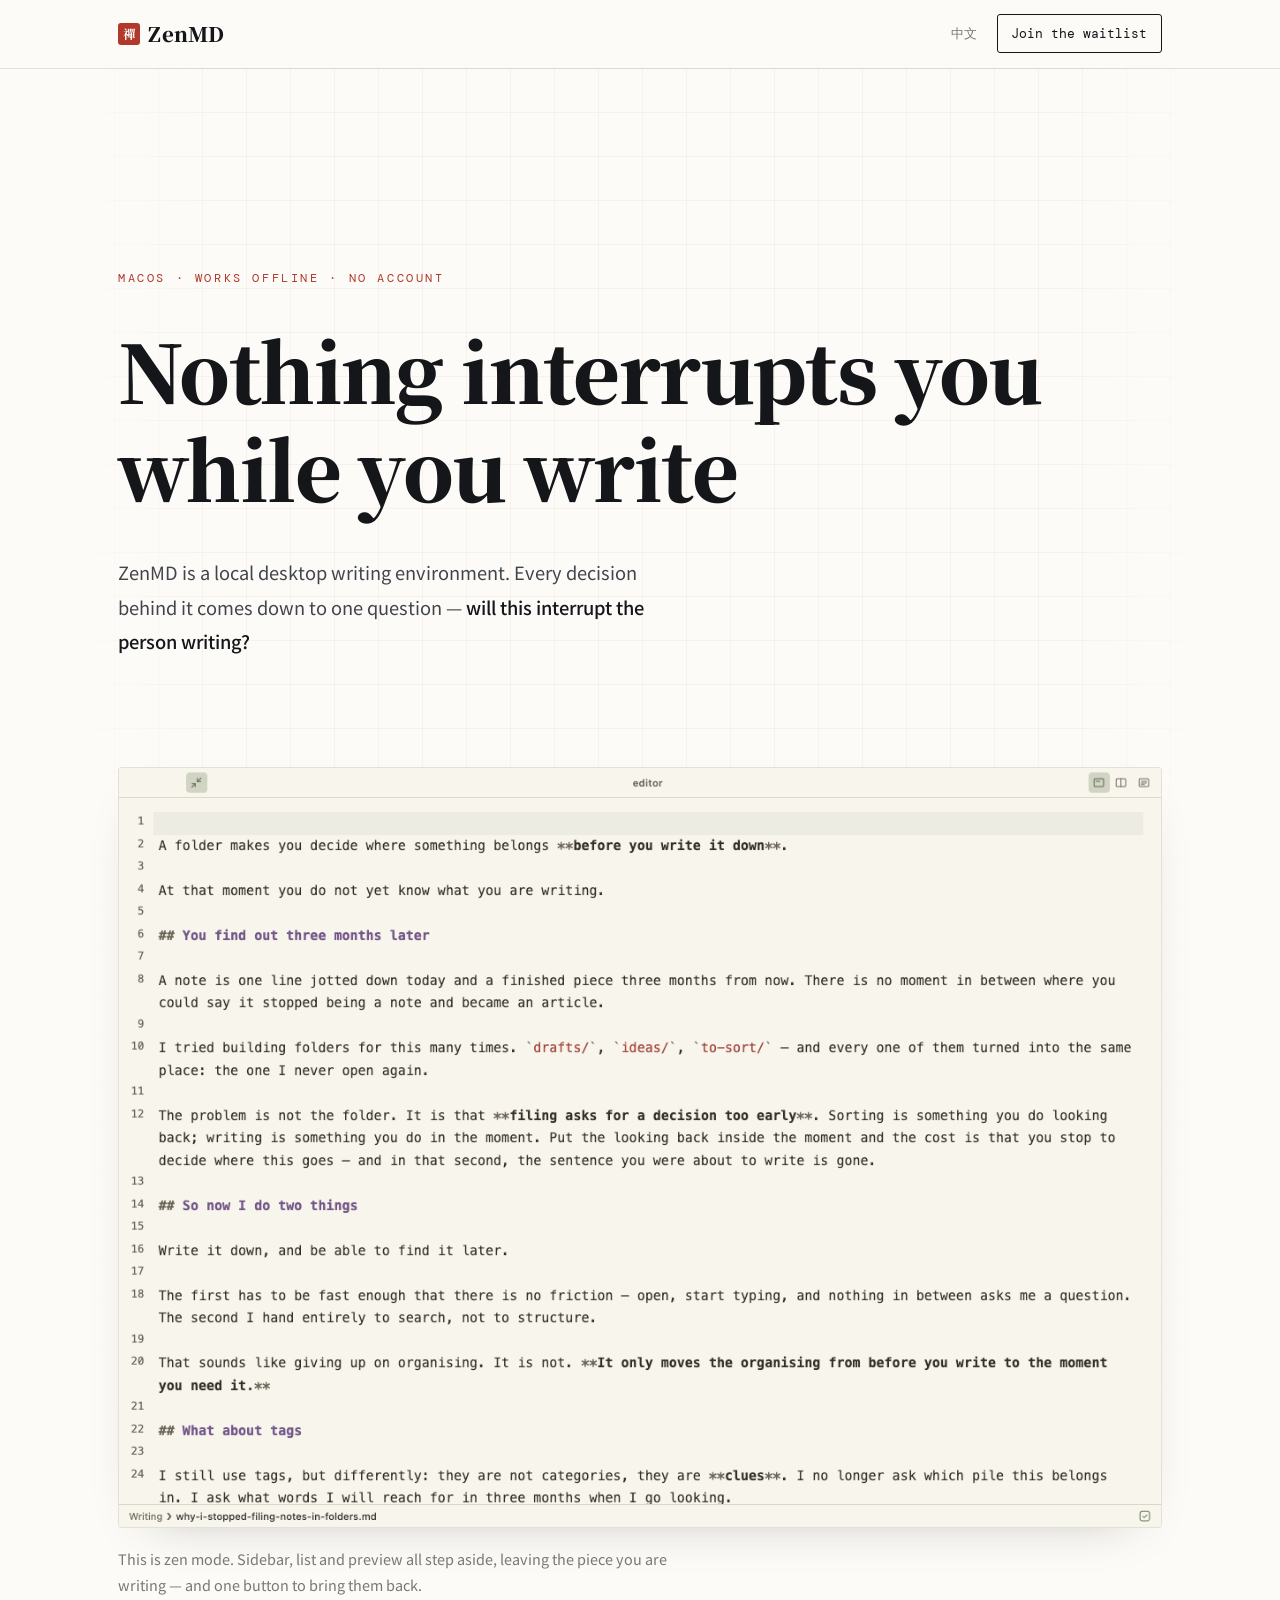
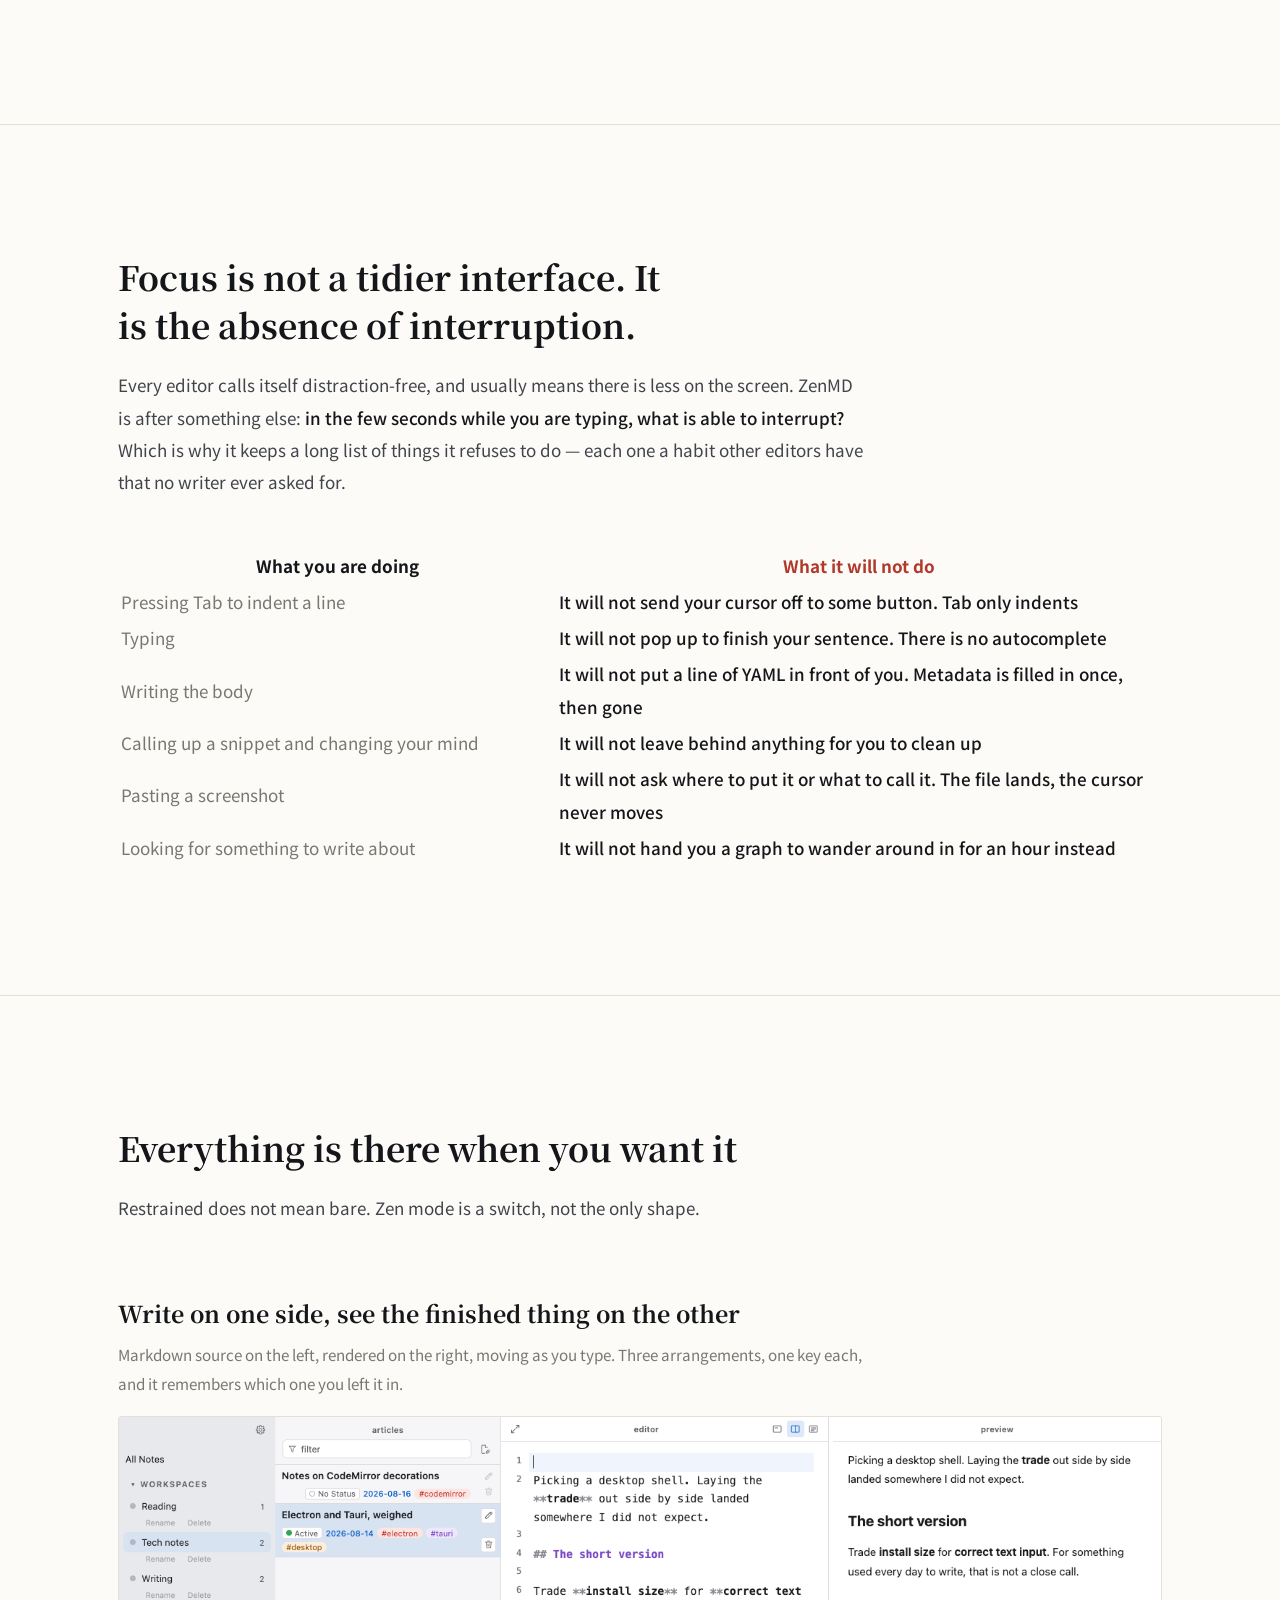
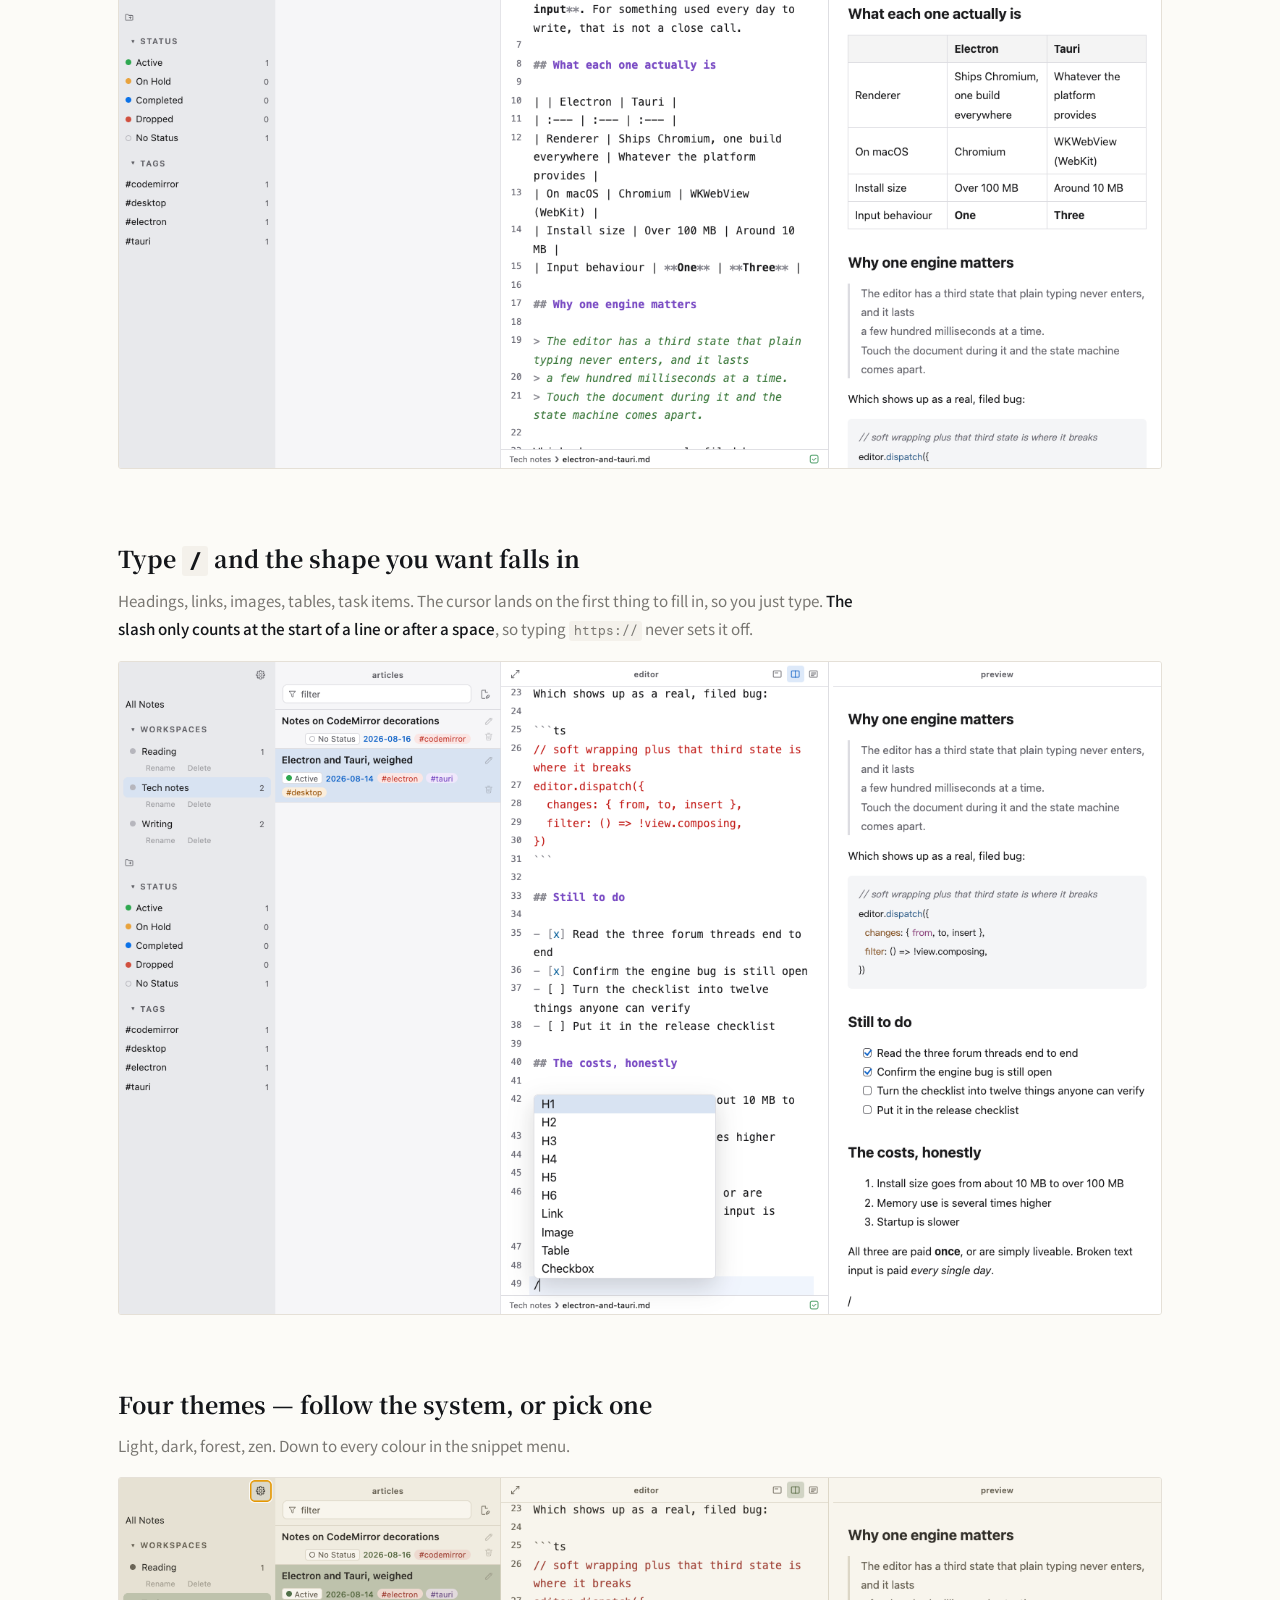
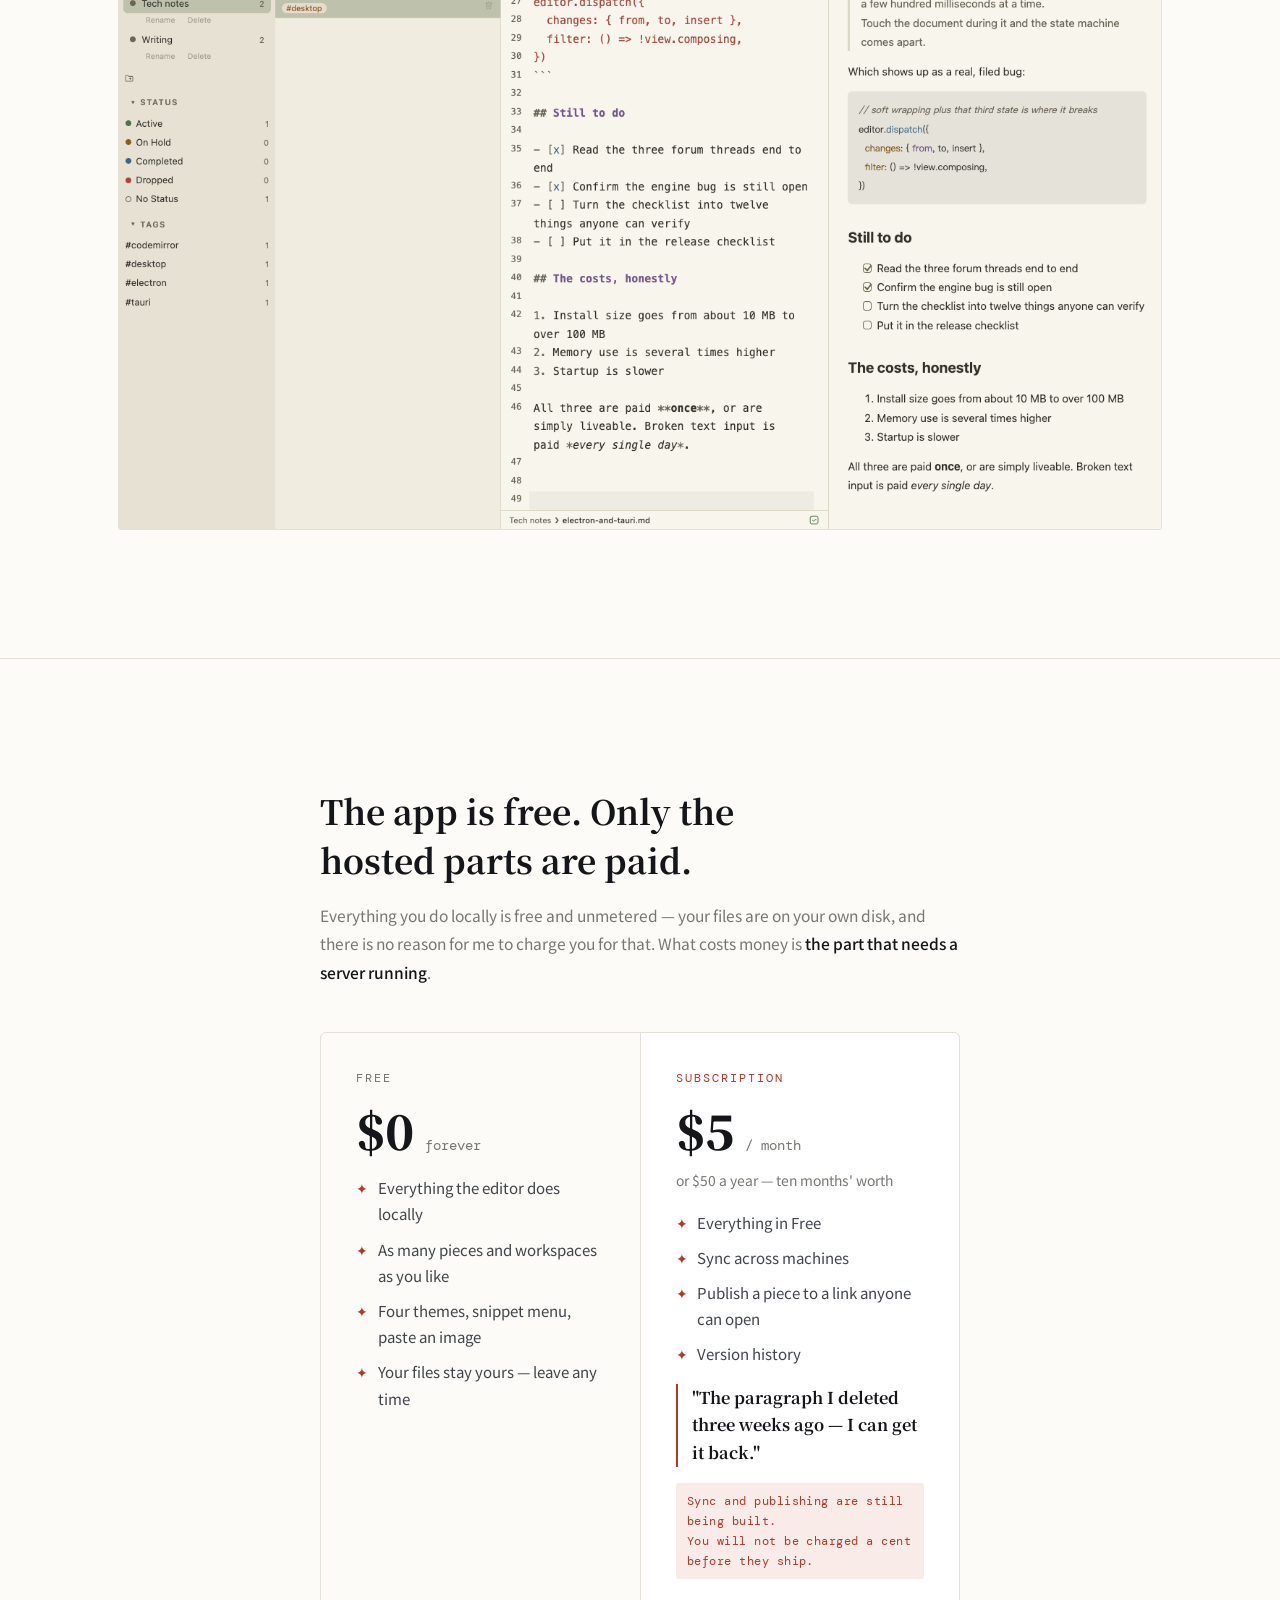
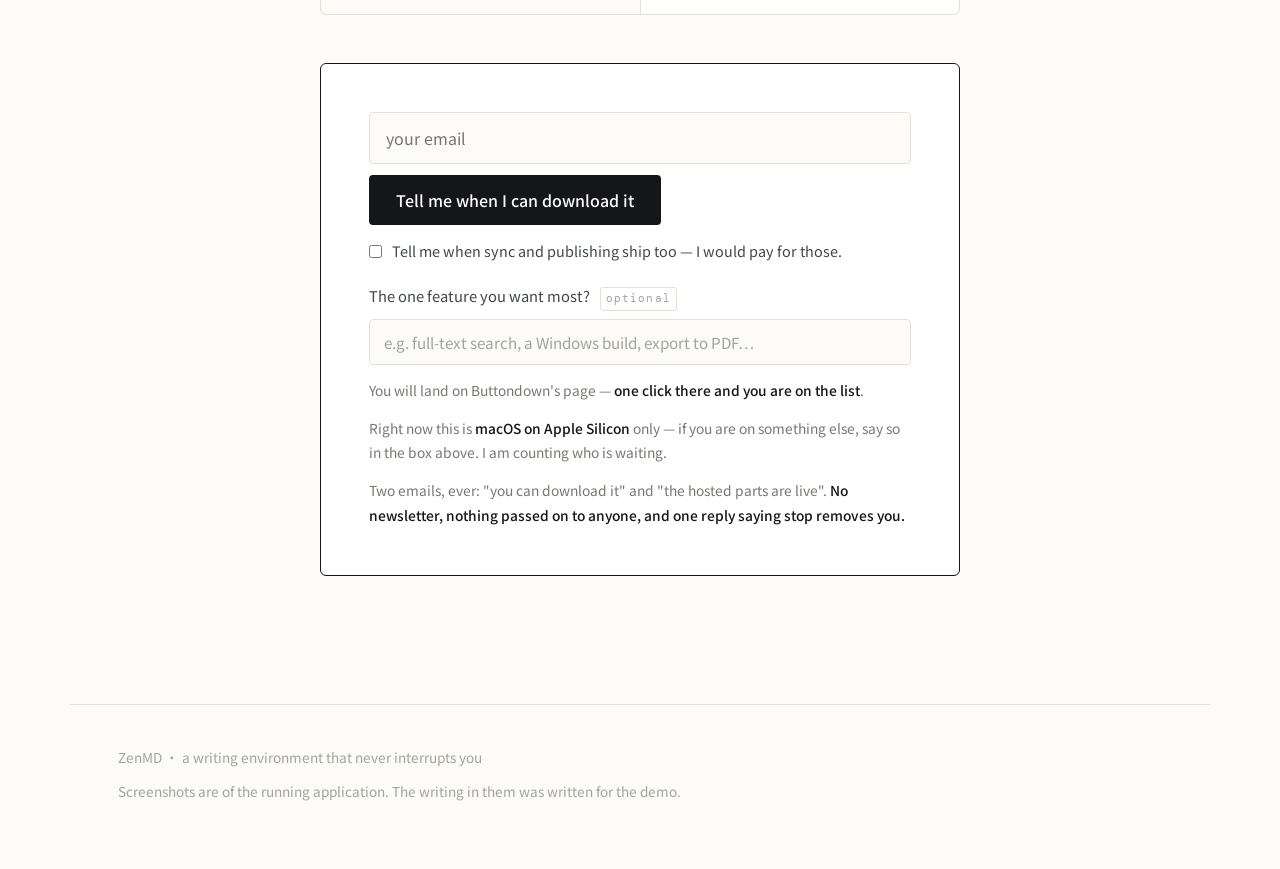
==== commit 9b38dde8: "feat: shoot the app in English for the English page The English page was showing an editor full of C" ====
--- a/en/index.html
+++ b/en/index.html
@@ -18,9 +18,9 @@
 <meta property="og:locale" content="en_US">
 <meta property="og:url" content="https://zenmd.coding-afternoon.com/en/">
 <meta property="og:site_name" content="ZenMD">
-<meta property="og:image" content="https://zenmd.coding-afternoon.com/screenshots/04-zen-mode.png">
+<meta property="og:image" content="https://zenmd.coding-afternoon.com/screenshots/en/04-zen-mode.png">
 <meta name="twitter:card" content="summary_large_image">
-<meta name="twitter:image" content="https://zenmd.coding-afternoon.com/screenshots/04-zen-mode.png">
+<meta name="twitter:image" content="https://zenmd.coding-afternoon.com/screenshots/en/04-zen-mode.png">
 
 <link rel="preconnect" href="https://fonts.googleapis.com">
 <link rel="preconnect" href="https://fonts.gstatic.com" crossorigin>
@@ -570,8 +570,8 @@
     <div class="stage">
       <figure>
         <picture>
-          <source media="(max-width: 720px)" srcset="../screenshots/04-zen-mode--narrow.png">
-          <img src="../screenshots/04-zen-mode.png" alt="ZenMD in zen mode: the sidebar, the article list and the preview are all dismissed, leaving only the piece being written">
+          <source media="(max-width: 720px)" srcset="../screenshots/en/04-zen-mode--narrow.png">
+          <img src="../screenshots/en/04-zen-mode.png" alt="ZenMD in zen mode: the sidebar, the article list and the preview are all dismissed, leaving only the piece being written">
         </picture>
         <figcaption>This is zen mode. Sidebar, list and preview all step aside, leaving the piece you are writing — and one button to bring them back.</figcaption>
       </figure>
@@ -613,8 +613,8 @@
         </div>
         <figure>
           <picture>
-            <source media="(max-width: 720px)" srcset="../screenshots/01-editor-and-preview--narrow.png">
-            <img src="../screenshots/01-editor-and-preview.png" alt="The full ZenMD window: workspaces, statuses and tags on the left, the article list in the middle, the editor and live preview side by side on the right" loading="lazy">
+            <source media="(max-width: 720px)" srcset="../screenshots/en/01-editor-and-preview--narrow.png">
+            <img src="../screenshots/en/01-editor-and-preview.png" alt="The full ZenMD window: workspaces, statuses and tags on the left, the article list in the middle, the editor and live preview side by side on the right" loading="lazy">
           </picture>
         </figure>
       </div>
@@ -626,8 +626,8 @@
         </div>
         <figure>
           <picture>
-            <source media="(max-width: 720px)" srcset="../screenshots/02-snippet-menu--narrow.png">
-            <img src="../screenshots/02-snippet-menu.png" alt="The snippet menu opened by typing a slash in the editor, listing H1 through H6, Link, Image, Table and Checkbox" loading="lazy">
+            <source media="(max-width: 720px)" srcset="../screenshots/en/02-snippet-menu--narrow.png">
+            <img src="../screenshots/en/02-snippet-menu.png" alt="The snippet menu opened by typing a slash in the editor, listing H1 through H6, Link, Image, Table and Checkbox" loading="lazy">
           </picture>
         </figure>
       </div>
@@ -639,8 +639,8 @@
         </div>
         <figure>
           <picture>
-            <source media="(max-width: 720px)" srcset="../screenshots/03-zen-theme--narrow.png">
-            <img src="../screenshots/03-zen-theme.png" alt="ZenMD with the zen theme applied, the whole window turned to a warm paper tone" loading="lazy">
+            <source media="(max-width: 720px)" srcset="../screenshots/en/03-zen-theme--narrow.png">
+            <img src="../screenshots/en/03-zen-theme.png" alt="ZenMD with the zen theme applied, the whole window turned to a warm paper tone" loading="lazy">
           </picture>
         </figure>
       </div>
